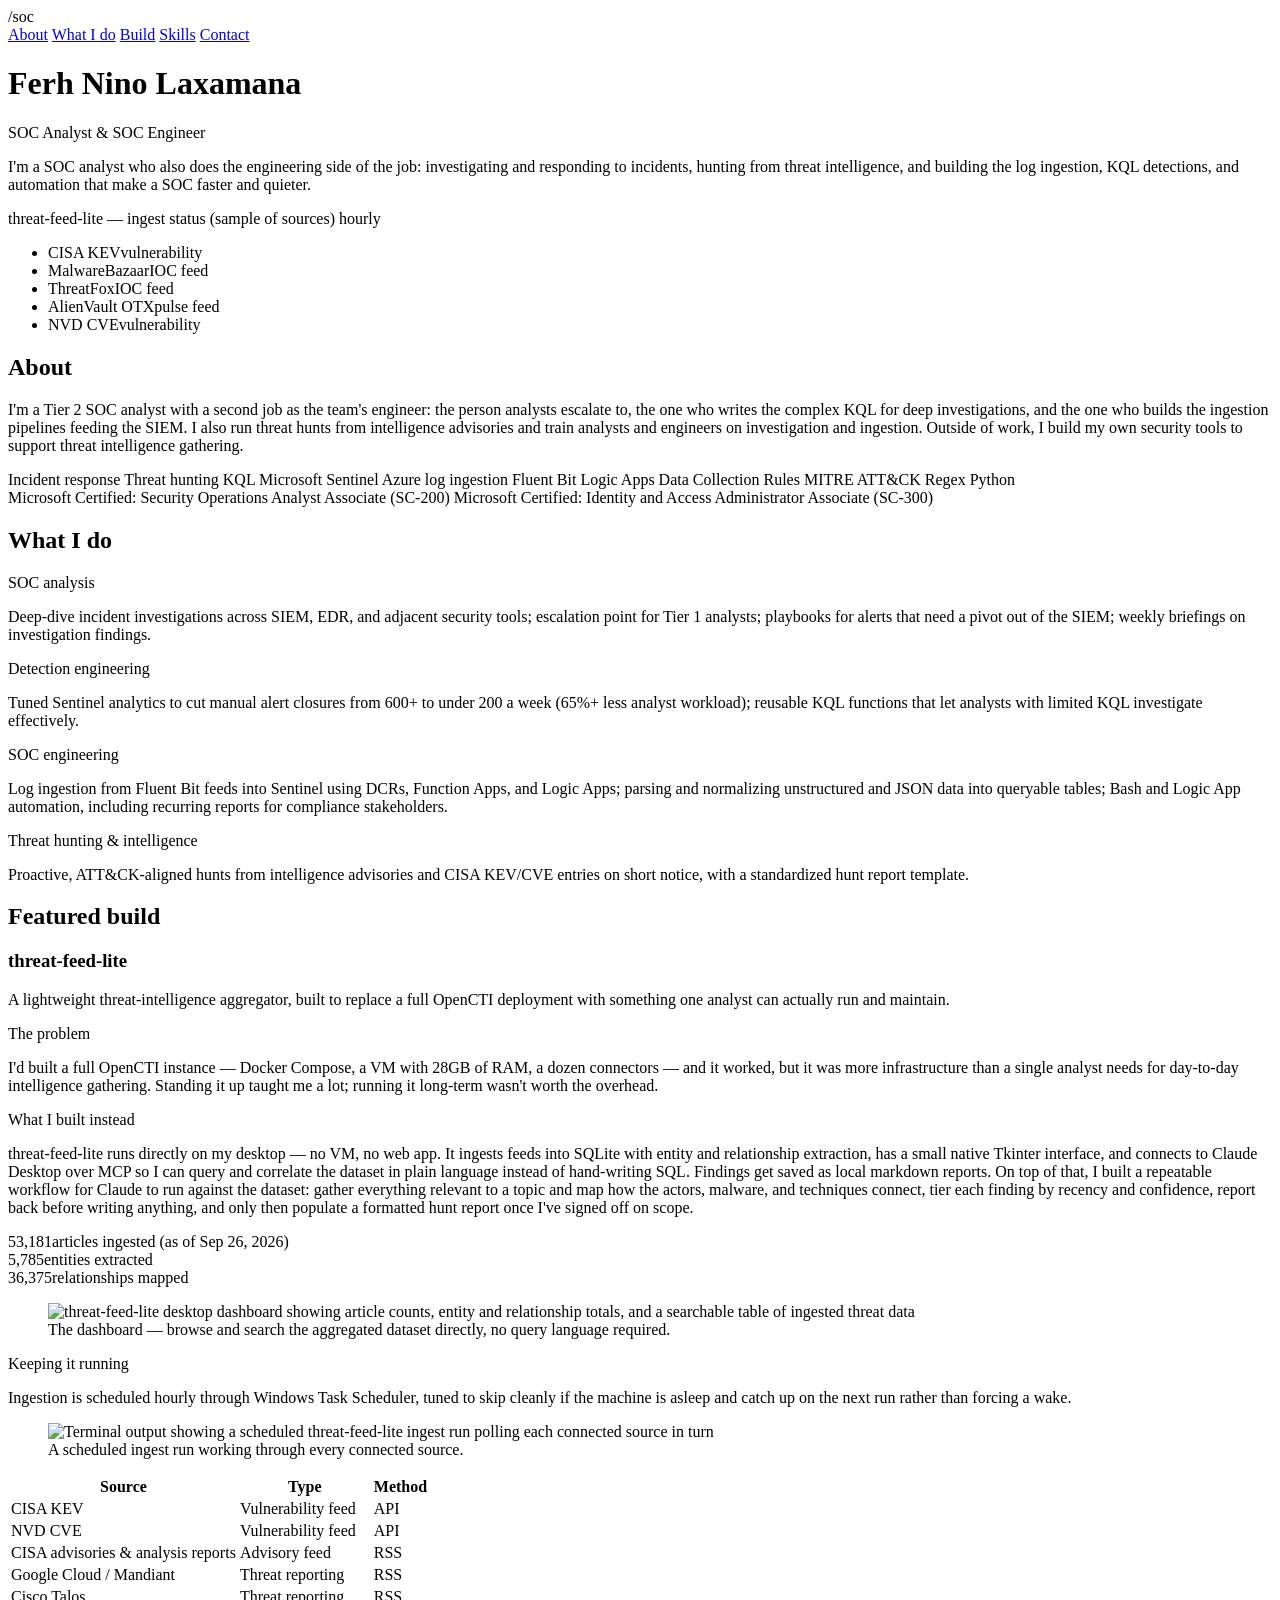
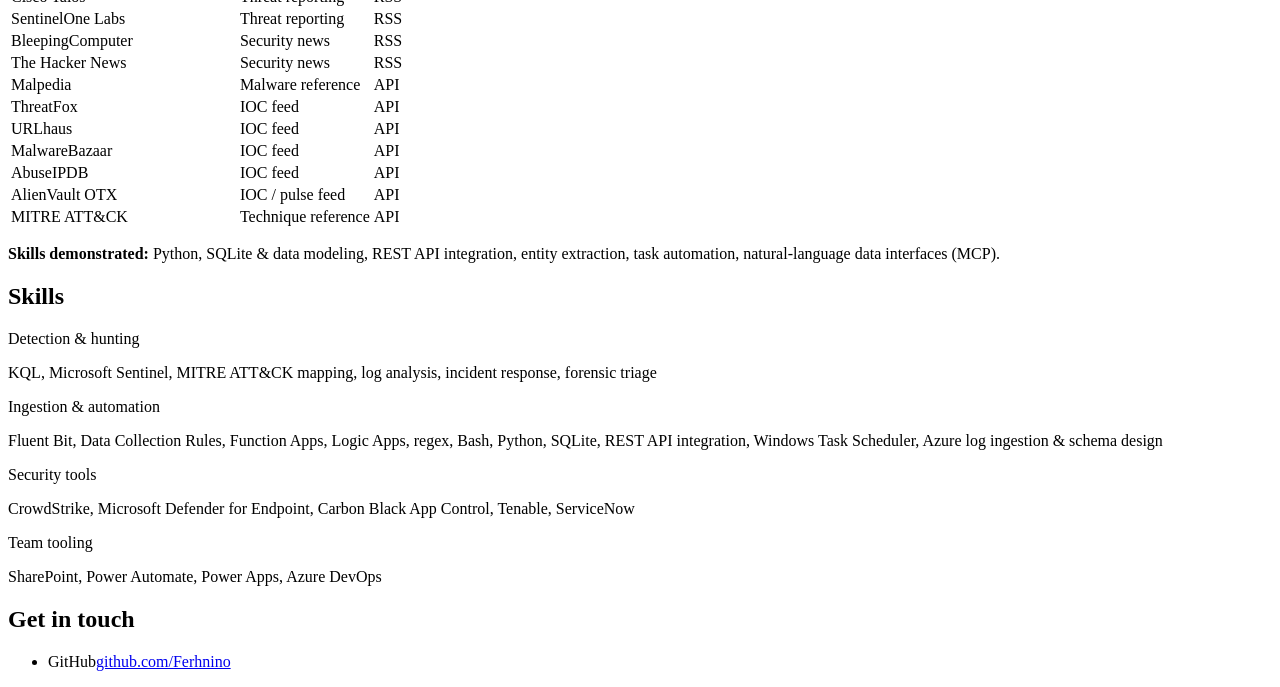
==== index.html @ 5310850c "Add files via upload" ====
<!DOCTYPE html>
<html lang="en">
<head>
<meta charset="UTF-8">
<meta name="viewport" content="width=device-width, initial-scale=1.0">
<title>Ferh Nino Laxamana — SOC Analyst &amp; SOC Engineer</title>
<meta name="description" content="Portfolio of a SOC analyst and SOC engineer: incident response, threat hunting, KQL detection engineering, and Azure log ingestion pipelines.">
<link rel="preconnect" href="https://fonts.googleapis.com">
<link rel="preconnect" href="https://fonts.gstatic.com" crossorigin>
<link href="https://fonts.googleapis.com/css2?family=Space+Grotesk:wght@500;600;700&family=IBM+Plex+Sans:wght@400;500;600&display=swap" rel="stylesheet">
<link rel="stylesheet" href="style.css">
</head>
<body>

<header class="hero">
  <div class="wrap hero-inner">
    <nav class="nav">
      <span class="nav-mark">/soc</span>
      <div class="nav-links">
        <a href="#about">About</a>
        <a href="#soc">What I do</a>
        <a href="#build">Build</a>
        <a href="#skills">Skills</a>
        <a href="#contact">Contact</a>
      </div>
    </nav>

    <div class="hero-grid">
      <div class="hero-copy">
        <h1>Ferh Nino Laxamana</h1>
        <p class="role">SOC Analyst &amp; SOC Engineer</p>
        <p class="pitch">I'm a SOC analyst who also does the engineering side of the job: investigating
          and responding to incidents, hunting from threat intelligence, and building the log ingestion,
          KQL detections, and automation that make a SOC faster and quieter.</p>
      </div>

      <div class="feed-panel" aria-label="threat-feed-lite ingest status">
        <div class="feed-head">
          <span class="feed-title">threat-feed-lite — ingest status (sample of sources)</span>
          <span class="feed-cadence">hourly</span>
        </div>
        <ul class="feed-rows">
          <li><span class="dot"></span><span class="feed-source">CISA KEV</span><span class="feed-meta">vulnerability</span></li>
          <li><span class="dot"></span><span class="feed-source">MalwareBazaar</span><span class="feed-meta">IOC feed</span></li>
          <li><span class="dot"></span><span class="feed-source">ThreatFox</span><span class="feed-meta">IOC feed</span></li>
          <li><span class="dot"></span><span class="feed-source">AlienVault OTX</span><span class="feed-meta">pulse feed</span></li>
          <li><span class="dot"></span><span class="feed-source">NVD CVE</span><span class="feed-meta">vulnerability</span></li>
        </ul>
      </div>
    </div>
  </div>
</header>

<main>

  <section id="about" class="section">
    <div class="wrap">
      <h2>About</h2>
      <p class="lead">
        I'm a Tier 2 SOC analyst with a second job as the team's engineer: the person analysts escalate
        to, the one who writes the complex KQL for deep investigations, and the one who builds the
        ingestion pipelines feeding the SIEM. I also run threat hunts from intelligence advisories and
        train analysts and engineers on investigation and ingestion. Outside of work, I build my own
        security tools to support threat intelligence gathering.
      </p>
      <div class="chip-row">
        <span class="chip">Incident response</span>
        <span class="chip">Threat hunting</span>
        <span class="chip">KQL</span>
        <span class="chip">Microsoft Sentinel</span>
        <span class="chip">Azure log ingestion</span>
        <span class="chip">Fluent Bit</span>
        <span class="chip">Logic Apps</span>
        <span class="chip">Data Collection Rules</span>
        <span class="chip">MITRE ATT&amp;CK</span>
        <span class="chip">Regex</span>
        <span class="chip">Python</span>
      </div>
      <div class="cred-row">
        <span class="cred">Microsoft Certified: Security Operations Analyst Associate (SC-200)</span>
        <span class="cred">Microsoft Certified: Identity and Access Administrator Associate (SC-300)</span>
      </div>
    </div>
  </section>

  <section id="soc" class="section section-alt">
    <div class="wrap">
      <h2>What I do</h2>
      <div class="skill-groups">
        <div class="skill-group">
          <p class="skill-group-label">SOC analysis</p>
          <p>Deep-dive incident investigations across SIEM, EDR, and adjacent security tools; escalation
            point for Tier 1 analysts; playbooks for alerts that need a pivot out of the SIEM; weekly
            briefings on investigation findings.</p>
        </div>
        <div class="skill-group">
          <p class="skill-group-label">Detection engineering</p>
          <p>Tuned Sentinel analytics to cut manual alert closures from 600+ to under 200 a week
            (65%+ less analyst workload); reusable KQL functions that let analysts with limited KQL
            investigate effectively.</p>
        </div>
        <div class="skill-group">
          <p class="skill-group-label">SOC engineering</p>
          <p>Log ingestion from Fluent Bit feeds into Sentinel using DCRs, Function Apps, and Logic Apps;
            parsing and normalizing unstructured and JSON data into queryable tables; Bash and Logic App
            automation, including recurring reports for compliance stakeholders.</p>
        </div>
        <div class="skill-group">
          <p class="skill-group-label">Threat hunting &amp; intelligence</p>
          <p>Proactive, ATT&amp;CK-aligned hunts from intelligence advisories and CISA KEV/CVE entries on
            short notice, with a standardized hunt report template.</p>
        </div>
      </div>
    </div>
  </section>

  <section id="build" class="section">
    <div class="wrap">
      <h2>Featured build</h2>
      <h3 class="project-title">threat-feed-lite</h3>
      <p class="project-tagline">A lightweight threat-intelligence aggregator, built to replace a full OpenCTI
        deployment with something one analyst can actually run and maintain.</p>

      <div class="story">
        <div class="story-block">
          <p class="story-label">The problem</p>
          <p>I'd built a full OpenCTI instance — Docker Compose, a VM with 28GB of RAM, a dozen connectors —
            and it worked, but it was more infrastructure than a single analyst needs for day-to-day
            intelligence gathering. Standing it up taught me a lot; running it long-term wasn't worth the
            overhead.</p>
        </div>
        <div class="story-block">
          <p class="story-label">What I built instead</p>
          <p>threat-feed-lite runs directly on my desktop — no VM, no web app. It ingests feeds into SQLite
            with entity and relationship extraction, has a small native Tkinter interface, and connects to
            Claude Desktop over MCP so I can query and correlate the dataset in plain language instead of
            hand-writing SQL. Findings get saved as local markdown reports. On top of that, I built a
            repeatable workflow for Claude to run against the dataset: gather everything relevant to a
            topic and map how the actors, malware, and techniques connect, tier each finding by recency
            and confidence, report back before writing anything, and only then populate a formatted hunt
            report once I've signed off on scope.</p>
          <div class="stat-row">
            <div class="stat"><span class="stat-num">53,181</span><span class="stat-label">articles ingested (as of Sep 26, 2026)</span></div>
            <div class="stat"><span class="stat-num">5,785</span><span class="stat-label">entities extracted</span></div>
            <div class="stat"><span class="stat-num">36,375</span><span class="stat-label">relationships mapped</span></div>
          </div>
          <figure class="shot">
            <img src="images/dashboard-ui.png" alt="threat-feed-lite desktop dashboard showing article counts, entity and relationship totals, and a searchable table of ingested threat data" loading="lazy">
            <figcaption>The dashboard — browse and search the aggregated dataset directly, no query language required.</figcaption>
          </figure>
        </div>
        <div class="story-block">
          <p class="story-label">Keeping it running</p>
          <p>Ingestion is scheduled hourly through Windows Task Scheduler, tuned to skip cleanly if the
            machine is asleep and catch up on the next run rather than forcing a wake.</p>
          <figure class="shot">
            <img src="images/ingest-terminal.png" alt="Terminal output showing a scheduled threat-feed-lite ingest run polling each connected source in turn" loading="lazy">
            <figcaption>A scheduled ingest run working through every connected source.</figcaption>
          </figure>
        </div>
      </div>

      <div class="table-wrap">
        <table class="feed-table">
          <thead>
            <tr><th>Source</th><th>Type</th><th>Method</th></tr>
          </thead>
          <tbody>
            <tr><td>CISA KEV</td><td>Vulnerability feed</td><td>API</td></tr>
            <tr><td>NVD CVE</td><td>Vulnerability feed</td><td>API</td></tr>
            <tr><td>CISA advisories &amp; analysis reports</td><td>Advisory feed</td><td>RSS</td></tr>
            <tr><td>Google Cloud / Mandiant</td><td>Threat reporting</td><td>RSS</td></tr>
            <tr><td>Cisco Talos</td><td>Threat reporting</td><td>RSS</td></tr>
            <tr><td>SentinelOne Labs</td><td>Threat reporting</td><td>RSS</td></tr>
            <tr><td>BleepingComputer</td><td>Security news</td><td>RSS</td></tr>
            <tr><td>The Hacker News</td><td>Security news</td><td>RSS</td></tr>
            <tr><td>Malpedia</td><td>Malware reference</td><td>API</td></tr>
            <tr><td>ThreatFox</td><td>IOC feed</td><td>API</td></tr>
            <tr><td>URLhaus</td><td>IOC feed</td><td>API</td></tr>
            <tr><td>MalwareBazaar</td><td>IOC feed</td><td>API</td></tr>
            <tr><td>AbuseIPDB</td><td>IOC feed</td><td>API</td></tr>
            <tr><td>AlienVault OTX</td><td>IOC / pulse feed</td><td>API</td></tr>
            <tr><td>MITRE ATT&amp;CK</td><td>Technique reference</td><td>API</td></tr>
          </tbody>
        </table>
      </div>

      <p class="skills-demonstrated">
        <strong>Skills demonstrated:</strong> Python, SQLite &amp; data modeling, REST API integration,
        entity extraction, task automation, natural-language data interfaces (MCP).
      </p>
    </div>
  </section>

  <section id="skills" class="section section-alt">
    <div class="wrap">
      <h2>Skills</h2>
      <div class="skill-groups">
        <div class="skill-group">
          <p class="skill-group-label">Detection &amp; hunting</p>
          <p>KQL, Microsoft Sentinel, MITRE ATT&amp;CK mapping, log analysis, incident response, forensic
            triage</p>
        </div>
        <div class="skill-group">
          <p class="skill-group-label">Ingestion &amp; automation</p>
          <p>Fluent Bit, Data Collection Rules, Function Apps, Logic Apps, regex, Bash, Python, SQLite,
            REST API integration, Windows Task Scheduler, Azure log ingestion &amp; schema design</p>
        </div>
        <div class="skill-group">
          <p class="skill-group-label">Security tools</p>
          <p>CrowdStrike, Microsoft Defender for Endpoint, Carbon Black App Control, Tenable, ServiceNow</p>
        </div>
        <div class="skill-group">
          <p class="skill-group-label">Team tooling</p>
          <p>SharePoint, Power Automate, Power Apps, Azure DevOps</p>
        </div>
      </div>
    </div>
  </section>

</main>

<footer id="contact" class="hero contact">
  <div class="wrap contact-inner">
    <h2>Get in touch</h2>
    <ul class="contact-list">
      <li><span>GitHub</span><a href="https://github.com/Ferhnino">github.com/Ferhnino</a></li>
    </ul>
  </div>
</footer>

</body>
</html>
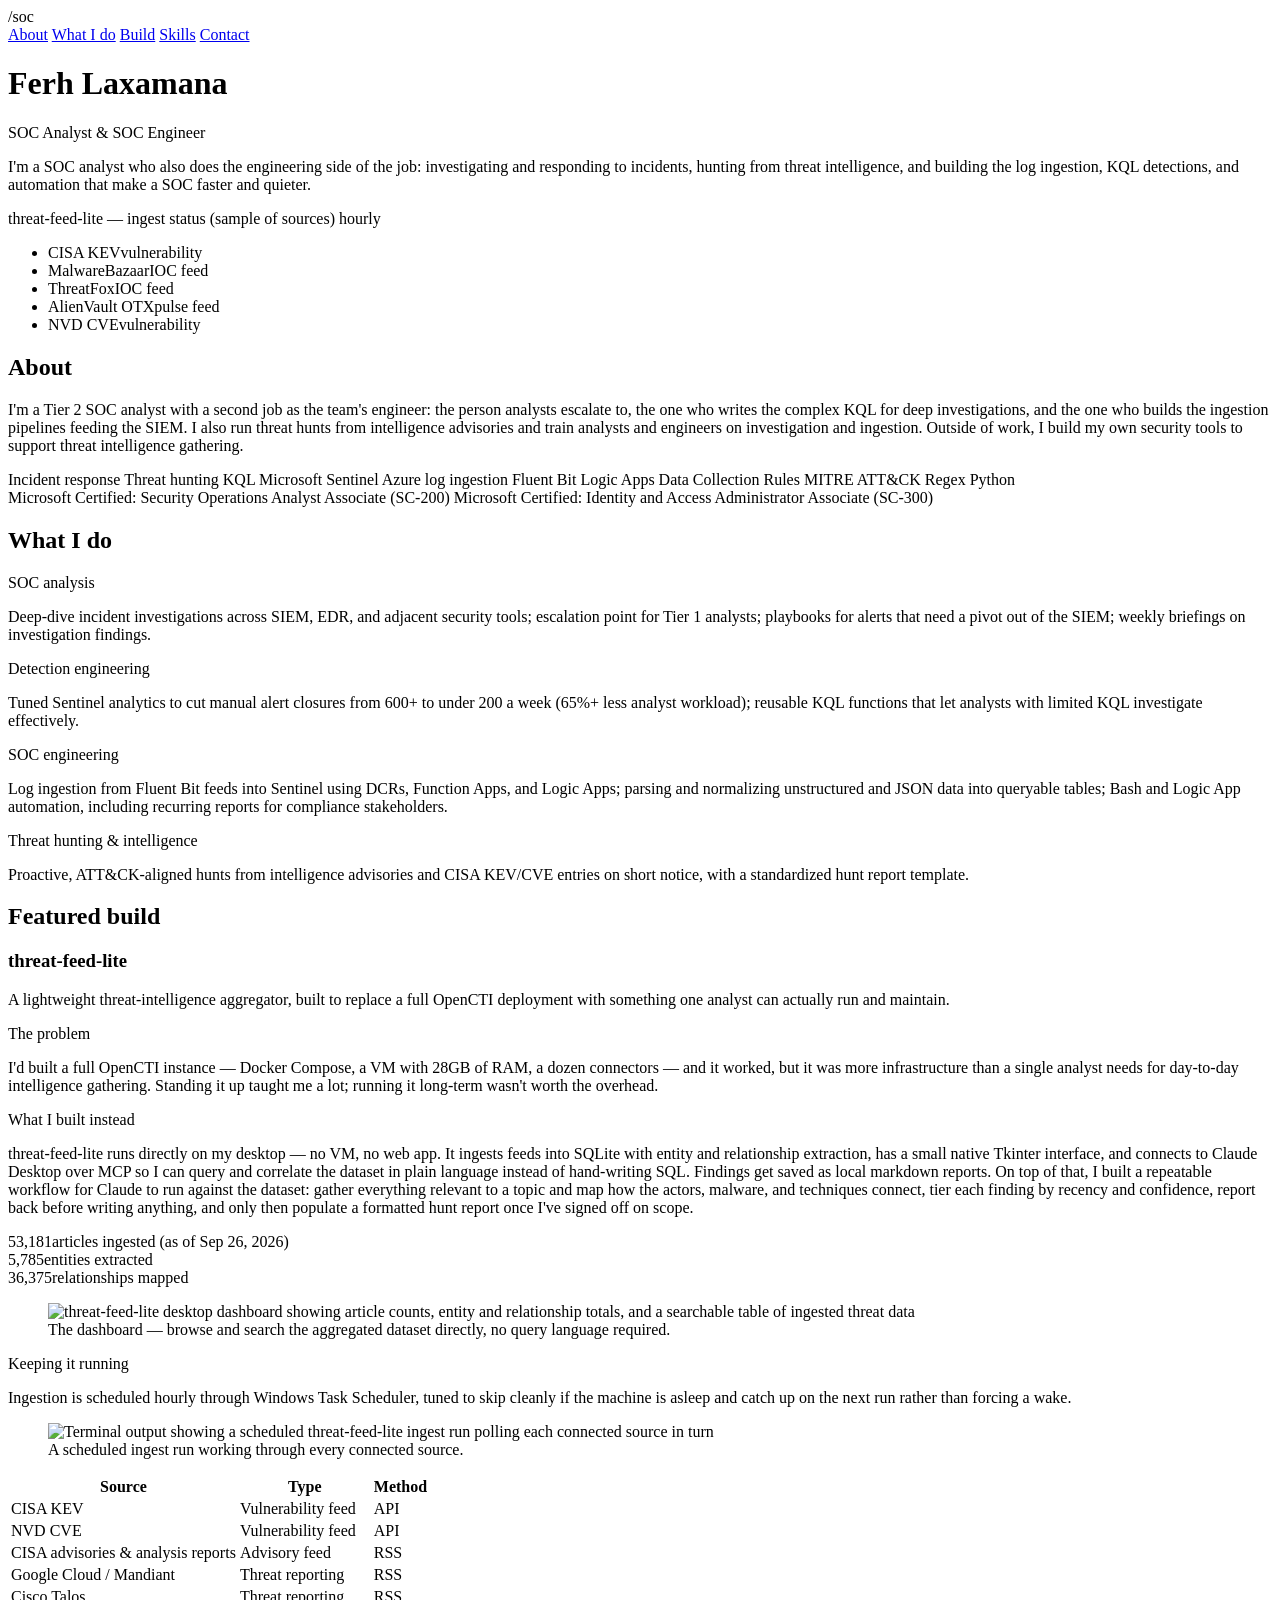
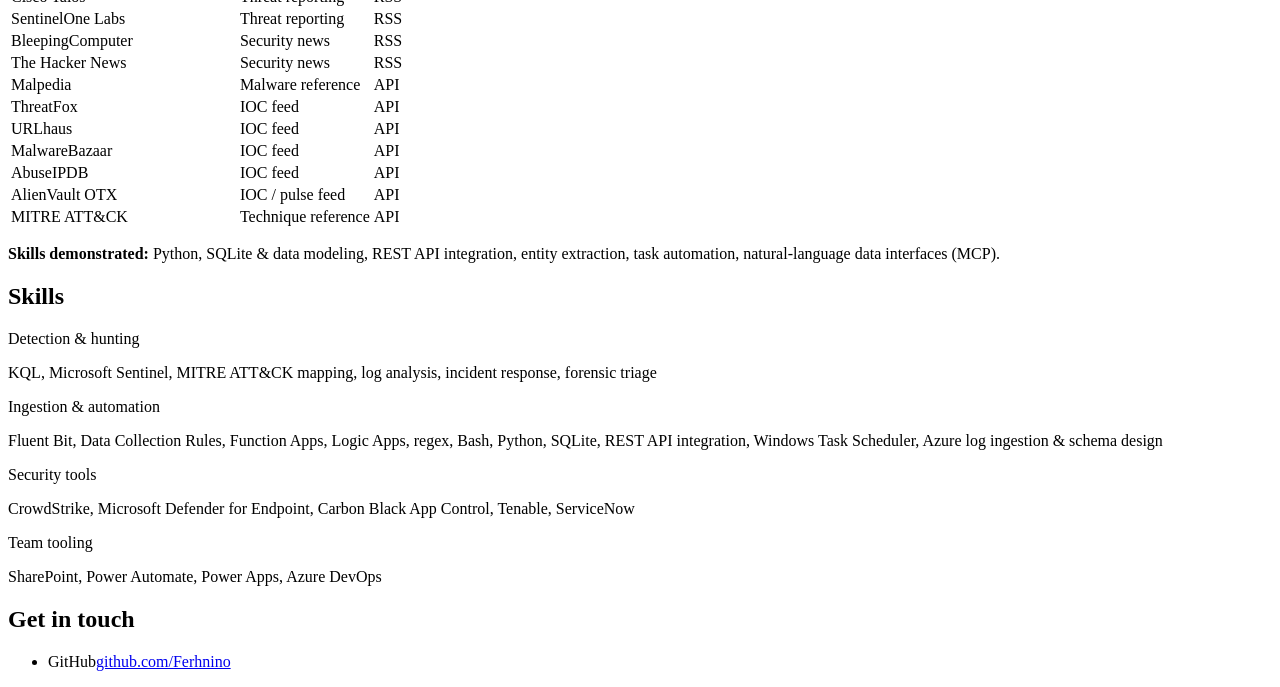
==== commit 4e9c926c: "Add files via upload" ====
--- a/index.html
+++ b/index.html
@@ -3,7 +3,7 @@
 <head>
 <meta charset="UTF-8">
 <meta name="viewport" content="width=device-width, initial-scale=1.0">
-<title>Ferh Nino Laxamana — SOC Analyst &amp; SOC Engineer</title>
+<title>Ferh Laxamana — SOC Analyst &amp; SOC Engineer</title>
 <meta name="description" content="Portfolio of a SOC analyst and SOC engineer: incident response, threat hunting, KQL detection engineering, and Azure log ingestion pipelines.">
 <link rel="preconnect" href="https://fonts.googleapis.com">
 <link rel="preconnect" href="https://fonts.gstatic.com" crossorigin>
@@ -27,7 +27,7 @@
 
     <div class="hero-grid">
       <div class="hero-copy">
-        <h1>Ferh Nino Laxamana</h1>
+        <h1>Ferh Laxamana</h1>
         <p class="role">SOC Analyst &amp; SOC Engineer</p>
         <p class="pitch">I'm a SOC analyst who also does the engineering side of the job: investigating
           and responding to incidents, hunting from threat intelligence, and building the log ingestion,
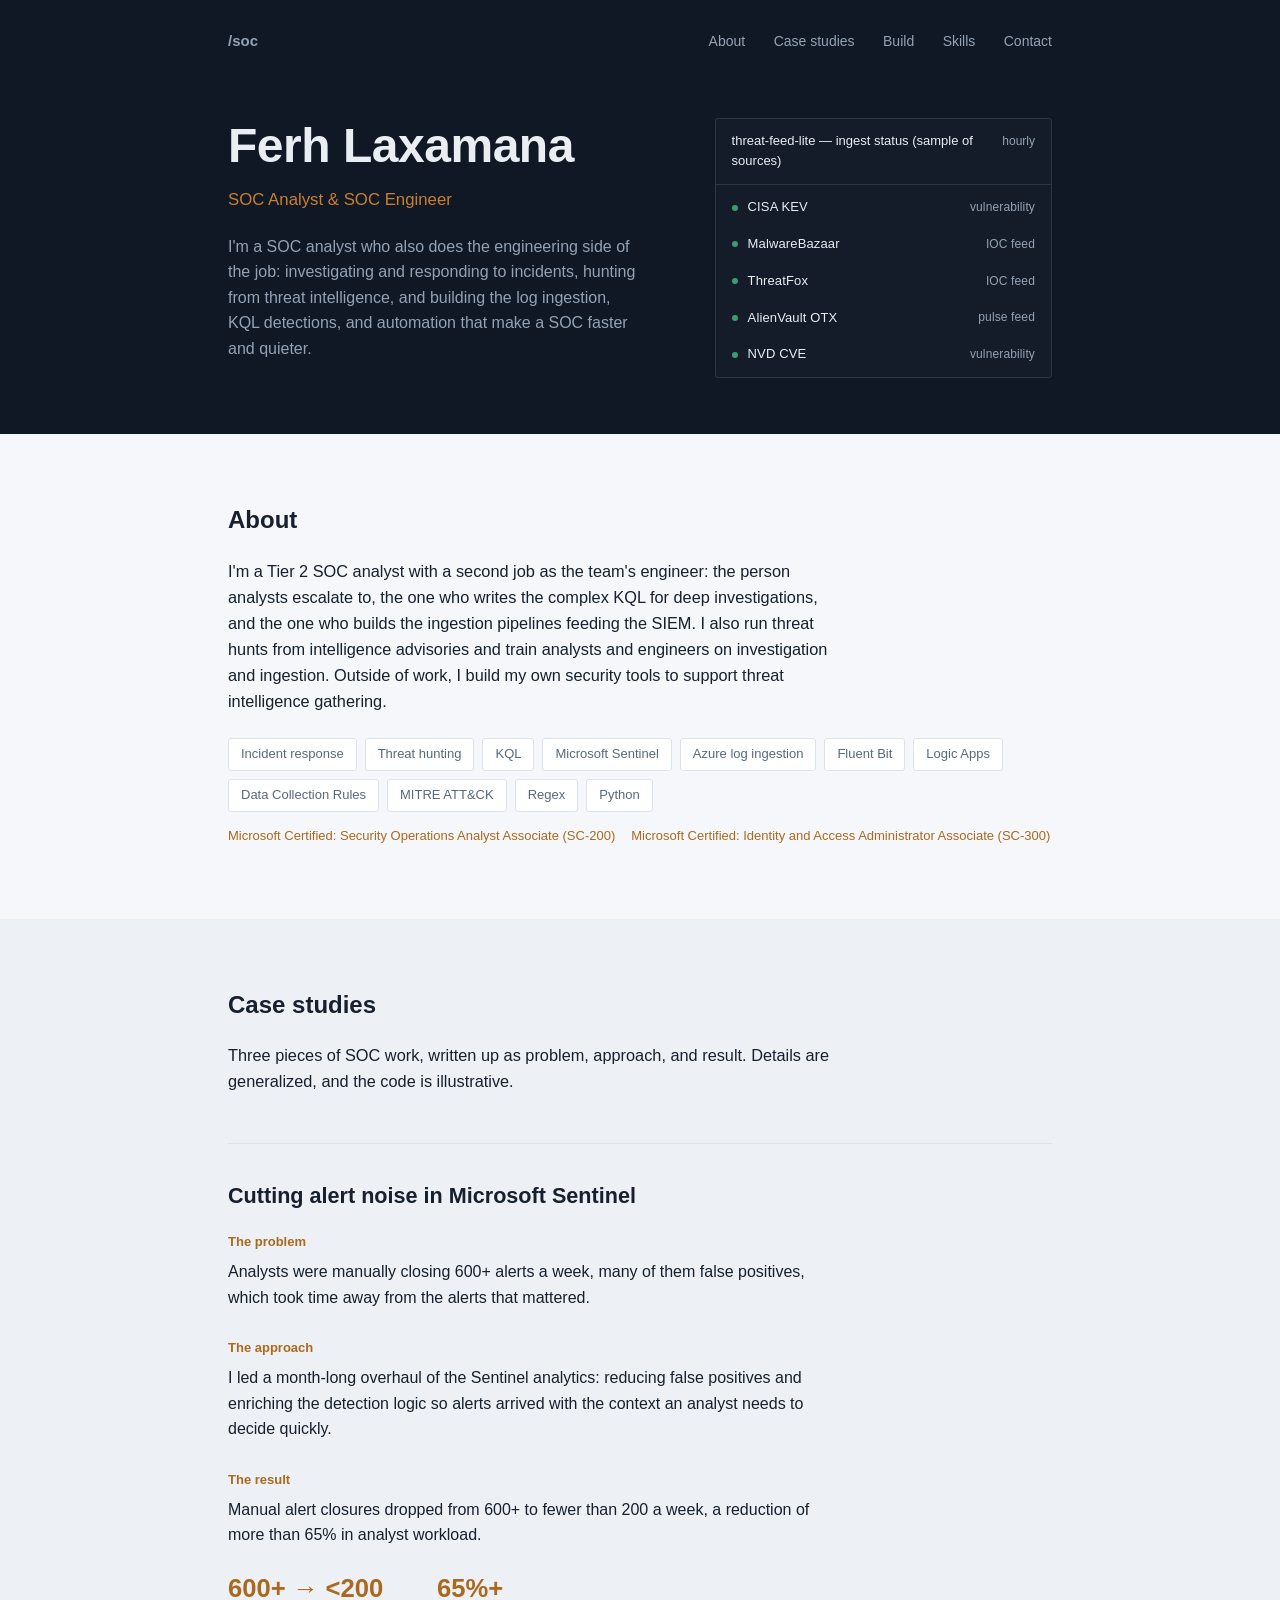
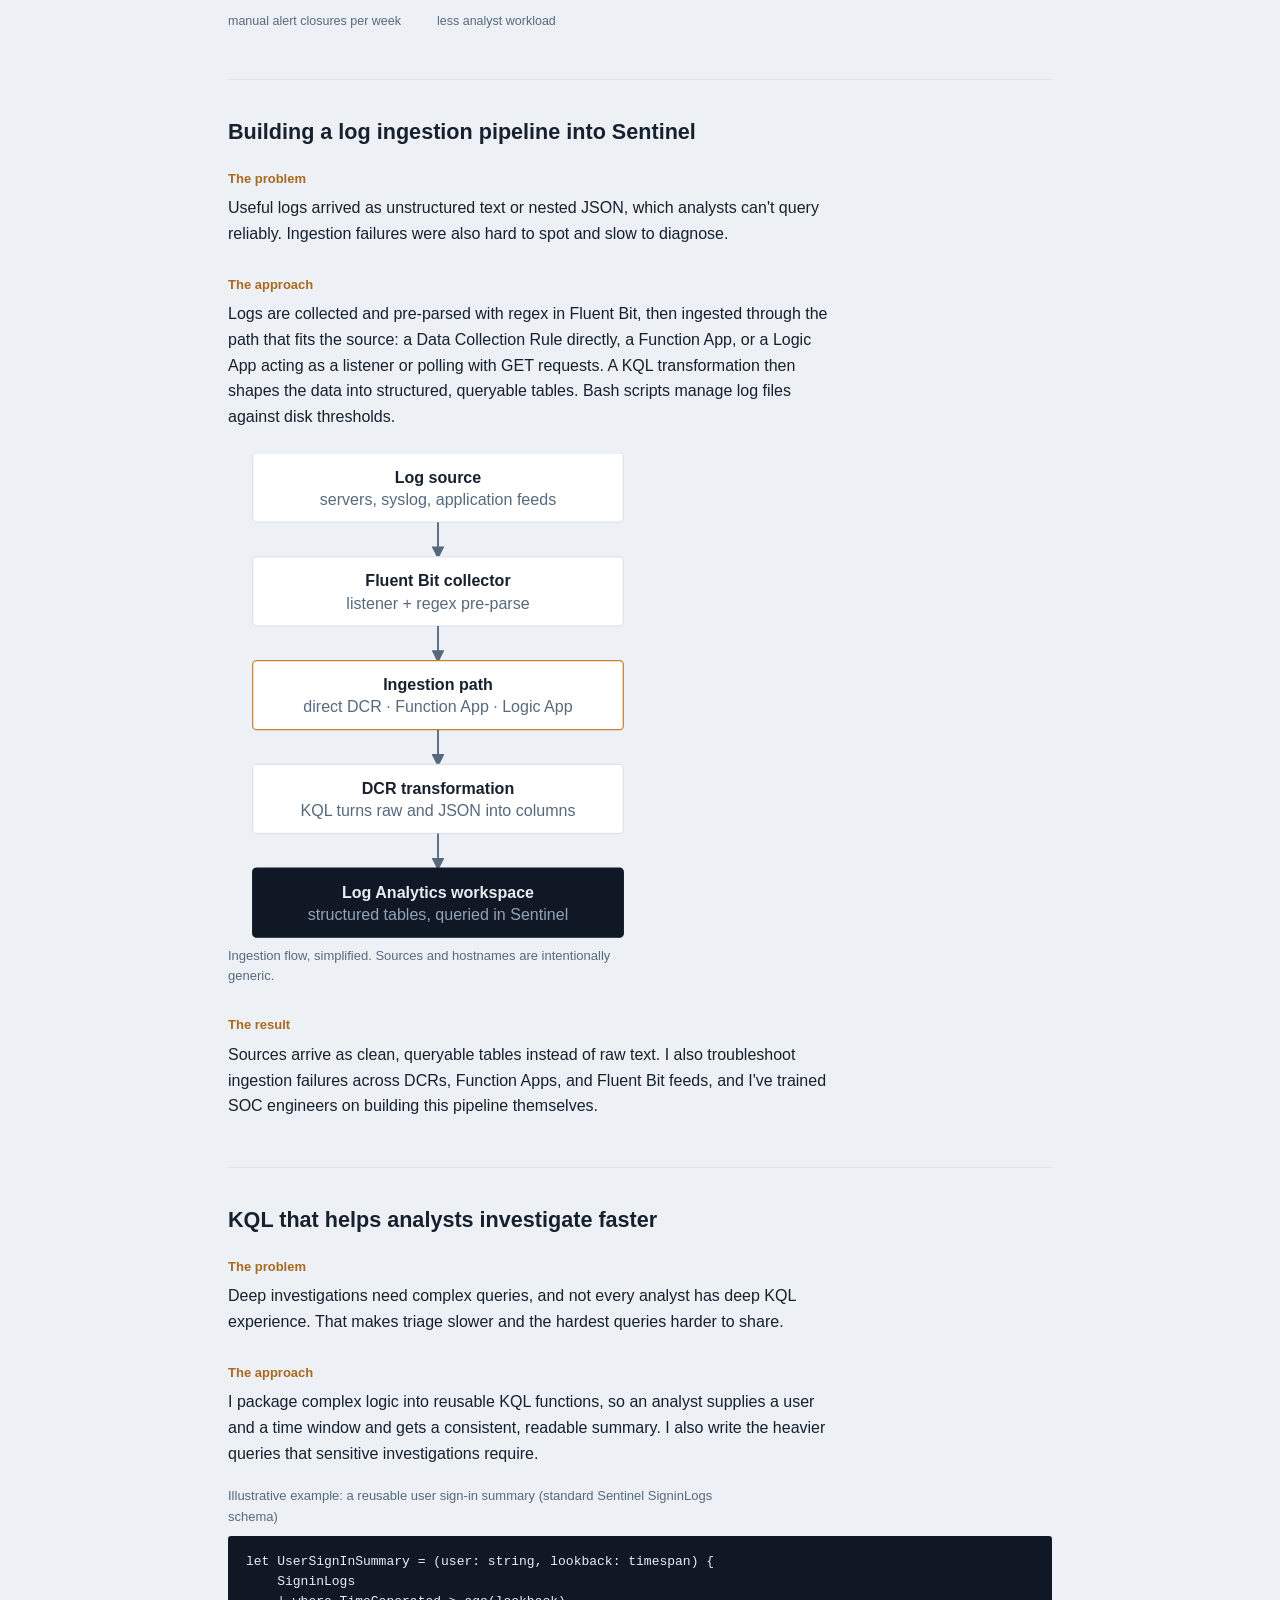
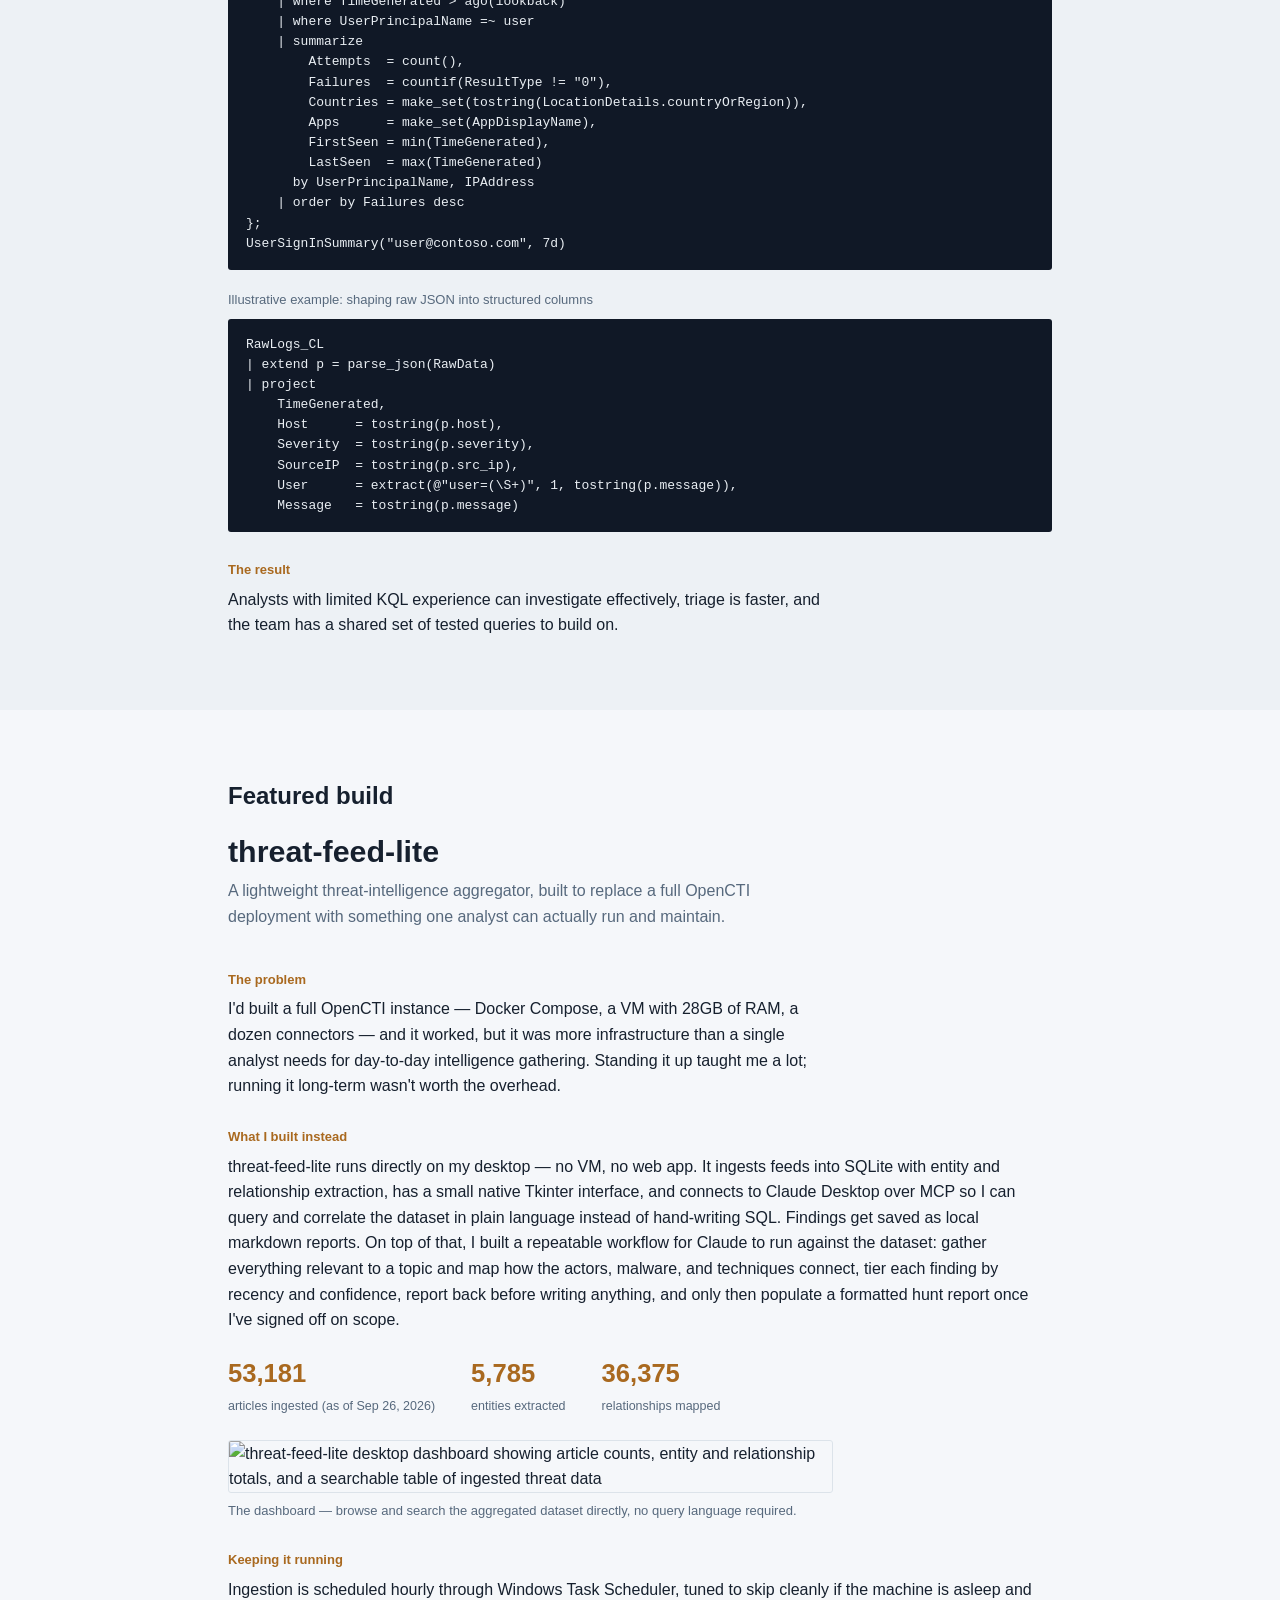
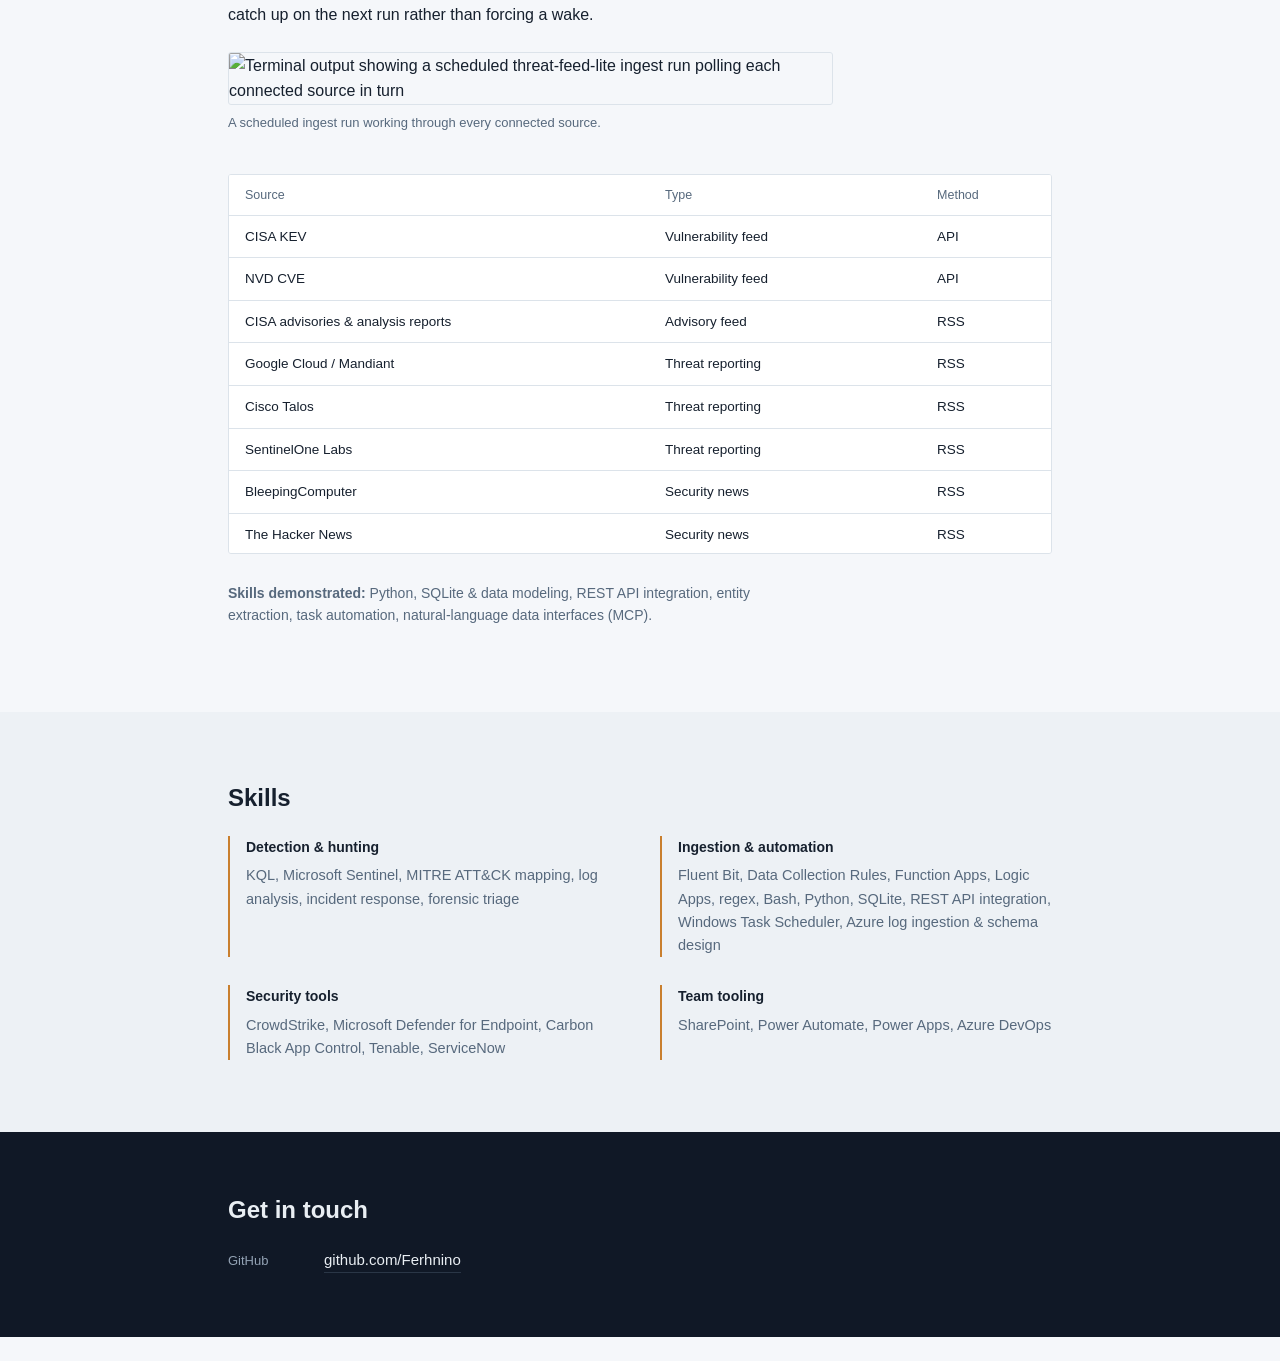
==== commit 3bd505eb: "Add files via upload" ====
--- a/index.html
+++ b/index.html
@@ -18,7 +18,7 @@
       <span class="nav-mark">/soc</span>
       <div class="nav-links">
         <a href="#about">About</a>
-        <a href="#soc">What I do</a>
+        <a href="#cases">Case studies</a>
         <a href="#build">Build</a>
         <a href="#skills">Skills</a>
         <a href="#contact">Contact</a>
@@ -83,34 +83,148 @@
     </div>
   </section>
 
-  <section id="soc" class="section section-alt">
+  <section id="cases" class="section section-alt">
     <div class="wrap">
-      <h2>What I do</h2>
-      <div class="skill-groups">
-        <div class="skill-group">
-          <p class="skill-group-label">SOC analysis</p>
-          <p>Deep-dive incident investigations across SIEM, EDR, and adjacent security tools; escalation
-            point for Tier 1 analysts; playbooks for alerts that need a pivot out of the SIEM; weekly
-            briefings on investigation findings.</p>
-        </div>
-        <div class="skill-group">
-          <p class="skill-group-label">Detection engineering</p>
-          <p>Tuned Sentinel analytics to cut manual alert closures from 600+ to under 200 a week
-            (65%+ less analyst workload); reusable KQL functions that let analysts with limited KQL
-            investigate effectively.</p>
-        </div>
-        <div class="skill-group">
-          <p class="skill-group-label">SOC engineering</p>
-          <p>Log ingestion from Fluent Bit feeds into Sentinel using DCRs, Function Apps, and Logic Apps;
-            parsing and normalizing unstructured and JSON data into queryable tables; Bash and Logic App
-            automation, including recurring reports for compliance stakeholders.</p>
-        </div>
-        <div class="skill-group">
-          <p class="skill-group-label">Threat hunting &amp; intelligence</p>
-          <p>Proactive, ATT&amp;CK-aligned hunts from intelligence advisories and CISA KEV/CVE entries on
-            short notice, with a standardized hunt report template.</p>
-        </div>
-      </div>
+      <h2>Case studies</h2>
+      <p class="lead">Three pieces of SOC work, written up as problem, approach, and result. Details are
+        generalized, and the code is illustrative.</p>
+
+      <article class="case">
+        <h3>Cutting alert noise in Microsoft Sentinel</h3>
+        <div class="story">
+          <div class="story-block">
+            <p class="story-label">The problem</p>
+            <p>Analysts were manually closing 600+ alerts a week, many of them false positives, which
+              took time away from the alerts that mattered.</p>
+          </div>
+          <div class="story-block">
+            <p class="story-label">The approach</p>
+            <p>I led a month-long overhaul of the Sentinel analytics: reducing false positives and
+              enriching the detection logic so alerts arrived with the context an analyst needs to decide
+              quickly.</p>
+          </div>
+          <div class="story-block">
+            <p class="story-label">The result</p>
+            <p>Manual alert closures dropped from 600+ to fewer than 200 a week, a reduction of more than
+              65% in analyst workload.</p>
+            <div class="stat-row">
+              <div class="stat"><span class="stat-num">600+ → &lt;200</span><span class="stat-label">manual alert closures per week</span></div>
+              <div class="stat"><span class="stat-num">65%+</span><span class="stat-label">less analyst workload</span></div>
+            </div>
+          </div>
+        </div>
+      </article>
+
+      <article class="case">
+        <h3>Building a log ingestion pipeline into Sentinel</h3>
+        <div class="story">
+          <div class="story-block">
+            <p class="story-label">The problem</p>
+            <p>Useful logs arrived as unstructured text or nested JSON, which analysts can't query
+              reliably. Ingestion failures were also hard to spot and slow to diagnose.</p>
+          </div>
+          <div class="story-block">
+            <p class="story-label">The approach</p>
+            <p>Logs are collected and pre-parsed with regex in Fluent Bit, then ingested through the path
+              that fits the source: a Data Collection Rule directly, a Function App, or a Logic App acting
+              as a listener or polling with GET requests. A KQL transformation then shapes the data into
+              structured, queryable tables. Bash scripts manage log files against disk thresholds.</p>
+            <figure class="shot diagram">
+              <svg viewBox="0 0 340 392" role="img" aria-label="Log ingestion flow: log source to Fluent Bit collector to ingestion path to DCR transformation to Log Analytics and Sentinel">
+                <defs>
+                  <marker id="arr" viewBox="0 0 10 10" refX="8" refY="5" markerWidth="7" markerHeight="7" orient="auto-start-reverse">
+                    <path d="M0,0 L10,5 L0,10 z" fill="#57697D"/>
+                  </marker>
+                </defs>
+                <g font-family="IBM Plex Sans, sans-serif" font-size="13" text-anchor="middle">
+                  <rect x="20" y="0" width="300" height="56" rx="3" fill="#fff" stroke="#DCE3EA"/>
+                  <text x="170" y="24" fill="#16202E" font-weight="600">Log source</text>
+                  <text x="170" y="42" fill="#57697D">servers, syslog, application feeds</text>
+
+                  <line x1="170" y1="56" x2="170" y2="84" stroke="#57697D" stroke-width="1.5" marker-end="url(#arr)"/>
+
+                  <rect x="20" y="84" width="300" height="56" rx="3" fill="#fff" stroke="#DCE3EA"/>
+                  <text x="170" y="108" fill="#16202E" font-weight="600">Fluent Bit collector</text>
+                  <text x="170" y="126" fill="#57697D">listener + regex pre-parse</text>
+
+                  <line x1="170" y1="140" x2="170" y2="168" stroke="#57697D" stroke-width="1.5" marker-end="url(#arr)"/>
+
+                  <rect x="20" y="168" width="300" height="56" rx="3" fill="#fff" stroke="#C97F2E"/>
+                  <text x="170" y="192" fill="#16202E" font-weight="600">Ingestion path</text>
+                  <text x="170" y="210" fill="#57697D">direct DCR · Function App · Logic App</text>
+
+                  <line x1="170" y1="224" x2="170" y2="252" stroke="#57697D" stroke-width="1.5" marker-end="url(#arr)"/>
+
+                  <rect x="20" y="252" width="300" height="56" rx="3" fill="#fff" stroke="#DCE3EA"/>
+                  <text x="170" y="276" fill="#16202E" font-weight="600">DCR transformation</text>
+                  <text x="170" y="294" fill="#57697D">KQL turns raw and JSON into columns</text>
+
+                  <line x1="170" y1="308" x2="170" y2="336" stroke="#57697D" stroke-width="1.5" marker-end="url(#arr)"/>
+
+                  <rect x="20" y="336" width="300" height="56" rx="3" fill="#101826" stroke="#101826"/>
+                  <text x="170" y="360" fill="#E9EEF3" font-weight="600">Log Analytics workspace</text>
+                  <text x="170" y="378" fill="#93A2B4">structured tables, queried in Sentinel</text>
+                </g>
+              </svg>
+              <figcaption>Ingestion flow, simplified. Sources and hostnames are intentionally generic.</figcaption>
+            </figure>
+          </div>
+          <div class="story-block">
+            <p class="story-label">The result</p>
+            <p>Sources arrive as clean, queryable tables instead of raw text. I also troubleshoot ingestion
+              failures across DCRs, Function Apps, and Fluent Bit feeds, and I've trained SOC engineers on
+              building this pipeline themselves.</p>
+          </div>
+        </div>
+      </article>
+
+      <article class="case">
+        <h3>KQL that helps analysts investigate faster</h3>
+        <div class="story">
+          <div class="story-block">
+            <p class="story-label">The problem</p>
+            <p>Deep investigations need complex queries, and not every analyst has deep KQL experience.
+              That makes triage slower and the hardest queries harder to share.</p>
+          </div>
+          <div class="story-block">
+            <p class="story-label">The approach</p>
+            <p>I package complex logic into reusable KQL functions, so an analyst supplies a user and a
+              time window and gets a consistent, readable summary. I also write the heavier queries
+              that sensitive investigations require.</p>
+            <p class="code-label">Illustrative example: a reusable user sign-in summary (standard Sentinel SigninLogs schema)</p>
+<pre><code>let UserSignInSummary = (user: string, lookback: timespan) {
+    SigninLogs
+    | where TimeGenerated &gt; ago(lookback)
+    | where UserPrincipalName =~ user
+    | summarize
+        Attempts  = count(),
+        Failures  = countif(ResultType != "0"),
+        Countries = make_set(tostring(LocationDetails.countryOrRegion)),
+        Apps      = make_set(AppDisplayName),
+        FirstSeen = min(TimeGenerated),
+        LastSeen  = max(TimeGenerated)
+      by UserPrincipalName, IPAddress
+    | order by Failures desc
+};
+UserSignInSummary("user@contoso.com", 7d)</code></pre>
+            <p class="code-label">Illustrative example: shaping raw JSON into structured columns</p>
+<pre><code>RawLogs_CL
+| extend p = parse_json(RawData)
+| project
+    TimeGenerated,
+    Host      = tostring(p.host),
+    Severity  = tostring(p.severity),
+    SourceIP  = tostring(p.src_ip),
+    User      = extract(@"user=(\S+)", 1, tostring(p.message)),
+    Message   = tostring(p.message)</code></pre>
+          </div>
+          <div class="story-block">
+            <p class="story-label">The result</p>
+            <p>Analysts with limited KQL experience can investigate effectively, triage is faster, and the
+              team has a shared set of tested queries to build on.</p>
+          </div>
+        </div>
+      </article>
     </div>
   </section>
 
--- a/style.css
+++ b/style.css
@@ -0,0 +1,462 @@
+:root {
+  --bg: #F5F7FA;
+  --bg-alt: #EDF1F5;
+  --ink: #101826;
+  --border: #DCE3EA;
+  --border-on-ink: #2A3646;
+  --text: #16202E;
+  --text-muted: #57697D;
+  --text-on-ink: #E9EEF3;
+  --text-on-ink-muted: #93A2B4;
+  --accent: #C97F2E;
+  --accent-strong: #A9691F;
+  --status-ok: #3E9C72;
+  --radius: 3px;
+}
+
+* { box-sizing: border-box; }
+
+html {
+  scroll-behavior: smooth;
+}
+
+body {
+  margin: 0;
+  background: var(--bg);
+  color: var(--text);
+  font-family: "IBM Plex Sans", -apple-system, "Segoe UI", sans-serif;
+  font-size: 16px;
+  line-height: 1.6;
+  -webkit-font-smoothing: antialiased;
+}
+
+h1, h2, h3 {
+  font-family: "Space Grotesk", "IBM Plex Sans", sans-serif;
+  font-weight: 600;
+  line-height: 1.15;
+  margin: 0;
+}
+
+a { color: inherit; }
+
+.wrap {
+  max-width: 880px;
+  margin: 0 auto;
+  padding: 0 28px;
+}
+
+/* ---------- Hero ---------- */
+
+.hero {
+  background: var(--ink);
+  color: var(--text-on-ink);
+}
+
+.hero-inner { padding: 28px 28px 56px; }
+
+.nav {
+  display: flex;
+  align-items: center;
+  justify-content: space-between;
+  padding-bottom: 64px;
+}
+
+.nav-mark {
+  font-family: "Space Grotesk", sans-serif;
+  font-weight: 600;
+  font-size: 15px;
+  color: var(--text-on-ink-muted);
+}
+
+.nav-links a {
+  text-decoration: none;
+  color: var(--text-on-ink-muted);
+  font-size: 14px;
+  margin-left: 24px;
+  padding-bottom: 2px;
+  border-bottom: 1px solid transparent;
+  transition: border-color 0.15s ease, color 0.15s ease;
+}
+
+.nav-links a:hover,
+.nav-links a:focus-visible {
+  color: var(--text-on-ink);
+  border-bottom-color: var(--accent);
+}
+
+.hero-grid {
+  display: grid;
+  grid-template-columns: 1.3fr 1fr;
+  gap: 48px;
+  align-items: start;
+  animation: rise 0.6s ease-out both;
+}
+
+.hero-copy h1 {
+  font-size: clamp(2.1rem, 4vw, 3rem);
+  letter-spacing: -0.01em;
+}
+
+.role {
+  margin: 14px 0 20px;
+  font-size: 1.05rem;
+  color: var(--accent);
+  font-weight: 500;
+}
+
+.pitch {
+  max-width: 46ch;
+  color: var(--text-on-ink-muted);
+  font-size: 1rem;
+}
+
+.feed-panel {
+  border: 1px solid var(--border-on-ink);
+  border-radius: var(--radius);
+  background: rgba(255,255,255,0.02);
+  overflow: hidden;
+}
+
+.feed-head {
+  display: flex;
+  justify-content: space-between;
+  align-items: baseline;
+  padding: 12px 16px;
+  border-bottom: 1px solid var(--border-on-ink);
+}
+
+.feed-title {
+  font-size: 13px;
+  color: var(--text-on-ink);
+}
+
+.feed-cadence {
+  font-size: 12px;
+  color: var(--text-on-ink-muted);
+  font-variant-numeric: tabular-nums;
+}
+
+.feed-rows {
+  list-style: none;
+  margin: 0;
+  padding: 4px 0;
+}
+
+.feed-rows li {
+  display: flex;
+  align-items: center;
+  gap: 10px;
+  padding: 8px 16px;
+  font-size: 13px;
+  letter-spacing: 0.01em;
+}
+
+.dot {
+  width: 6px;
+  height: 6px;
+  border-radius: 50%;
+  background: var(--status-ok);
+  flex-shrink: 0;
+}
+
+.feed-source { color: var(--text-on-ink); }
+.feed-meta { color: var(--text-on-ink-muted); margin-left: auto; font-size: 12px; }
+
+@keyframes rise {
+  from { opacity: 0; transform: translateY(10px); }
+  to { opacity: 1; transform: translateY(0); }
+}
+
+/* ---------- Sections ---------- */
+
+.section { padding: 72px 0; }
+.section-alt { background: var(--bg-alt); }
+
+h2 {
+  font-size: 1.5rem;
+  margin-bottom: 24px;
+}
+
+.lead {
+  max-width: 68ch;
+  color: var(--text);
+  font-size: 1.02rem;
+}
+
+.chip-row {
+  display: flex;
+  flex-wrap: wrap;
+  gap: 8px;
+  margin-top: 24px;
+}
+
+.chip {
+  border: 1px solid var(--border);
+  border-radius: var(--radius);
+  padding: 5px 12px;
+  font-size: 13px;
+  color: var(--text-muted);
+  background: #fff;
+}
+
+.cred-row {
+  margin-top: 14px;
+  display: flex;
+  flex-wrap: wrap;
+  gap: 16px;
+}
+
+.cred {
+  font-size: 13px;
+  color: var(--accent-strong);
+  font-weight: 500;
+}
+
+/* ---------- Featured build ---------- */
+
+.project-title {
+  font-size: 1.9rem;
+  margin-top: 4px;
+}
+
+.project-tagline {
+  max-width: 60ch;
+  color: var(--text-muted);
+  margin-top: 10px;
+}
+
+.story {
+  margin-top: 40px;
+  display: grid;
+  gap: 28px;
+}
+
+.story-block p { margin: 0; }
+
+.story-label {
+  font-size: 13px;
+  color: var(--accent-strong);
+  font-weight: 600;
+  margin-bottom: 6px !important;
+}
+
+.story-block p:last-child {
+  max-width: 68ch;
+  color: var(--text);
+}
+
+.stat-row {
+  display: flex;
+  gap: 36px;
+  margin-top: 20px;
+  flex-wrap: wrap;
+}
+
+.stat {
+  display: flex;
+  flex-direction: column;
+}
+
+.stat-num {
+  font-family: "Space Grotesk", sans-serif;
+  font-size: 1.6rem;
+  font-weight: 600;
+  color: var(--accent-strong);
+  font-variant-numeric: tabular-nums;
+}
+
+.stat-label {
+  font-size: 12.5px;
+  color: var(--text-muted);
+  margin-top: 2px;
+}
+
+.shot {
+  margin: 24px 0 0;
+  max-width: 68ch;
+}
+
+.shot img {
+  display: block;
+  width: 100%;
+  height: auto;
+  border: 1px solid var(--border);
+  border-radius: var(--radius);
+}
+
+.shot figcaption {
+  margin-top: 8px;
+  font-size: 13px;
+  color: var(--text-muted);
+}
+
+.table-wrap {
+  margin-top: 40px;
+  border: 1px solid var(--border);
+  border-radius: var(--radius);
+  max-height: 380px;
+  overflow-y: auto;
+  background: #fff;
+}
+
+.feed-table {
+  width: 100%;
+  border-collapse: collapse;
+  font-size: 13.5px;
+}
+
+.feed-table th, .feed-table td {
+  text-align: left;
+  padding: 10px 16px;
+  border-bottom: 1px solid var(--border);
+  font-variant-numeric: tabular-nums;
+}
+
+.feed-table th {
+  position: sticky;
+  top: 0;
+  background: #fff;
+  color: var(--text-muted);
+  font-weight: 500;
+  font-size: 12.5px;
+}
+
+.feed-table tbody tr:last-child td { border-bottom: none; }
+
+.skills-demonstrated {
+  margin-top: 28px;
+  font-size: 14px;
+  color: var(--text-muted);
+  max-width: 68ch;
+}
+
+/* ---------- Skills grid ---------- */
+
+.skill-groups {
+  display: grid;
+  grid-template-columns: 1fr 1fr;
+  gap: 28px 40px;
+}
+
+.skill-group {
+  border-left: 2px solid var(--accent);
+  padding-left: 16px;
+}
+
+.skill-group-label {
+  font-weight: 600;
+  margin: 0 0 6px !important;
+  font-size: 14px;
+}
+
+.skill-group p:last-child {
+  margin: 0;
+  color: var(--text-muted);
+  font-size: 14.5px;
+}
+
+/* ---------- Contact ---------- */
+
+.contact { margin-top: 0; }
+.contact-inner { padding: 64px 28px; }
+
+.contact h2 { color: var(--text-on-ink); }
+
+.contact-list {
+  list-style: none;
+  margin: 0;
+  padding: 0;
+  display: grid;
+  gap: 14px;
+}
+
+.contact-list li {
+  display: flex;
+  gap: 16px;
+  font-size: 15px;
+  align-items: baseline;
+}
+
+.contact-list span {
+  color: var(--text-on-ink-muted);
+  width: 80px;
+  flex-shrink: 0;
+  font-size: 13px;
+}
+
+.contact-list a {
+  text-decoration: none;
+  color: var(--text-on-ink);
+  border-bottom: 1px solid var(--border-on-ink);
+}
+
+.contact-list a:hover,
+.contact-list a:focus-visible {
+  border-bottom-color: var(--accent);
+}
+
+/* ---------- Responsive ---------- */
+
+@media (max-width: 760px) {
+  .hero-grid { grid-template-columns: 1fr; gap: 32px; }
+  .nav { padding-bottom: 40px; }
+  .nav-links a { margin-left: 16px; }
+  .skill-groups { grid-template-columns: 1fr; }
+  .section { padding: 52px 0; }
+}
+
+/* ---------- Accessibility ---------- */
+
+a:focus-visible, button:focus-visible {
+  outline: 2px solid var(--accent);
+  outline-offset: 2px;
+}
+
+@media (prefers-reduced-motion: reduce) {
+  html { scroll-behavior: auto; }
+  .hero-grid { animation: none; }
+}
+
+
+/* ---------- Case studies ---------- */
+
+.case {
+  margin-top: 48px;
+  padding-top: 40px;
+  border-top: 1px solid var(--border);
+}
+
+.case h3 { font-size: 1.35rem; }
+
+.case .story { margin-top: 24px; }
+
+.case .story-block p { max-width: 68ch; }
+
+.diagram { max-width: 420px; }
+
+.diagram svg { display: block; width: 100%; height: auto; }
+
+.code-label {
+  margin: 20px 0 8px !important;
+  font-size: 13px;
+  color: var(--text-muted);
+}
+
+pre {
+  margin: 0;
+  max-width: 100%;
+  overflow-x: auto;
+  background: var(--ink);
+  color: var(--text-on-ink);
+  border-radius: var(--radius);
+  padding: 16px 18px;
+  font-size: 13px;
+  line-height: 1.55;
+}
+
+pre code {
+  font-family: ui-monospace, "SFMono-Regular", Consolas, "Liberation Mono", monospace;
+}
+
+.story { grid-template-columns: minmax(0, 1fr); }
+.story-block { min-width: 0; }
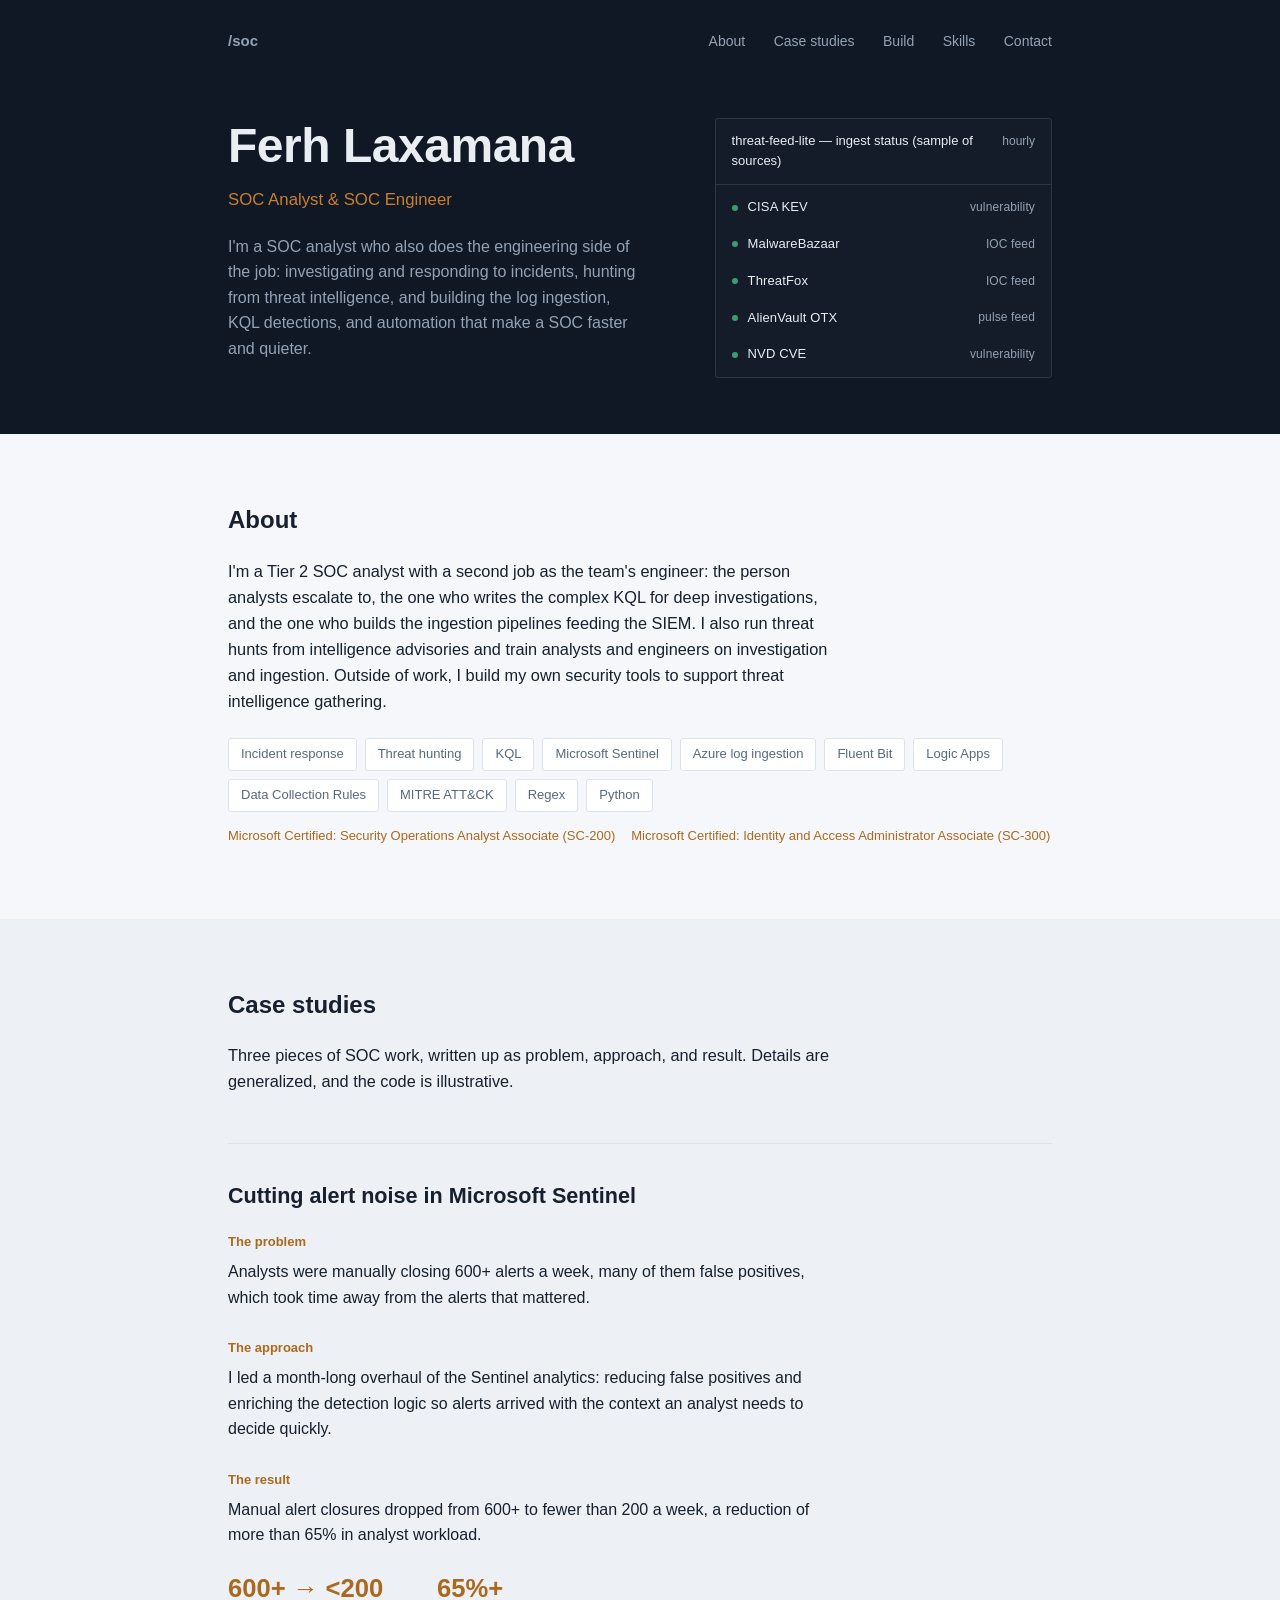
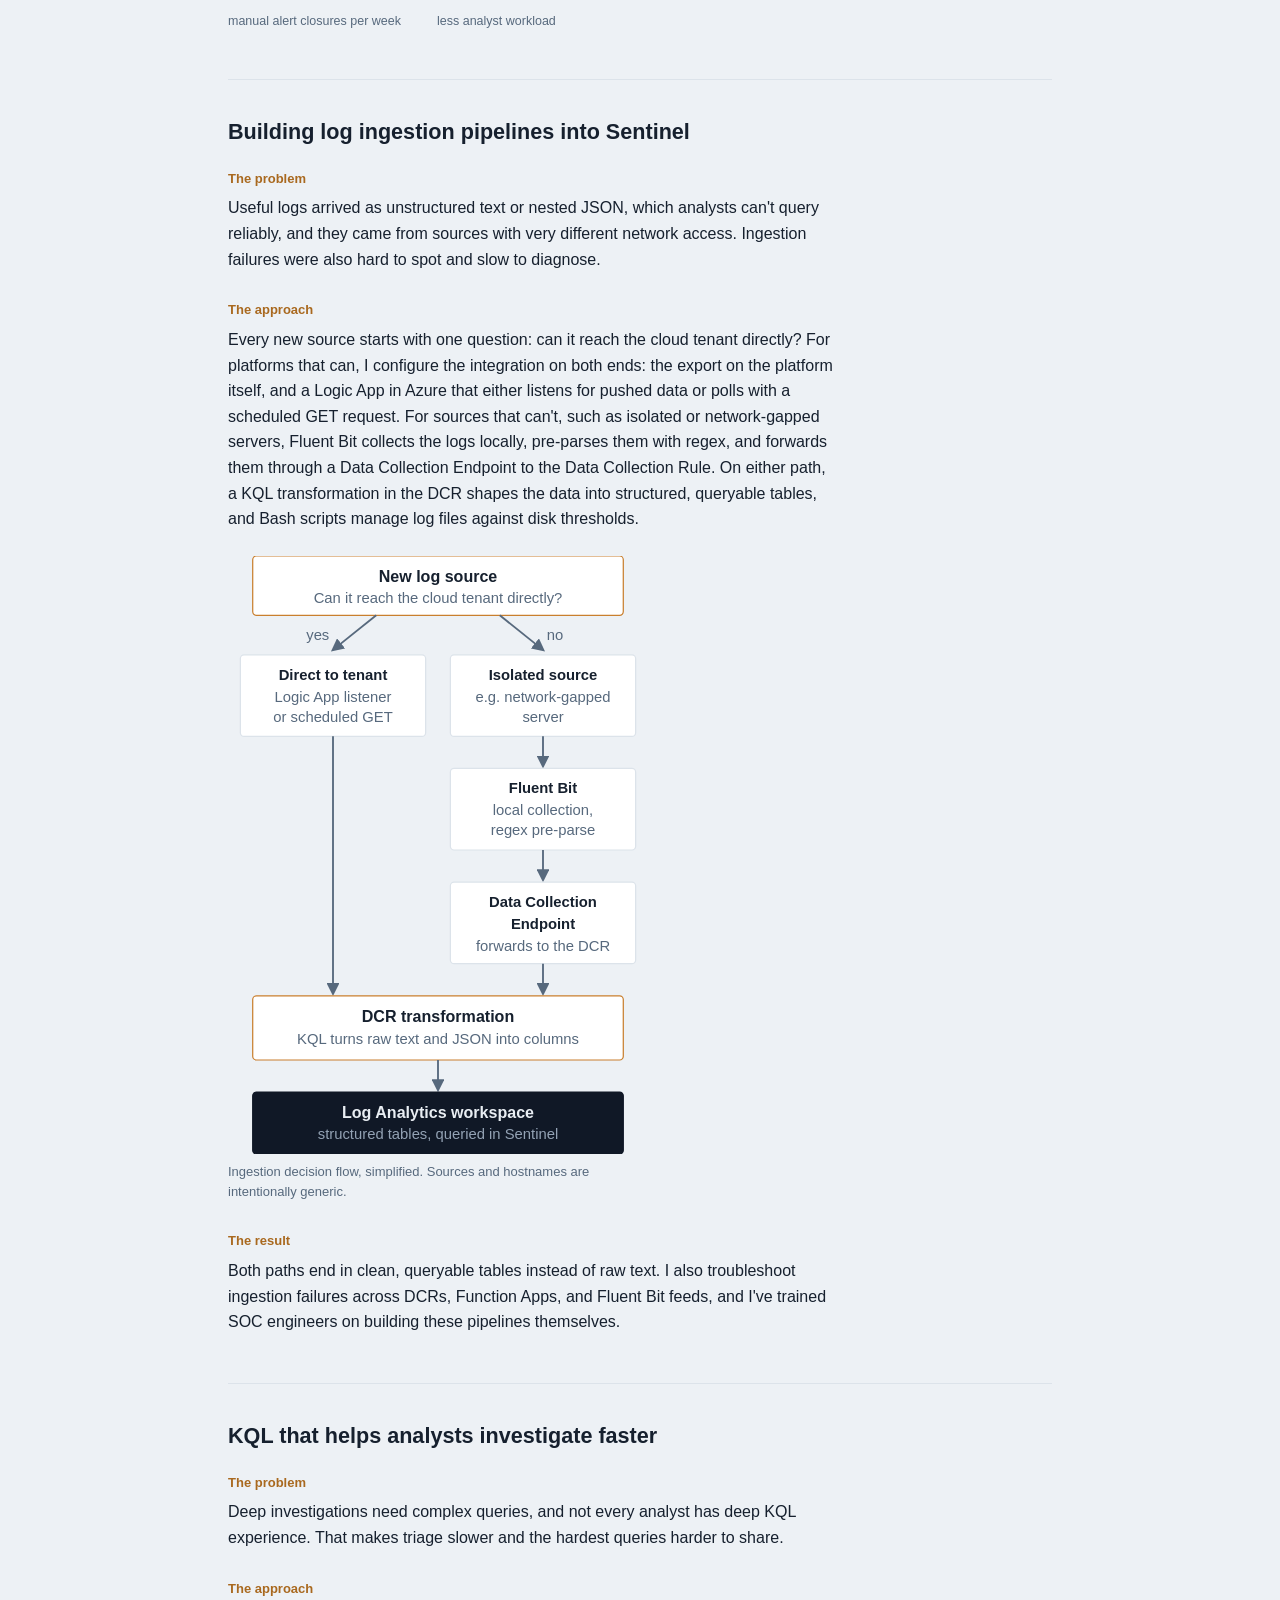
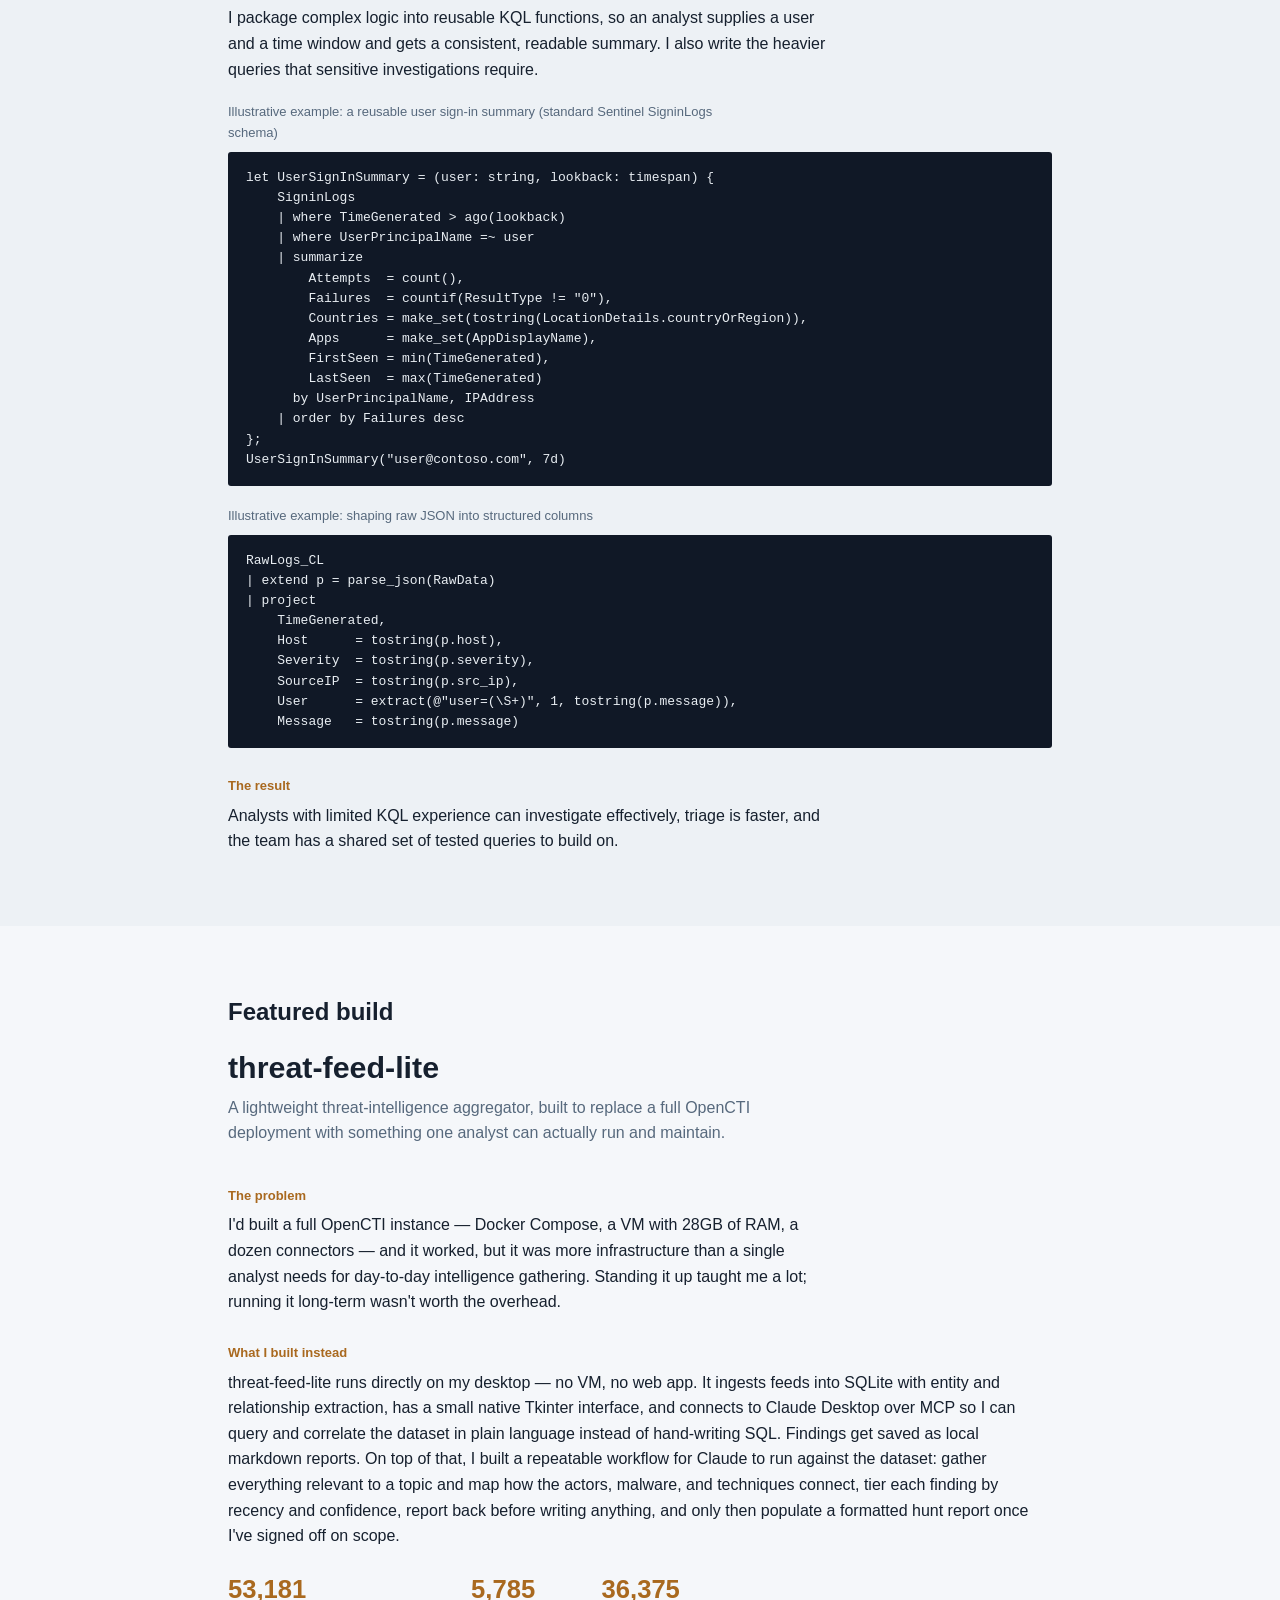
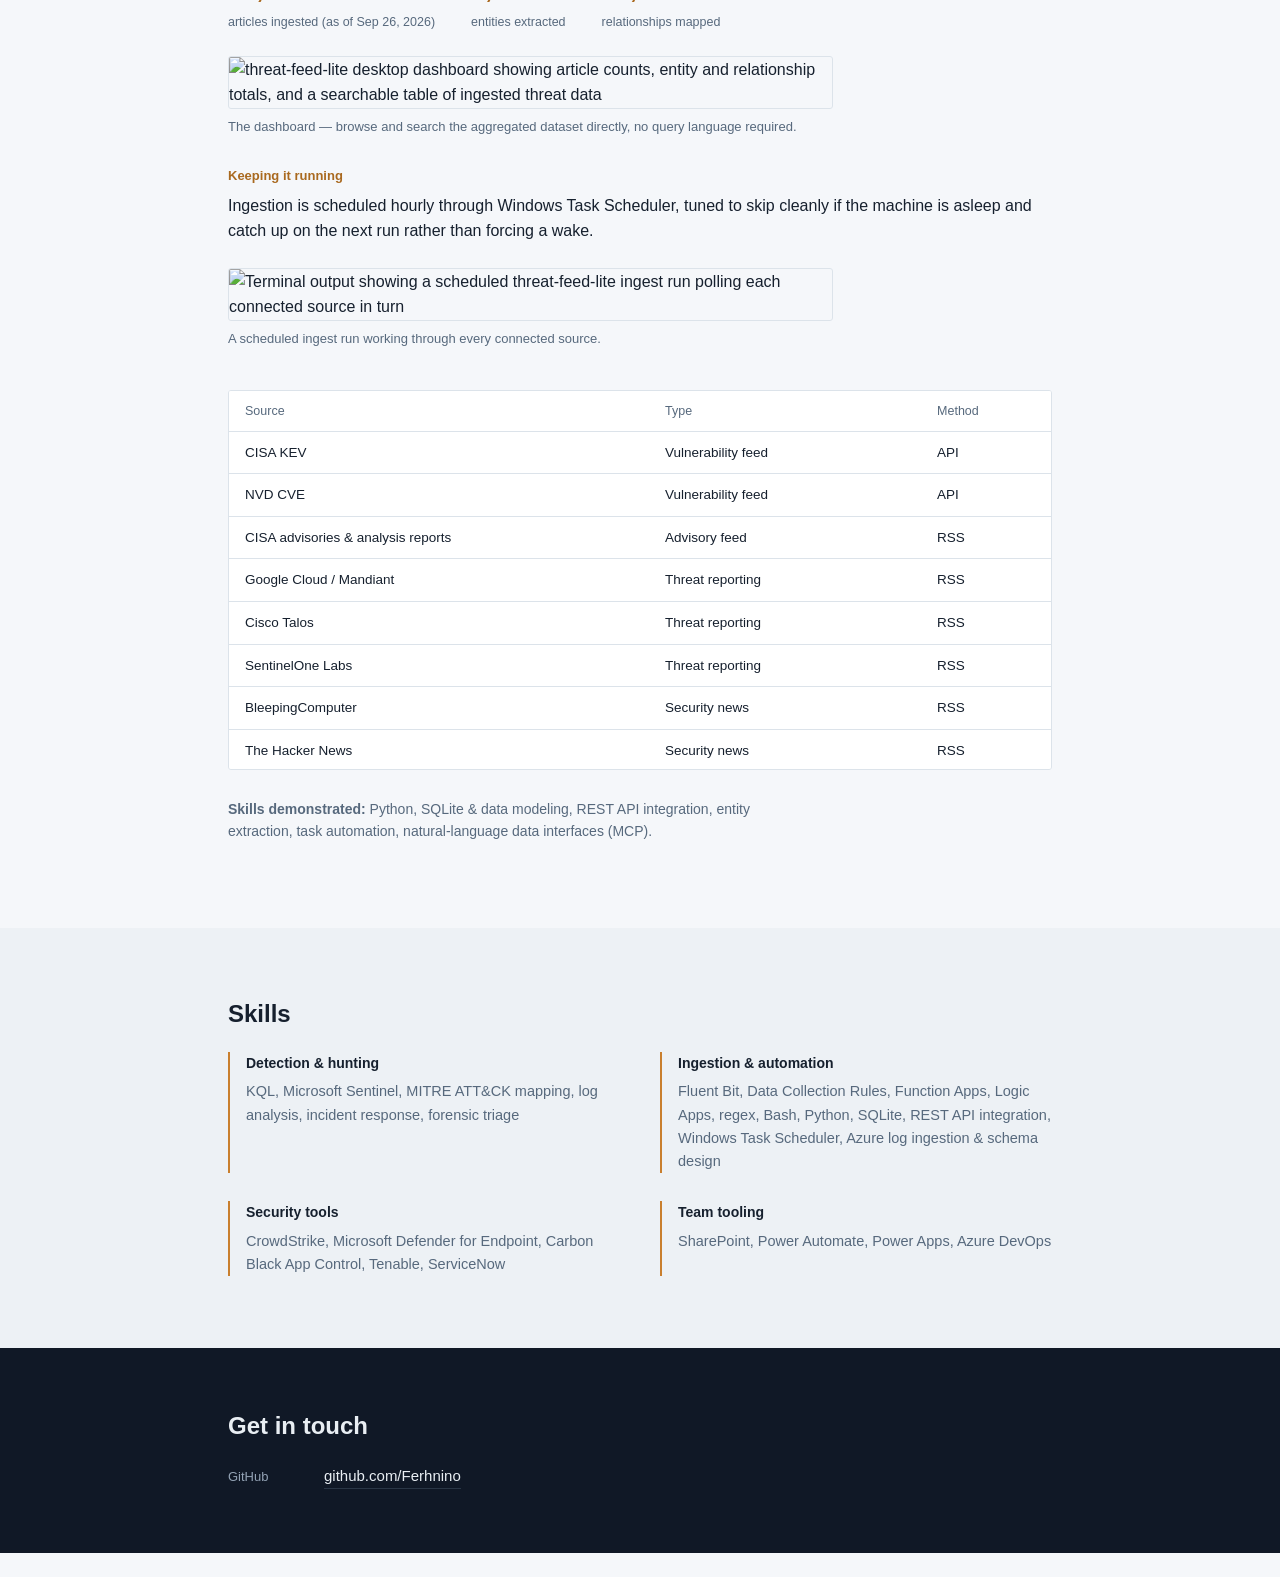
==== commit e121e048: "Add files via upload" ====
--- a/index.html
+++ b/index.html
@@ -116,64 +116,87 @@
       </article>
 
       <article class="case">
-        <h3>Building a log ingestion pipeline into Sentinel</h3>
+        <h3>Building log ingestion pipelines into Sentinel</h3>
         <div class="story">
           <div class="story-block">
             <p class="story-label">The problem</p>
             <p>Useful logs arrived as unstructured text or nested JSON, which analysts can't query
-              reliably. Ingestion failures were also hard to spot and slow to diagnose.</p>
+              reliably, and they came from sources with very different network access. Ingestion failures
+              were also hard to spot and slow to diagnose.</p>
           </div>
           <div class="story-block">
             <p class="story-label">The approach</p>
-            <p>Logs are collected and pre-parsed with regex in Fluent Bit, then ingested through the path
-              that fits the source: a Data Collection Rule directly, a Function App, or a Logic App acting
-              as a listener or polling with GET requests. A KQL transformation then shapes the data into
-              structured, queryable tables. Bash scripts manage log files against disk thresholds.</p>
+            <p>Every new source starts with one question: can it reach the cloud tenant directly? For
+              platforms that can, I configure the integration on both ends: the export on the platform
+              itself, and a Logic App in Azure that either listens for pushed data or polls with a
+              scheduled GET request. For sources that can't, such as isolated or network-gapped servers,
+              Fluent Bit collects the logs locally, pre-parses them with regex, and forwards them through
+              a Data Collection Endpoint to the Data Collection Rule. On either path, a KQL transformation
+              in the DCR shapes the data into structured, queryable tables, and Bash scripts manage log
+              files against disk thresholds.</p>
             <figure class="shot diagram">
-              <svg viewBox="0 0 340 392" role="img" aria-label="Log ingestion flow: log source to Fluent Bit collector to ingestion path to DCR transformation to Log Analytics and Sentinel">
+              <svg viewBox="0 0 340 484" role="img" aria-label="Ingestion decision flow: sources that can reach the cloud tenant use a Logic App listener or GET poll; isolated sources use Fluent Bit and a Data Collection Endpoint; both feed a DCR KQL transformation and then a Log Analytics workspace">
                 <defs>
                   <marker id="arr" viewBox="0 0 10 10" refX="8" refY="5" markerWidth="7" markerHeight="7" orient="auto-start-reverse">
                     <path d="M0,0 L10,5 L0,10 z" fill="#57697D"/>
                   </marker>
                 </defs>
-                <g font-family="IBM Plex Sans, sans-serif" font-size="13" text-anchor="middle">
-                  <rect x="20" y="0" width="300" height="56" rx="3" fill="#fff" stroke="#DCE3EA"/>
-                  <text x="170" y="24" fill="#16202E" font-weight="600">Log source</text>
-                  <text x="170" y="42" fill="#57697D">servers, syslog, application feeds</text>
-
-                  <line x1="170" y1="56" x2="170" y2="84" stroke="#57697D" stroke-width="1.5" marker-end="url(#arr)"/>
-
-                  <rect x="20" y="84" width="300" height="56" rx="3" fill="#fff" stroke="#DCE3EA"/>
-                  <text x="170" y="108" fill="#16202E" font-weight="600">Fluent Bit collector</text>
-                  <text x="170" y="126" fill="#57697D">listener + regex pre-parse</text>
-
-                  <line x1="170" y1="140" x2="170" y2="168" stroke="#57697D" stroke-width="1.5" marker-end="url(#arr)"/>
-
-                  <rect x="20" y="168" width="300" height="56" rx="3" fill="#fff" stroke="#C97F2E"/>
-                  <text x="170" y="192" fill="#16202E" font-weight="600">Ingestion path</text>
-                  <text x="170" y="210" fill="#57697D">direct DCR · Function App · Logic App</text>
-
-                  <line x1="170" y1="224" x2="170" y2="252" stroke="#57697D" stroke-width="1.5" marker-end="url(#arr)"/>
-
-                  <rect x="20" y="252" width="300" height="56" rx="3" fill="#fff" stroke="#DCE3EA"/>
-                  <text x="170" y="276" fill="#16202E" font-weight="600">DCR transformation</text>
-                  <text x="170" y="294" fill="#57697D">KQL turns raw and JSON into columns</text>
-
-                  <line x1="170" y1="308" x2="170" y2="336" stroke="#57697D" stroke-width="1.5" marker-end="url(#arr)"/>
-
-                  <rect x="20" y="336" width="300" height="56" rx="3" fill="#101826" stroke="#101826"/>
-                  <text x="170" y="360" fill="#E9EEF3" font-weight="600">Log Analytics workspace</text>
-                  <text x="170" y="378" fill="#93A2B4">structured tables, queried in Sentinel</text>
+                <g font-family="IBM Plex Sans, sans-serif" font-size="12" text-anchor="middle">
+                  <rect x="20" y="0" width="300" height="48" rx="3" fill="#fff" stroke="#C97F2E"/>
+                  <text x="170" y="21" fill="#16202E" font-weight="600" font-size="13">New log source</text>
+                  <text x="170" y="38" fill="#57697D">Can it reach the cloud tenant directly?</text>
+
+                  <line x1="120" y1="48" x2="85" y2="76" stroke="#57697D" stroke-width="1.5" marker-end="url(#arr)"/>
+                  <line x1="220" y1="48" x2="255" y2="76" stroke="#57697D" stroke-width="1.5" marker-end="url(#arr)"/>
+                  <text x="82" y="68" fill="#57697D" text-anchor="end">yes</text>
+                  <text x="258" y="68" fill="#57697D" text-anchor="start">no</text>
+
+                  <rect x="10" y="80" width="150" height="66" rx="3" fill="#fff" stroke="#DCE3EA"/>
+                  <text x="85" y="100" fill="#16202E" font-weight="600">Direct to tenant</text>
+                  <text x="85" y="118" fill="#57697D">Logic App listener</text>
+                  <text x="85" y="134" fill="#57697D">or scheduled GET</text>
+
+                  <rect x="180" y="80" width="150" height="66" rx="3" fill="#fff" stroke="#DCE3EA"/>
+                  <text x="255" y="100" fill="#16202E" font-weight="600">Isolated source</text>
+                  <text x="255" y="118" fill="#57697D">e.g. network-gapped</text>
+                  <text x="255" y="134" fill="#57697D">server</text>
+
+                  <line x1="255" y1="146" x2="255" y2="170" stroke="#57697D" stroke-width="1.5" marker-end="url(#arr)"/>
+
+                  <rect x="180" y="172" width="150" height="66" rx="3" fill="#fff" stroke="#DCE3EA"/>
+                  <text x="255" y="192" fill="#16202E" font-weight="600">Fluent Bit</text>
+                  <text x="255" y="210" fill="#57697D">local collection,</text>
+                  <text x="255" y="226" fill="#57697D">regex pre-parse</text>
+
+                  <line x1="255" y1="238" x2="255" y2="262" stroke="#57697D" stroke-width="1.5" marker-end="url(#arr)"/>
+
+                  <rect x="180" y="264" width="150" height="66" rx="3" fill="#fff" stroke="#DCE3EA"/>
+                  <text x="255" y="284" fill="#16202E" font-weight="600">Data Collection</text>
+                  <text x="255" y="302" fill="#16202E" font-weight="600">Endpoint</text>
+                  <text x="255" y="320" fill="#57697D">forwards to the DCR</text>
+
+                  <line x1="85" y1="146" x2="85" y2="354" stroke="#57697D" stroke-width="1.5" marker-end="url(#arr)"/>
+                  <line x1="255" y1="330" x2="255" y2="354" stroke="#57697D" stroke-width="1.5" marker-end="url(#arr)"/>
+
+                  <rect x="20" y="356" width="300" height="52" rx="3" fill="#fff" stroke="#C97F2E"/>
+                  <text x="170" y="377" fill="#16202E" font-weight="600" font-size="13">DCR transformation</text>
+                  <text x="170" y="395" fill="#57697D">KQL turns raw text and JSON into columns</text>
+
+                  <line x1="170" y1="408" x2="170" y2="432" stroke="#57697D" stroke-width="1.5" marker-end="url(#arr)"/>
+
+                  <rect x="20" y="434" width="300" height="50" rx="3" fill="#101826" stroke="#101826"/>
+                  <text x="170" y="455" fill="#E9EEF3" font-weight="600" font-size="13">Log Analytics workspace</text>
+                  <text x="170" y="472" fill="#93A2B4">structured tables, queried in Sentinel</text>
                 </g>
               </svg>
-              <figcaption>Ingestion flow, simplified. Sources and hostnames are intentionally generic.</figcaption>
+              <figcaption>Ingestion decision flow, simplified. Sources and hostnames are intentionally generic.</figcaption>
             </figure>
           </div>
           <div class="story-block">
             <p class="story-label">The result</p>
-            <p>Sources arrive as clean, queryable tables instead of raw text. I also troubleshoot ingestion
+            <p>Both paths end in clean, queryable tables instead of raw text. I also troubleshoot ingestion
               failures across DCRs, Function Apps, and Fluent Bit feeds, and I've trained SOC engineers on
-              building this pipeline themselves.</p>
+              building these pipelines themselves.</p>
           </div>
         </div>
       </article>
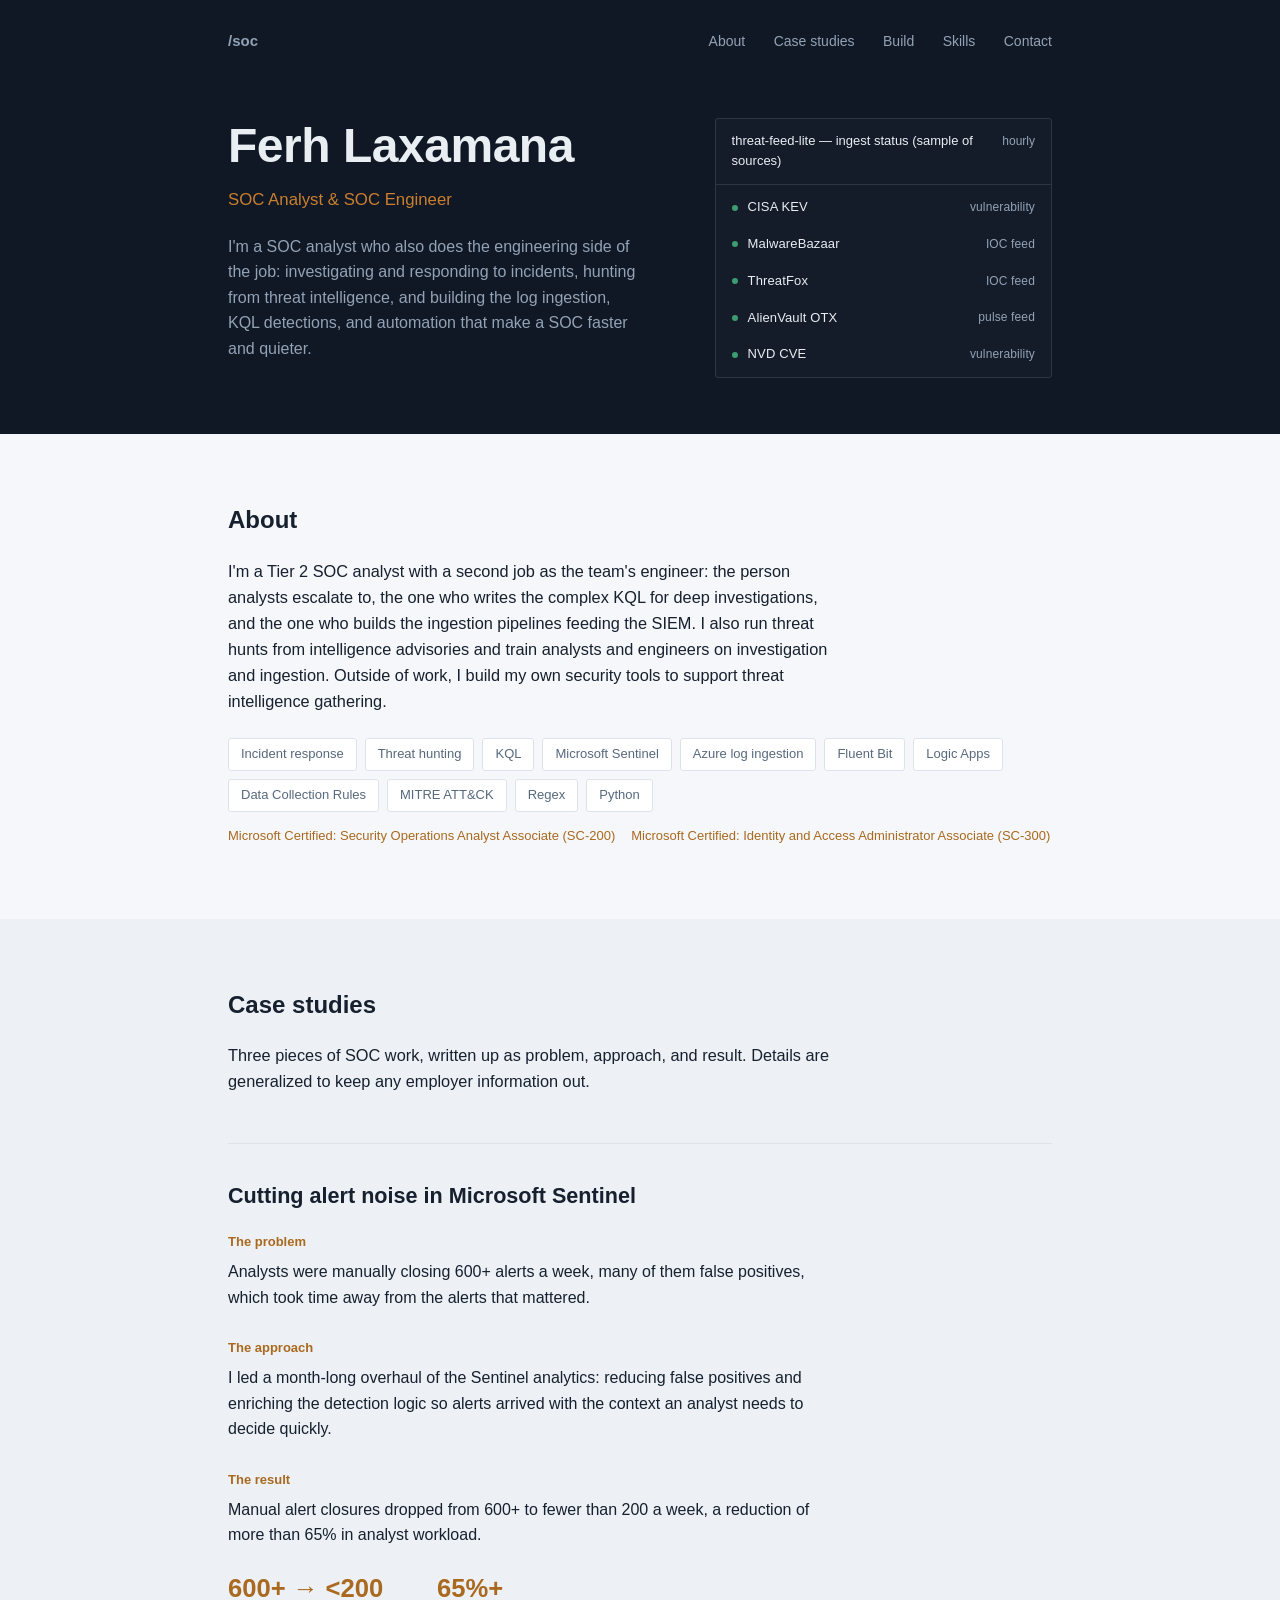
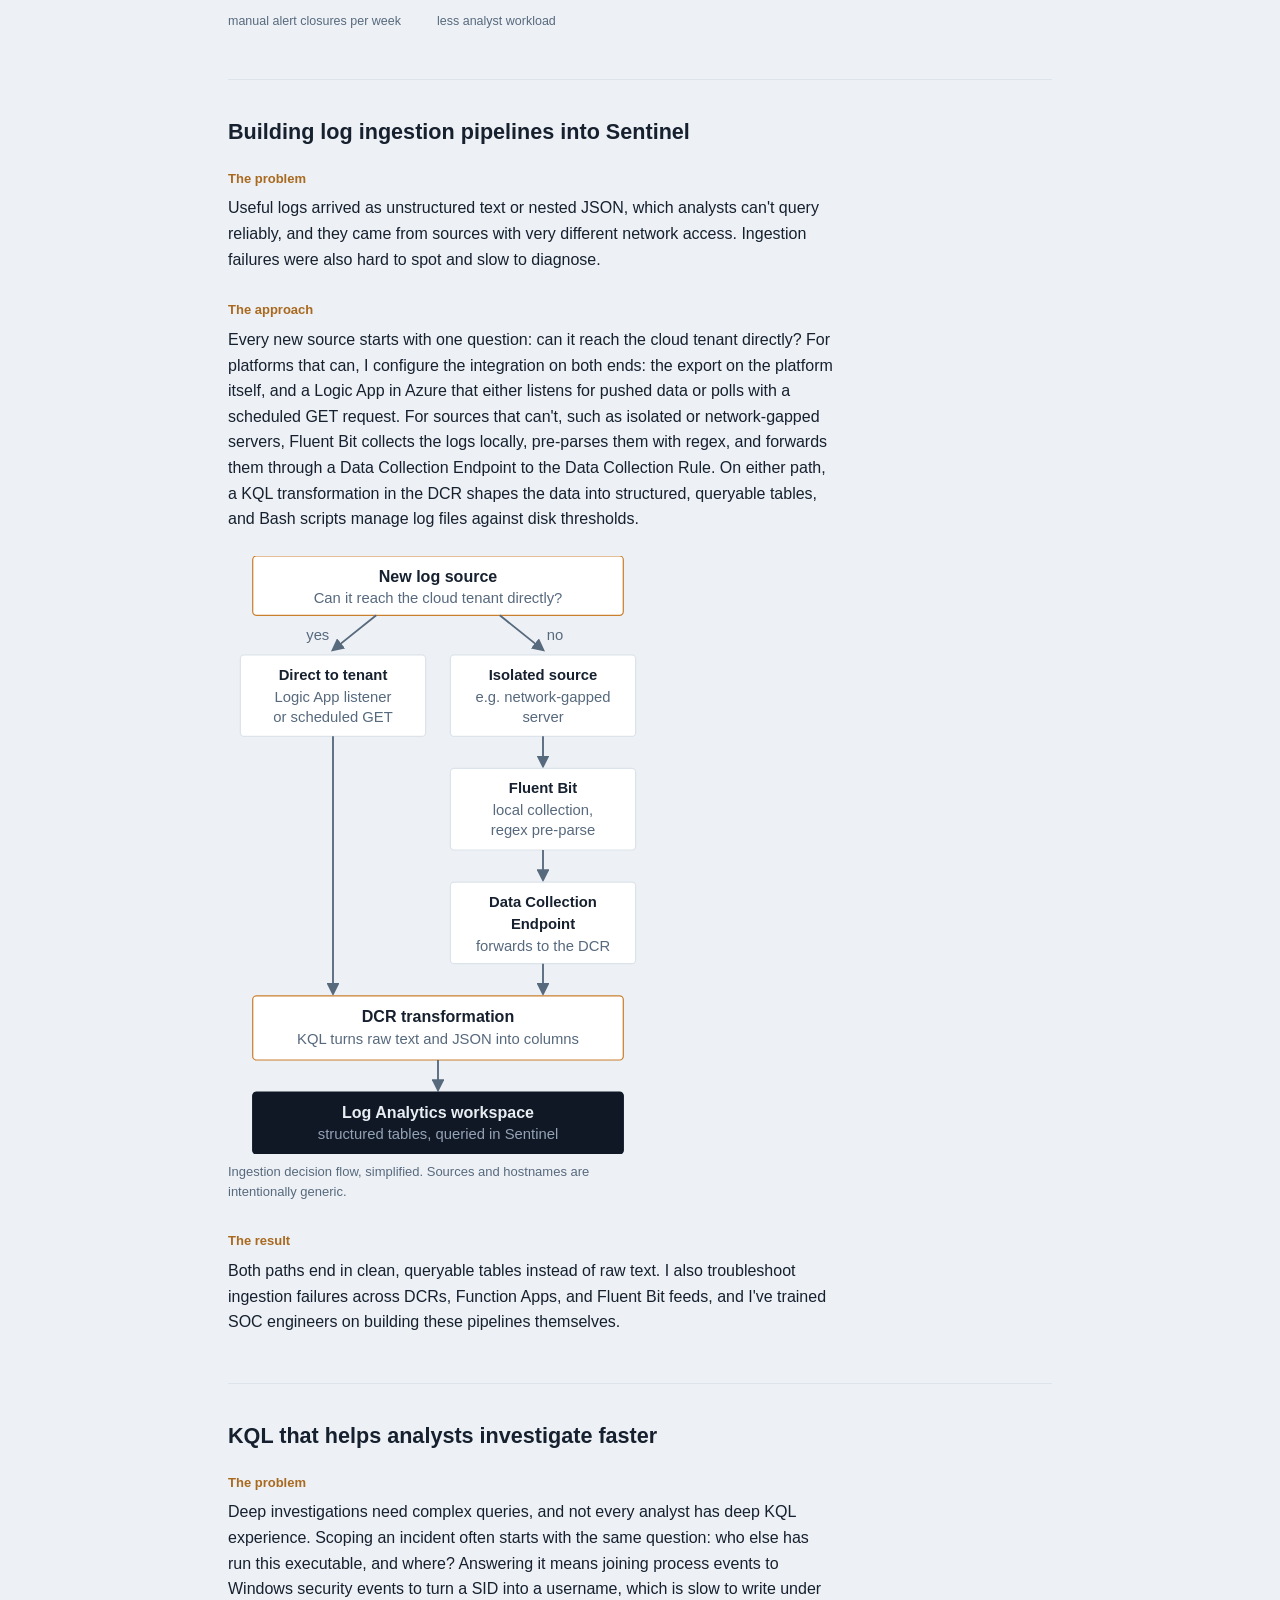
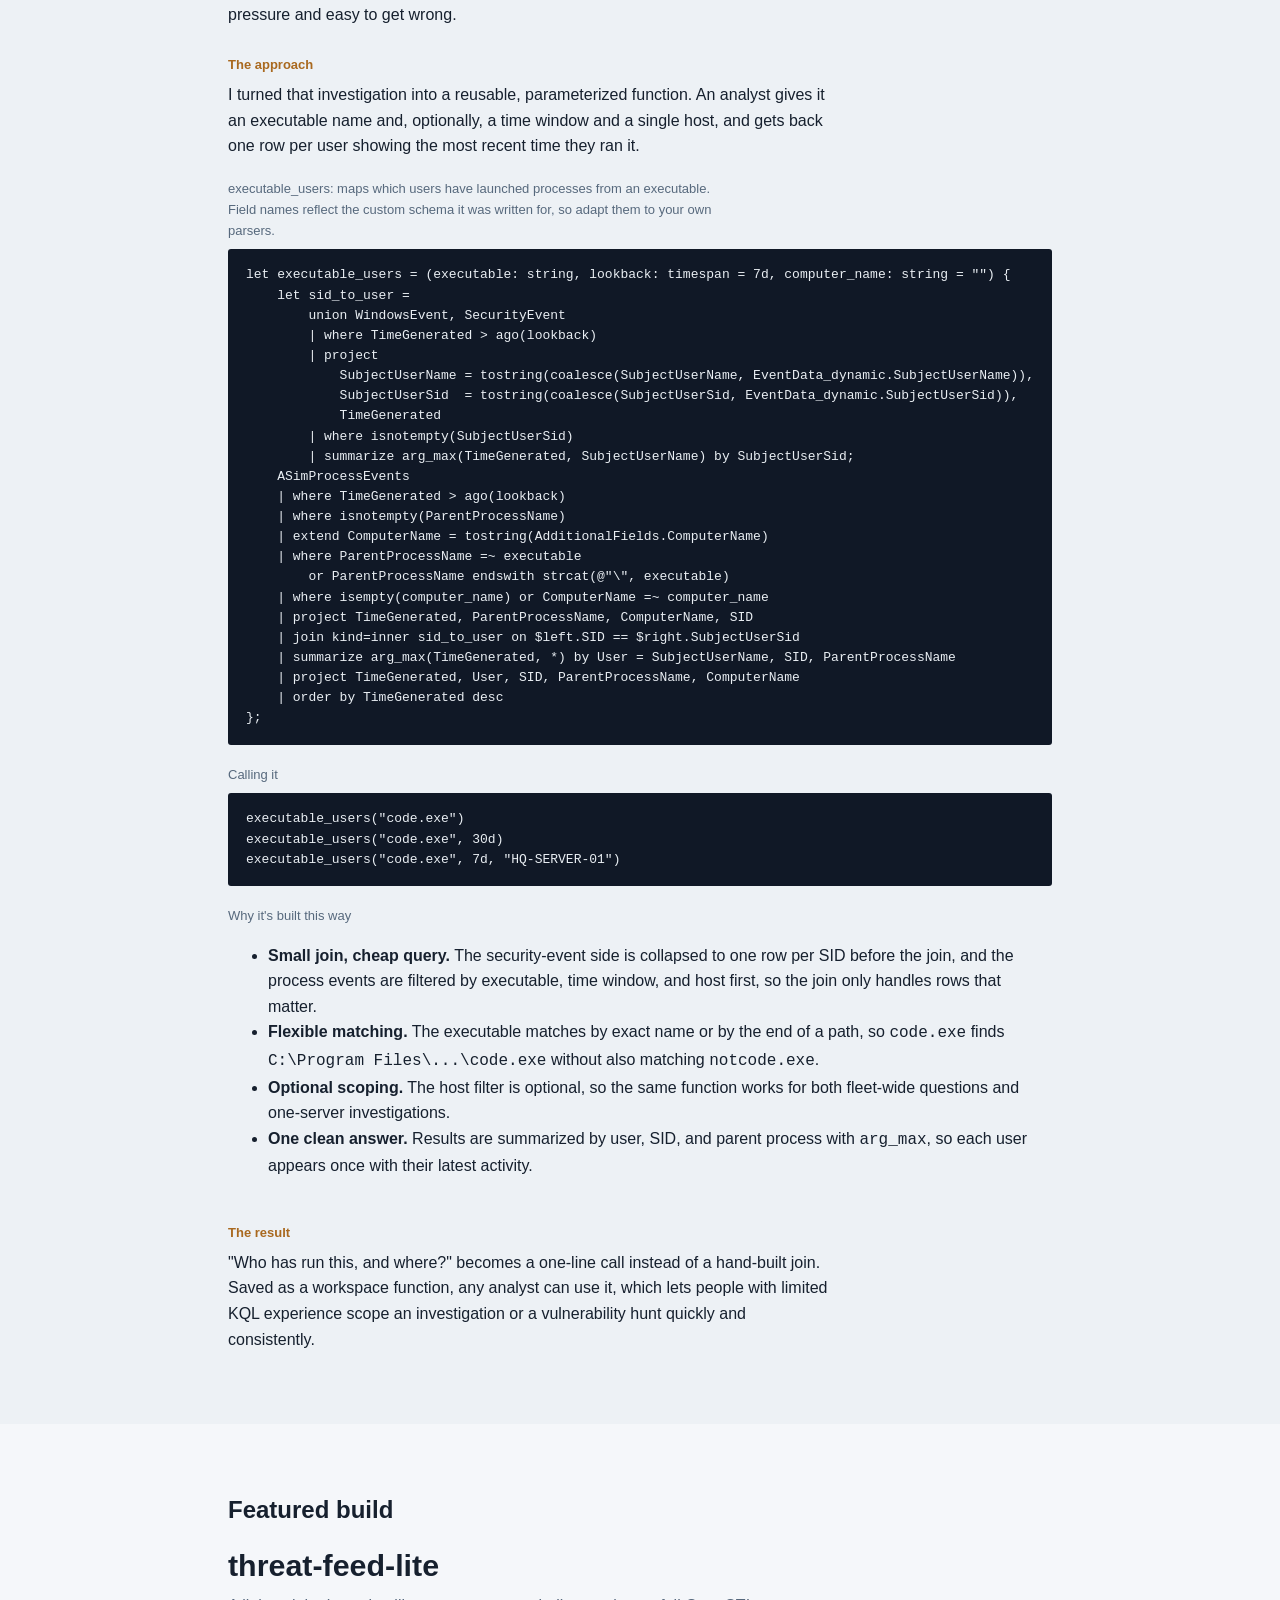
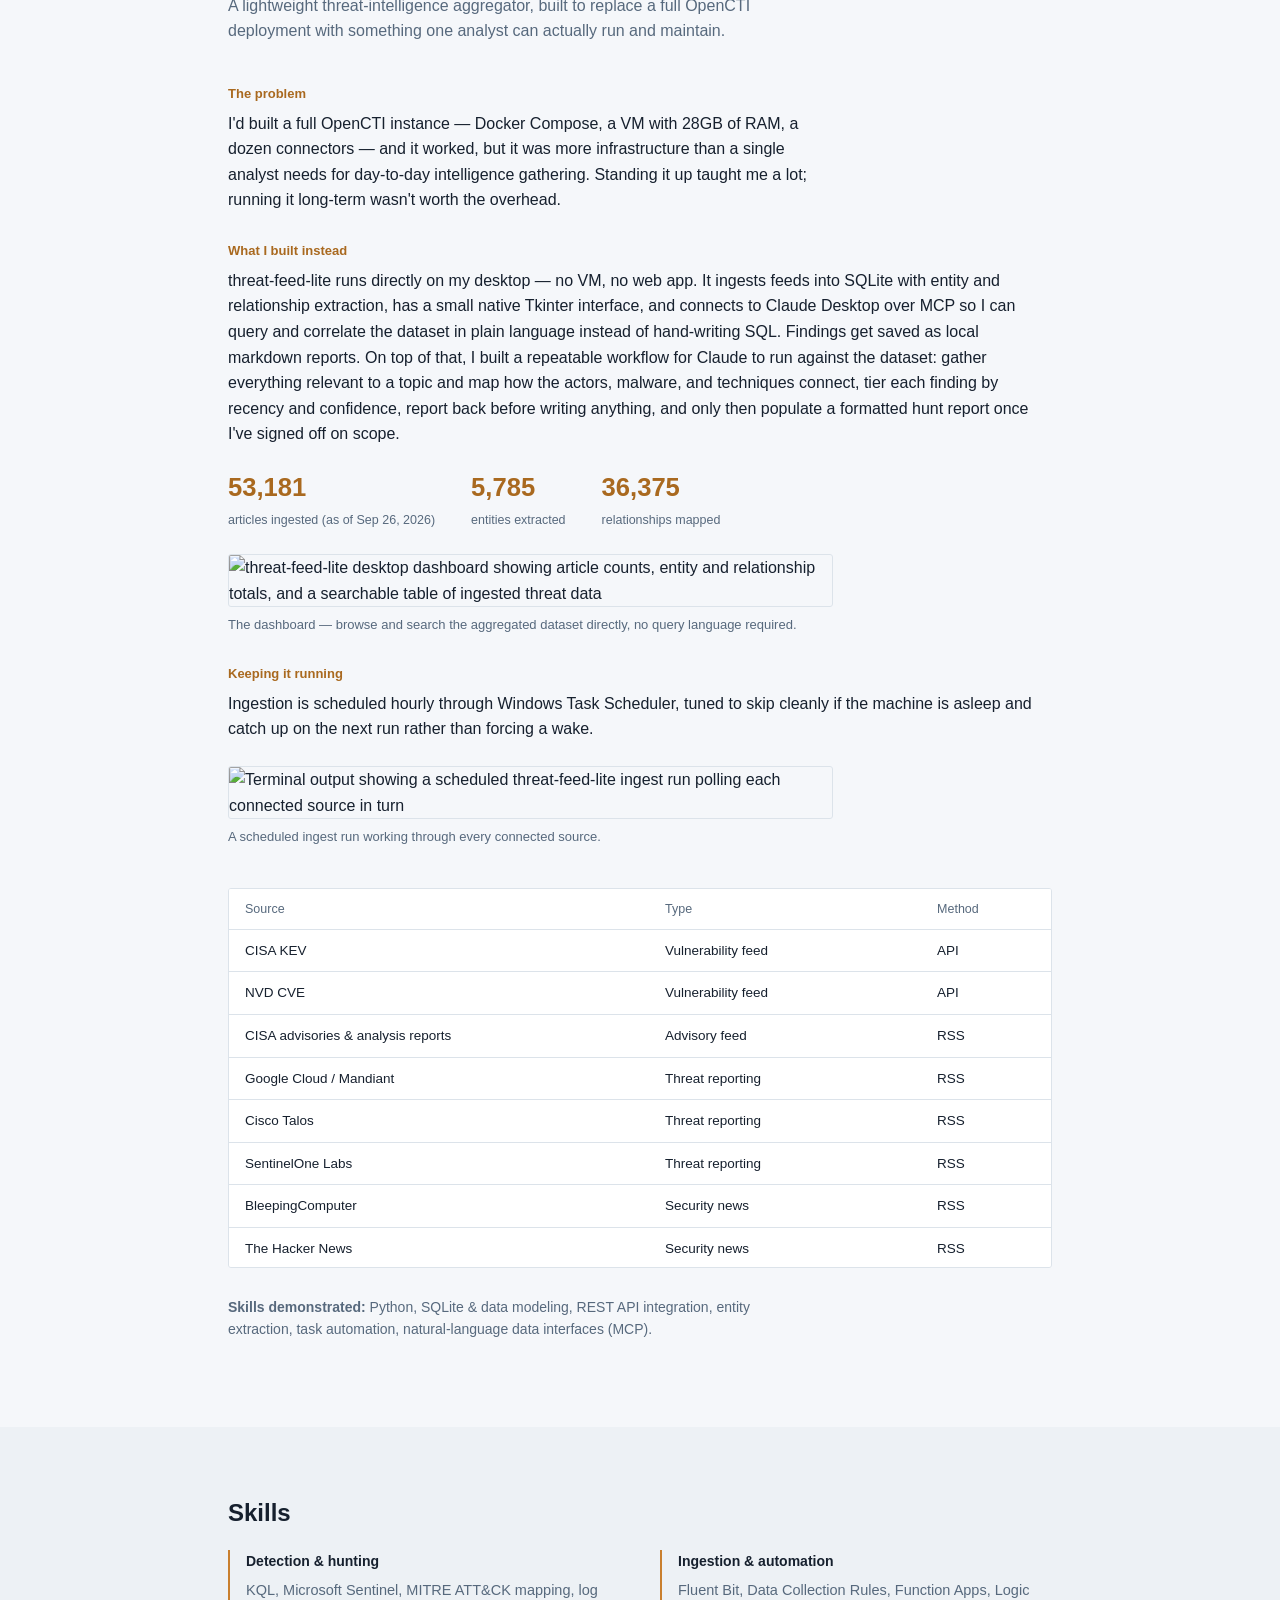
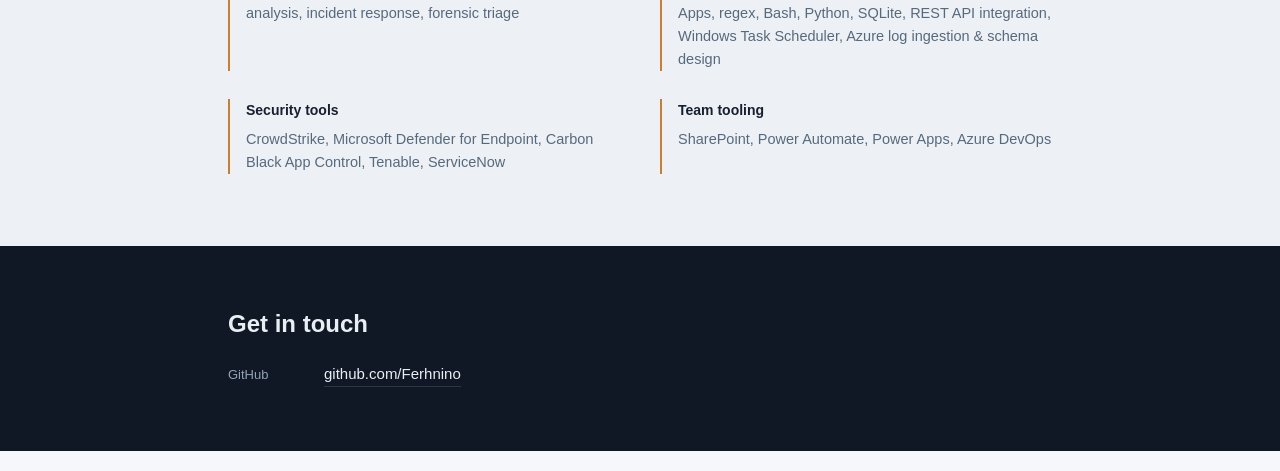
==== commit 26af90ca: "Add files via upload" ====
--- a/index.html
+++ b/index.html
@@ -87,7 +87,7 @@
     <div class="wrap">
       <h2>Case studies</h2>
       <p class="lead">Three pieces of SOC work, written up as problem, approach, and result. Details are
-        generalized, and the code is illustrative.</p>
+        generalized to keep any employer information out.</p>
 
       <article class="case">
         <h3>Cutting alert noise in Microsoft Sentinel</h3>
@@ -207,44 +207,62 @@
           <div class="story-block">
             <p class="story-label">The problem</p>
             <p>Deep investigations need complex queries, and not every analyst has deep KQL experience.
-              That makes triage slower and the hardest queries harder to share.</p>
+              Scoping an incident often starts with the same question: who else has run this executable,
+              and where? Answering it means joining process events to Windows security events to turn a
+              SID into a username, which is slow to write under pressure and easy to get wrong.</p>
           </div>
           <div class="story-block">
             <p class="story-label">The approach</p>
-            <p>I package complex logic into reusable KQL functions, so an analyst supplies a user and a
-              time window and gets a consistent, readable summary. I also write the heavier queries
-              that sensitive investigations require.</p>
-            <p class="code-label">Illustrative example: a reusable user sign-in summary (standard Sentinel SigninLogs schema)</p>
-<pre><code>let UserSignInSummary = (user: string, lookback: timespan) {
-    SigninLogs
+            <p>I turned that investigation into a reusable, parameterized function. An analyst gives it an
+              executable name and, optionally, a time window and a single host, and gets back one row per
+              user showing the most recent time they ran it.</p>
+            <p class="code-label">executable_users: maps which users have launched processes from an executable. Field names reflect the custom schema it was written for, so adapt them to your own parsers.</p>
+<pre><code>let executable_users = (executable: string, lookback: timespan = 7d, computer_name: string = "") {
+    let sid_to_user =
+        union WindowsEvent, SecurityEvent
+        | where TimeGenerated &gt; ago(lookback)
+        | project
+            SubjectUserName = tostring(coalesce(SubjectUserName, EventData_dynamic.SubjectUserName)),
+            SubjectUserSid  = tostring(coalesce(SubjectUserSid, EventData_dynamic.SubjectUserSid)),
+            TimeGenerated
+        | where isnotempty(SubjectUserSid)
+        | summarize arg_max(TimeGenerated, SubjectUserName) by SubjectUserSid;
+    ASimProcessEvents
     | where TimeGenerated &gt; ago(lookback)
-    | where UserPrincipalName =~ user
-    | summarize
-        Attempts  = count(),
-        Failures  = countif(ResultType != "0"),
-        Countries = make_set(tostring(LocationDetails.countryOrRegion)),
-        Apps      = make_set(AppDisplayName),
-        FirstSeen = min(TimeGenerated),
-        LastSeen  = max(TimeGenerated)
-      by UserPrincipalName, IPAddress
-    | order by Failures desc
-};
-UserSignInSummary("user@contoso.com", 7d)</code></pre>
-            <p class="code-label">Illustrative example: shaping raw JSON into structured columns</p>
-<pre><code>RawLogs_CL
-| extend p = parse_json(RawData)
-| project
-    TimeGenerated,
-    Host      = tostring(p.host),
-    Severity  = tostring(p.severity),
-    SourceIP  = tostring(p.src_ip),
-    User      = extract(@"user=(\S+)", 1, tostring(p.message)),
-    Message   = tostring(p.message)</code></pre>
+    | where isnotempty(ParentProcessName)
+    | extend ComputerName = tostring(AdditionalFields.ComputerName)
+    | where ParentProcessName =~ executable
+        or ParentProcessName endswith strcat(@"\", executable)
+    | where isempty(computer_name) or ComputerName =~ computer_name
+    | project TimeGenerated, ParentProcessName, ComputerName, SID
+    | join kind=inner sid_to_user on $left.SID == $right.SubjectUserSid
+    | summarize arg_max(TimeGenerated, *) by User = SubjectUserName, SID, ParentProcessName
+    | project TimeGenerated, User, SID, ParentProcessName, ComputerName
+    | order by TimeGenerated desc
+};</code></pre>
+            <p class="code-label">Calling it</p>
+<pre><code>executable_users("code.exe")
+executable_users("code.exe", 30d)
+executable_users("code.exe", 7d, "HQ-SERVER-01")</code></pre>
+            <p class="code-label">Why it's built this way</p>
+            <ul class="how">
+              <li><strong>Small join, cheap query.</strong> The security-event side is collapsed to one row
+                per SID before the join, and the process events are filtered by executable, time window,
+                and host first, so the join only handles rows that matter.</li>
+              <li><strong>Flexible matching.</strong> The executable matches by exact name or by the end of
+                a path, so <code>code.exe</code> finds <code>C:\Program Files\...\code.exe</code> without
+                also matching <code>notcode.exe</code>.</li>
+              <li><strong>Optional scoping.</strong> The host filter is optional, so the same function works
+                for both fleet-wide questions and one-server investigations.</li>
+              <li><strong>One clean answer.</strong> Results are summarized by user, SID, and parent process
+                with <code>arg_max</code>, so each user appears once with their latest activity.</li>
+            </ul>
           </div>
           <div class="story-block">
             <p class="story-label">The result</p>
-            <p>Analysts with limited KQL experience can investigate effectively, triage is faster, and the
-              team has a shared set of tested queries to build on.</p>
+            <p>"Who has run this, and where?" becomes a one-line call instead of a hand-built join. Saved as
+              a workspace function, any analyst can use it, which lets people with limited KQL experience
+              scope an investigation or a vulnerability hunt quickly and consistently.</p>
           </div>
         </div>
       </article>
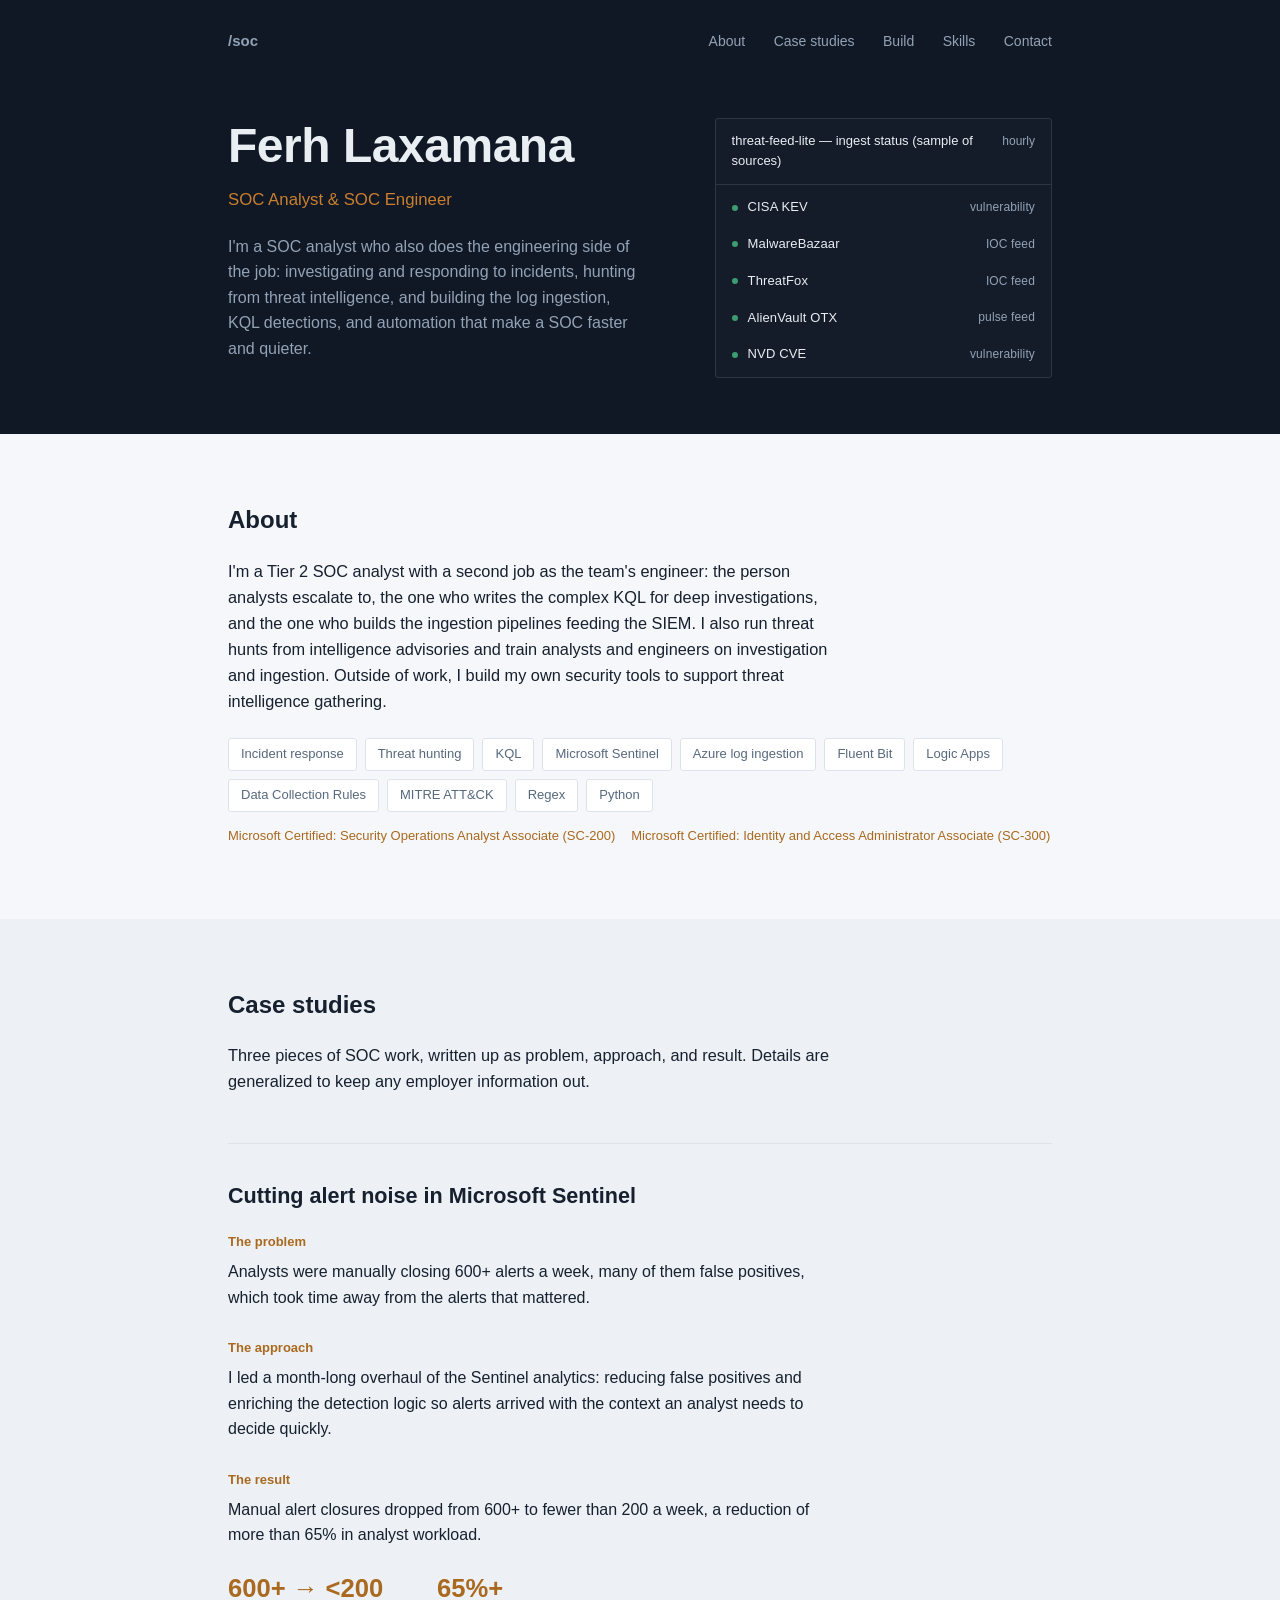
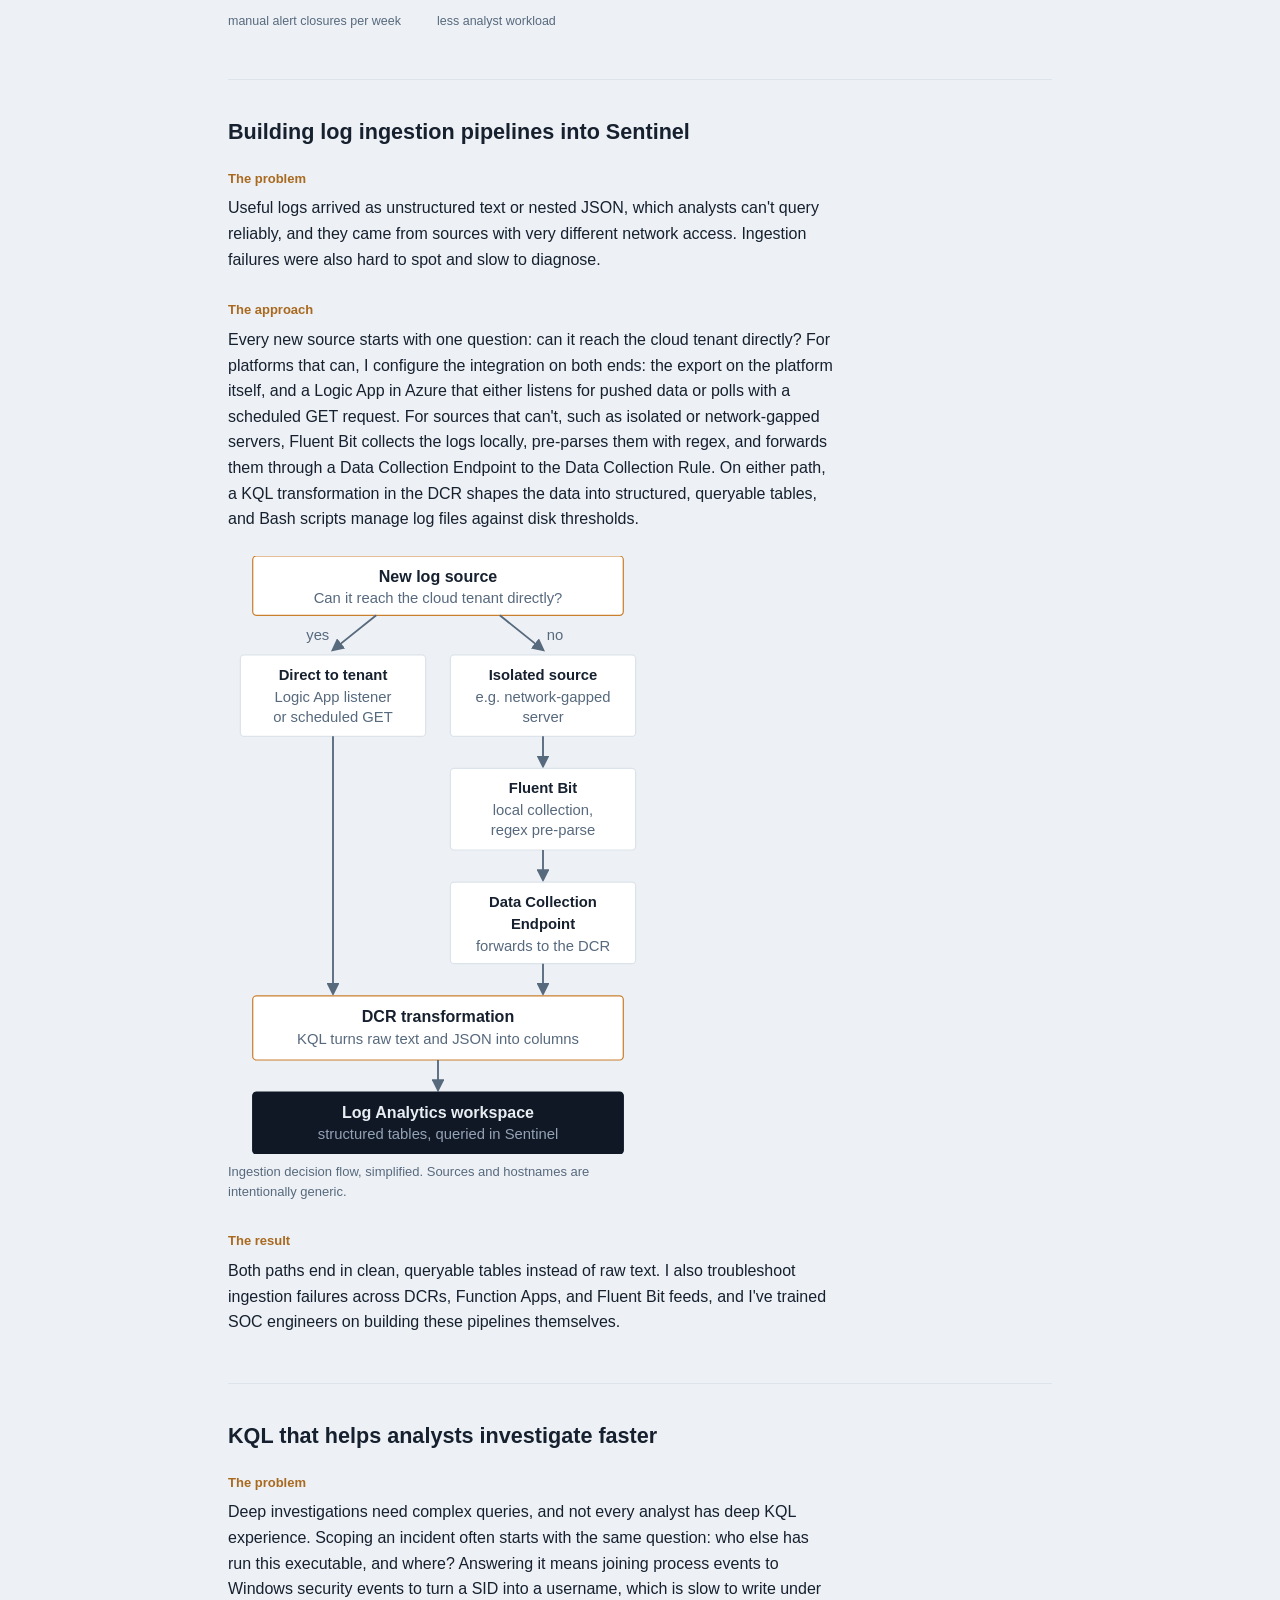
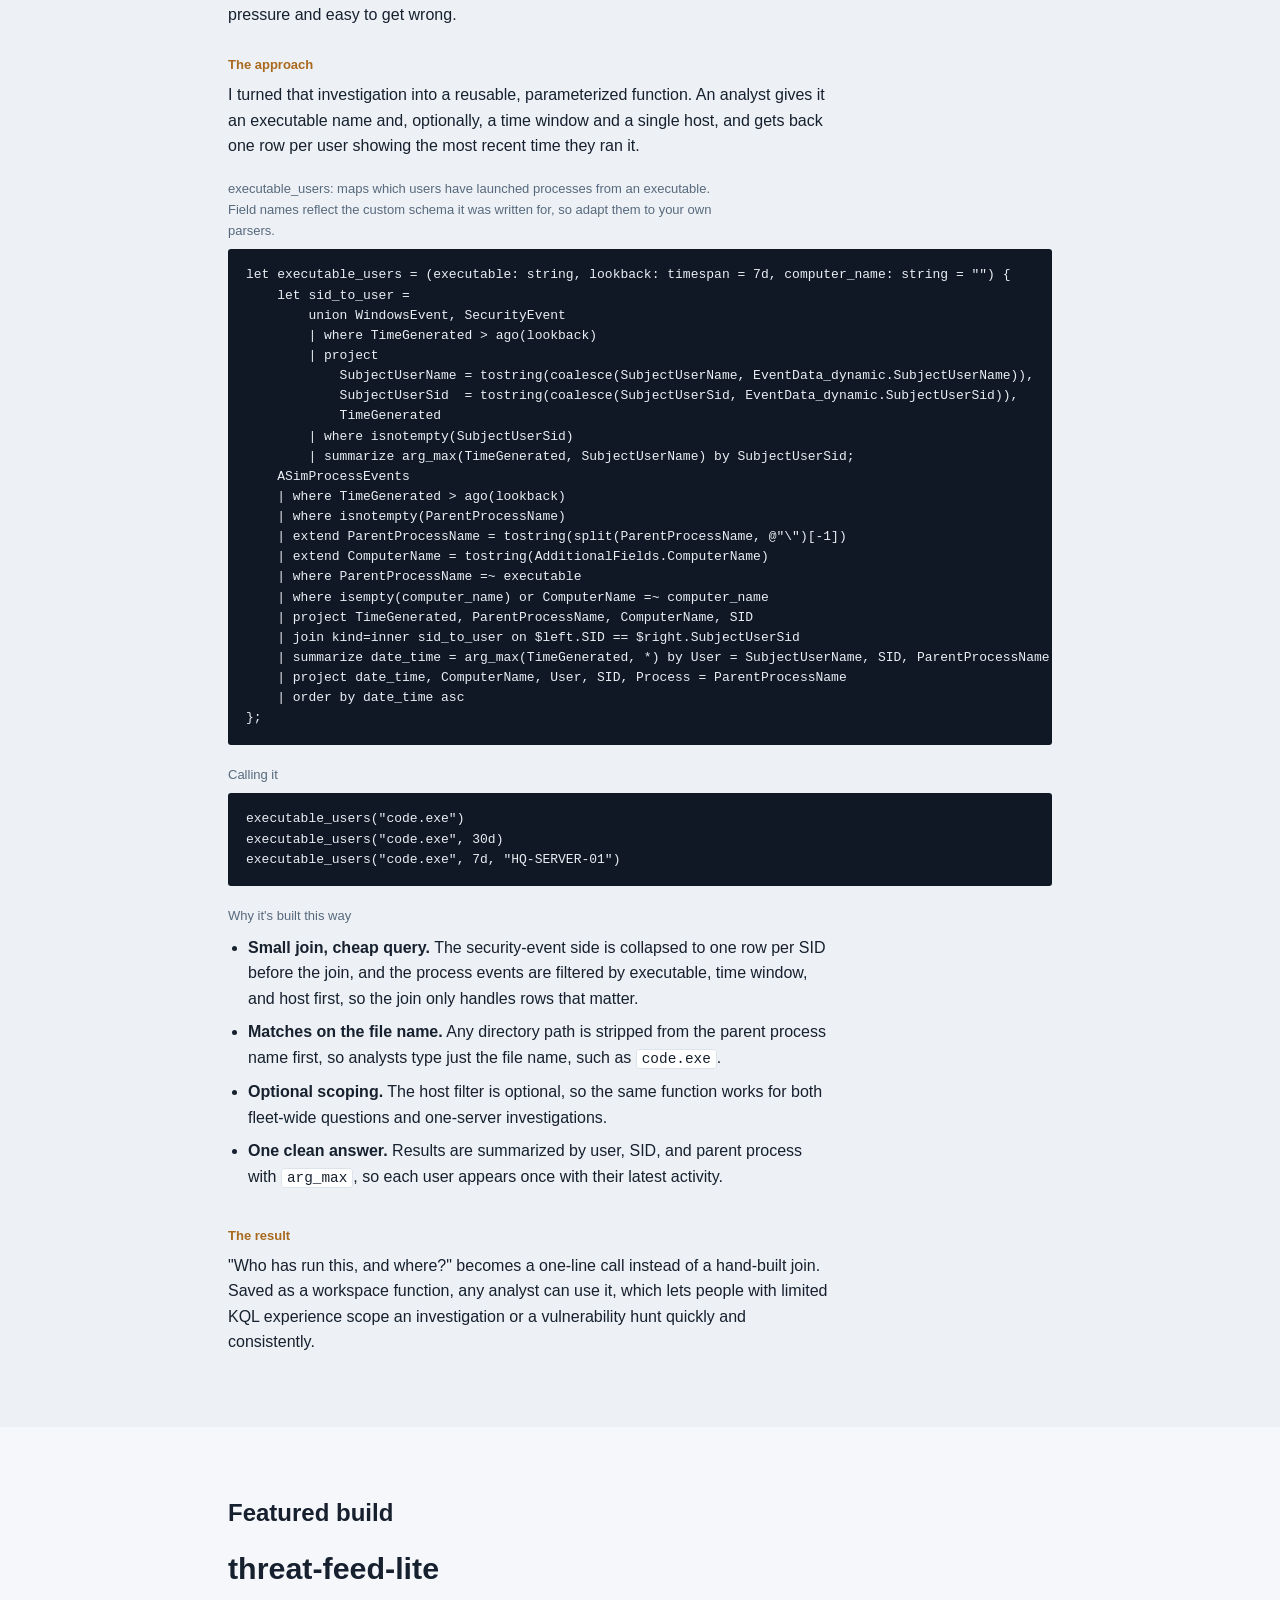
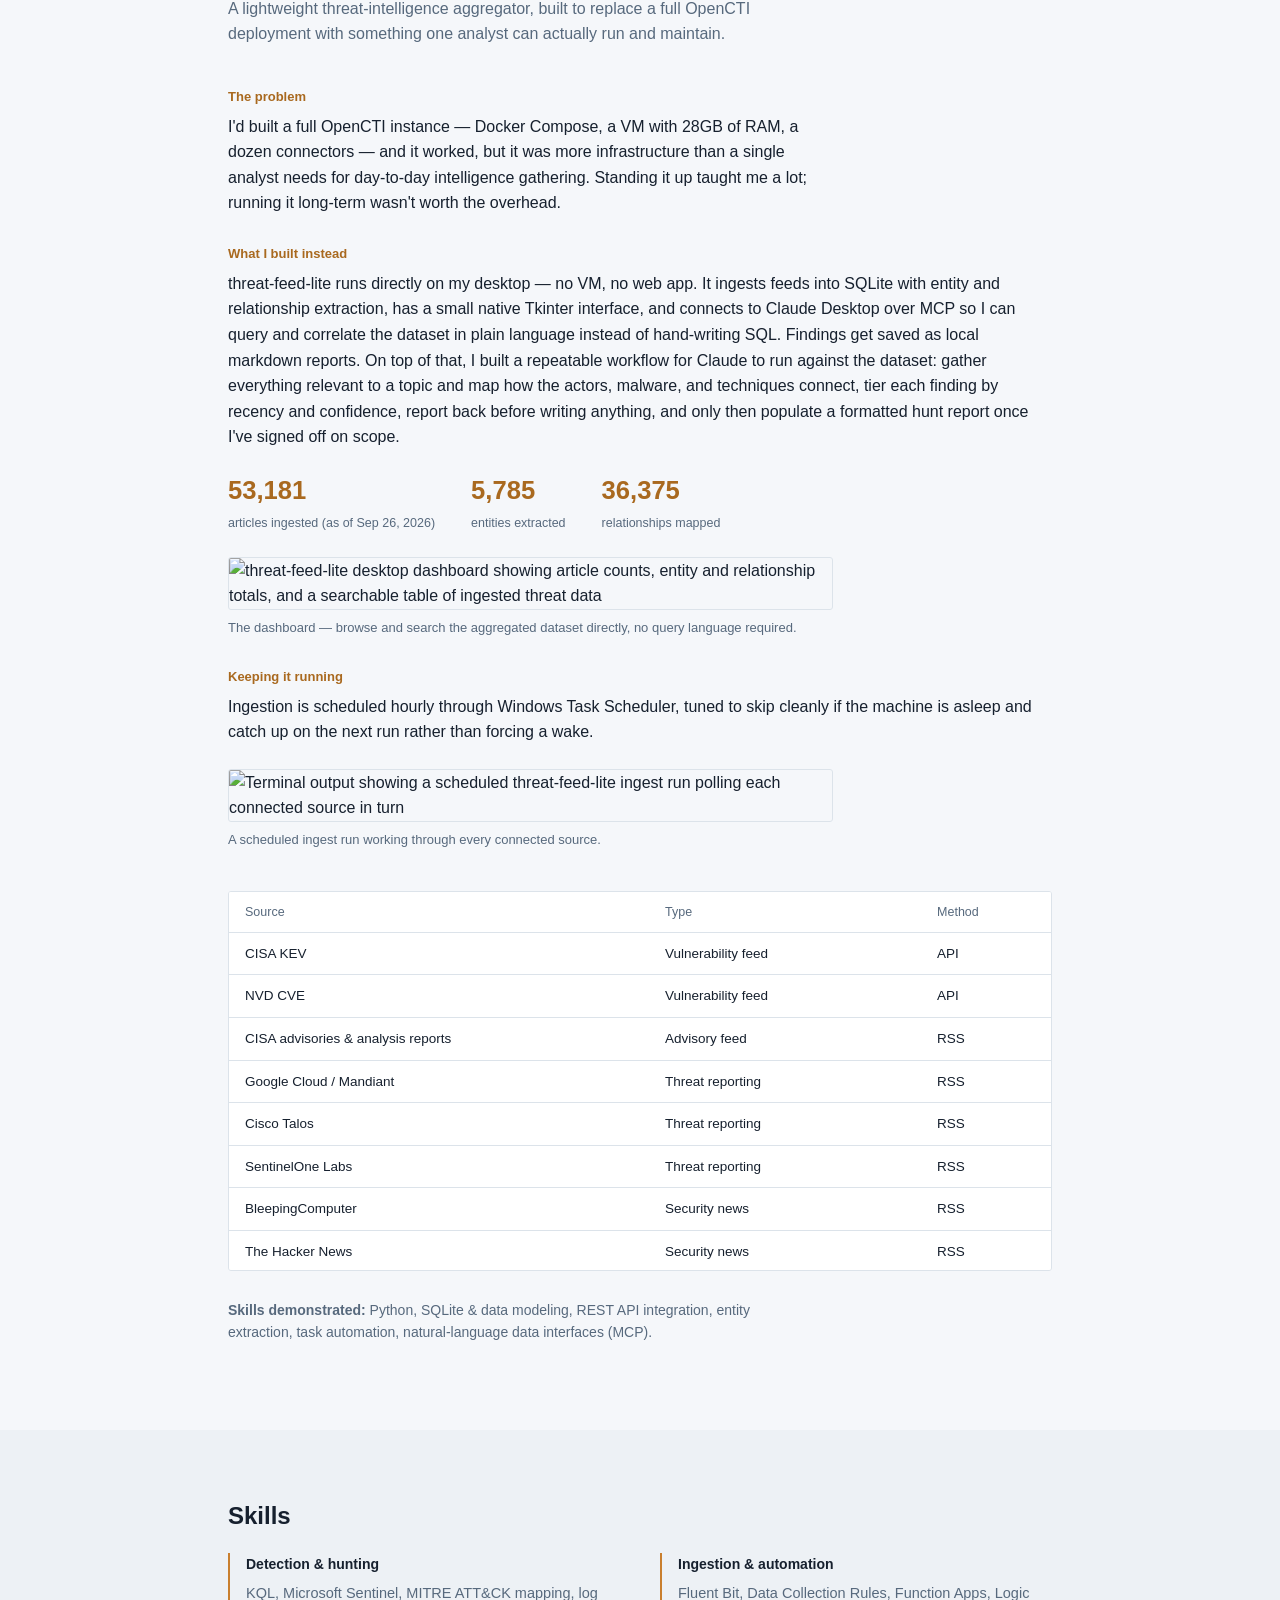
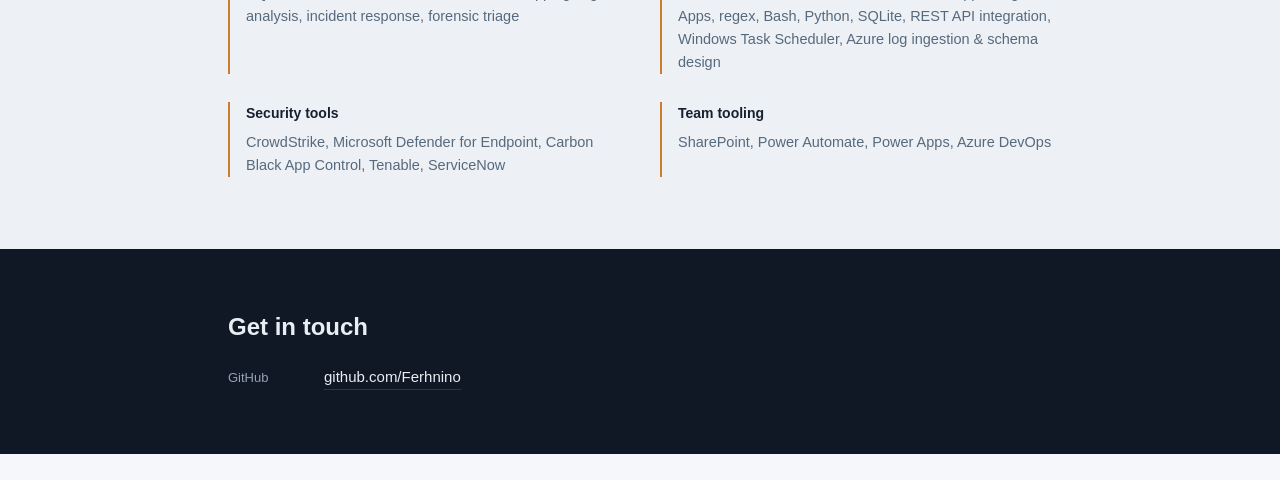
==== commit 19389e65: "Add files via upload" ====
--- a/index.html
+++ b/index.html
@@ -230,15 +230,15 @@
     ASimProcessEvents
     | where TimeGenerated &gt; ago(lookback)
     | where isnotempty(ParentProcessName)
+    | extend ParentProcessName = tostring(split(ParentProcessName, @"\")[-1])
     | extend ComputerName = tostring(AdditionalFields.ComputerName)
     | where ParentProcessName =~ executable
-        or ParentProcessName endswith strcat(@"\", executable)
     | where isempty(computer_name) or ComputerName =~ computer_name
     | project TimeGenerated, ParentProcessName, ComputerName, SID
     | join kind=inner sid_to_user on $left.SID == $right.SubjectUserSid
-    | summarize arg_max(TimeGenerated, *) by User = SubjectUserName, SID, ParentProcessName
-    | project TimeGenerated, User, SID, ParentProcessName, ComputerName
-    | order by TimeGenerated desc
+    | summarize date_time = arg_max(TimeGenerated, *) by User = SubjectUserName, SID, ParentProcessName
+    | project date_time, ComputerName, User, SID, Process = ParentProcessName
+    | order by date_time asc
 };</code></pre>
             <p class="code-label">Calling it</p>
 <pre><code>executable_users("code.exe")
@@ -249,9 +249,8 @@
               <li><strong>Small join, cheap query.</strong> The security-event side is collapsed to one row
                 per SID before the join, and the process events are filtered by executable, time window,
                 and host first, so the join only handles rows that matter.</li>
-              <li><strong>Flexible matching.</strong> The executable matches by exact name or by the end of
-                a path, so <code>code.exe</code> finds <code>C:\Program Files\...\code.exe</code> without
-                also matching <code>notcode.exe</code>.</li>
+              <li><strong>Matches on the file name.</strong> Any directory path is stripped from the parent
+                process name first, so analysts type just the file name, such as <code>code.exe</code>.</li>
               <li><strong>Optional scoping.</strong> The host filter is optional, so the same function works
                 for both fleet-wide questions and one-server investigations.</li>
               <li><strong>One clean answer.</strong> Results are summarized by user, SID, and parent process
--- a/style.css
+++ b/style.css
@@ -460,3 +460,21 @@
 
 .story { grid-template-columns: minmax(0, 1fr); }
 .story-block { min-width: 0; }
+
+.how {
+  margin: 8px 0 0;
+  padding-left: 20px;
+  max-width: 68ch;
+  color: var(--text);
+}
+
+.how li { margin-bottom: 8px; }
+
+.how code, .story-block p code {
+  font-family: ui-monospace, "SFMono-Regular", Consolas, "Liberation Mono", monospace;
+  font-size: 0.9em;
+  background: #fff;
+  border: 1px solid var(--border);
+  border-radius: var(--radius);
+  padding: 1px 5px;
+}
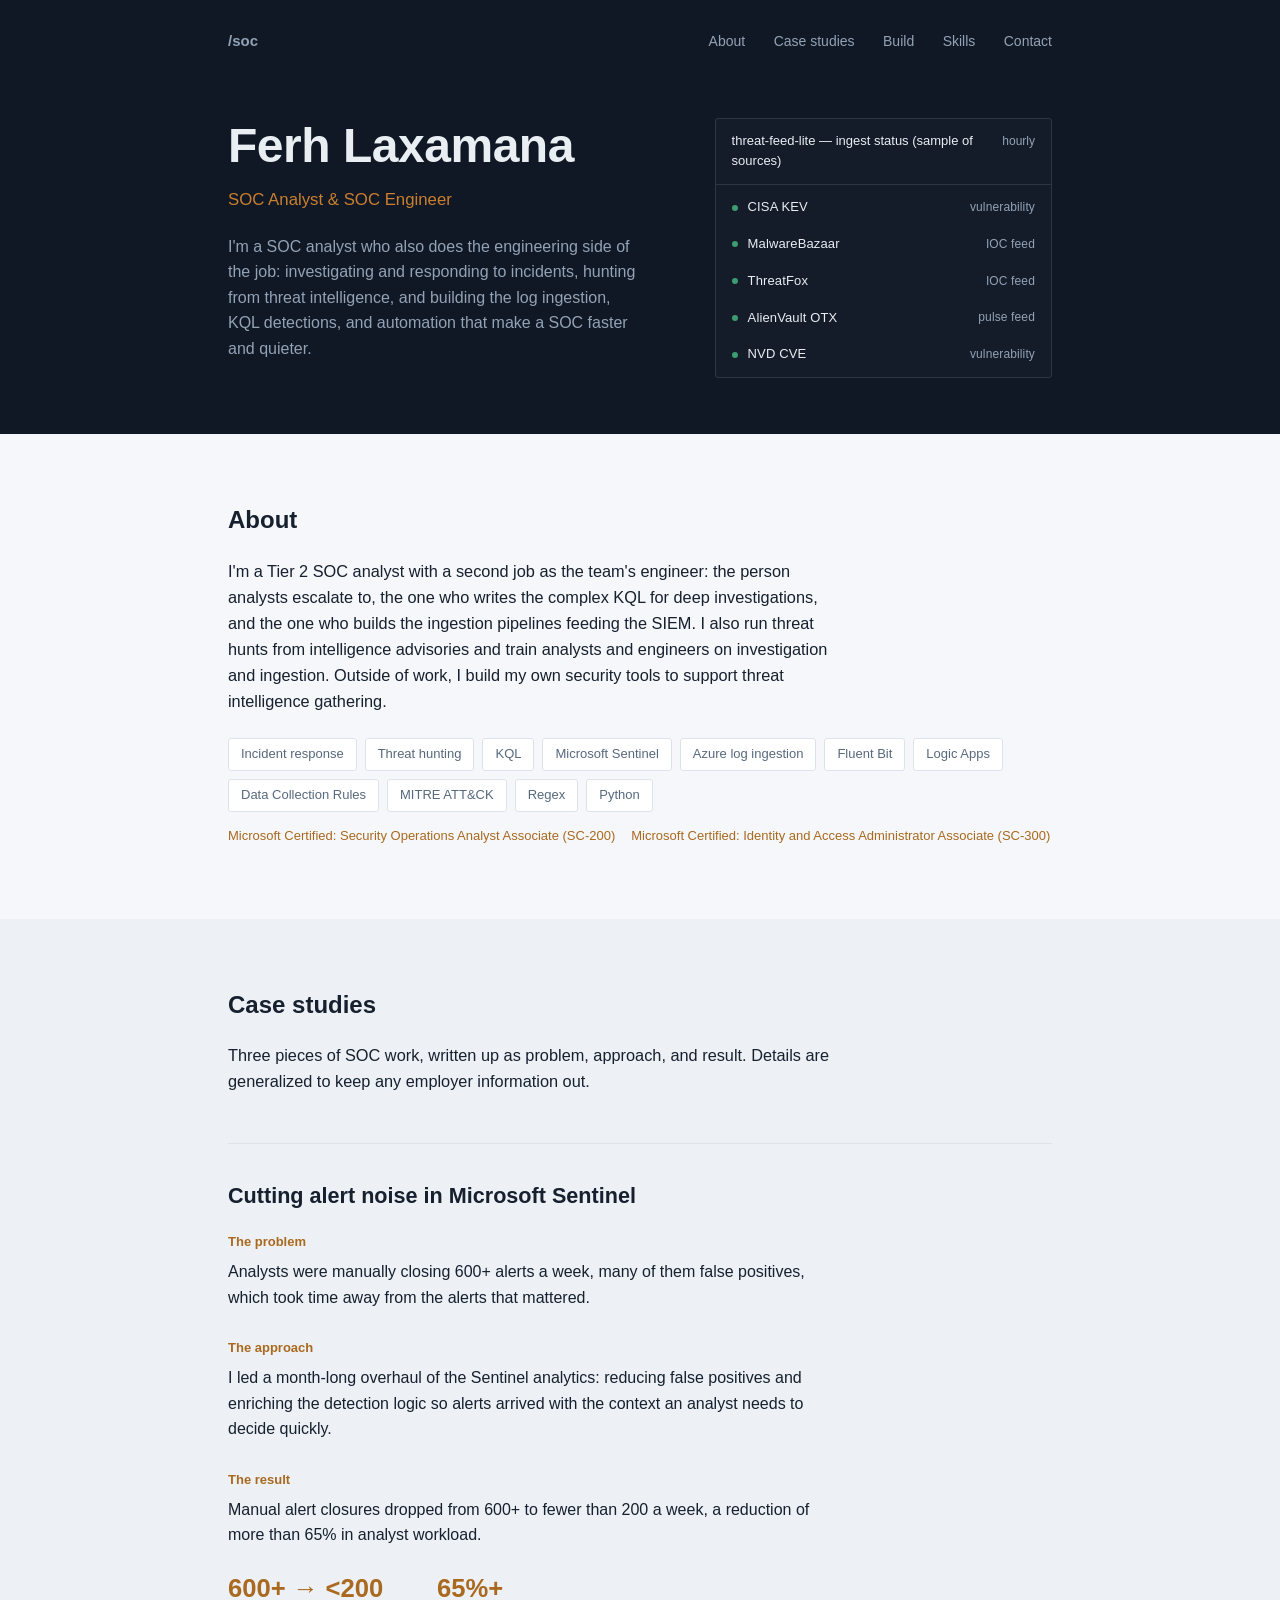
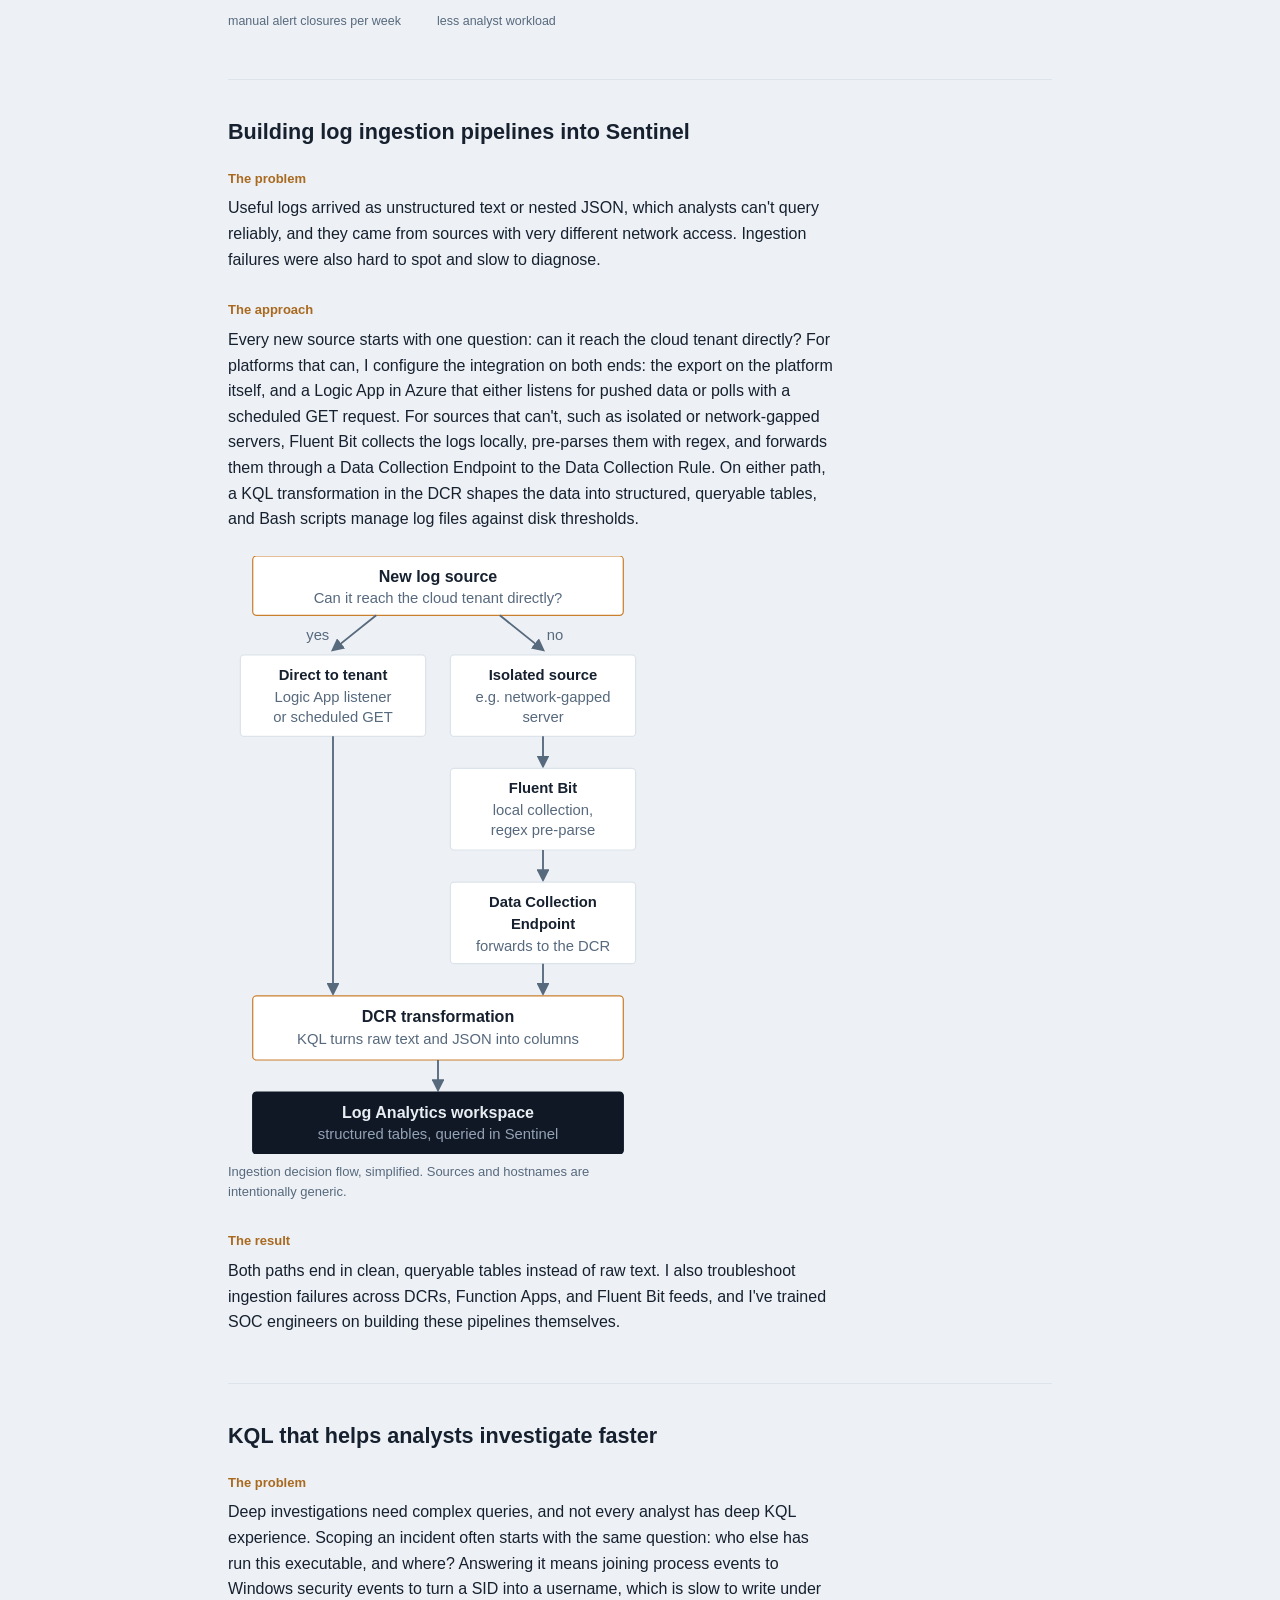
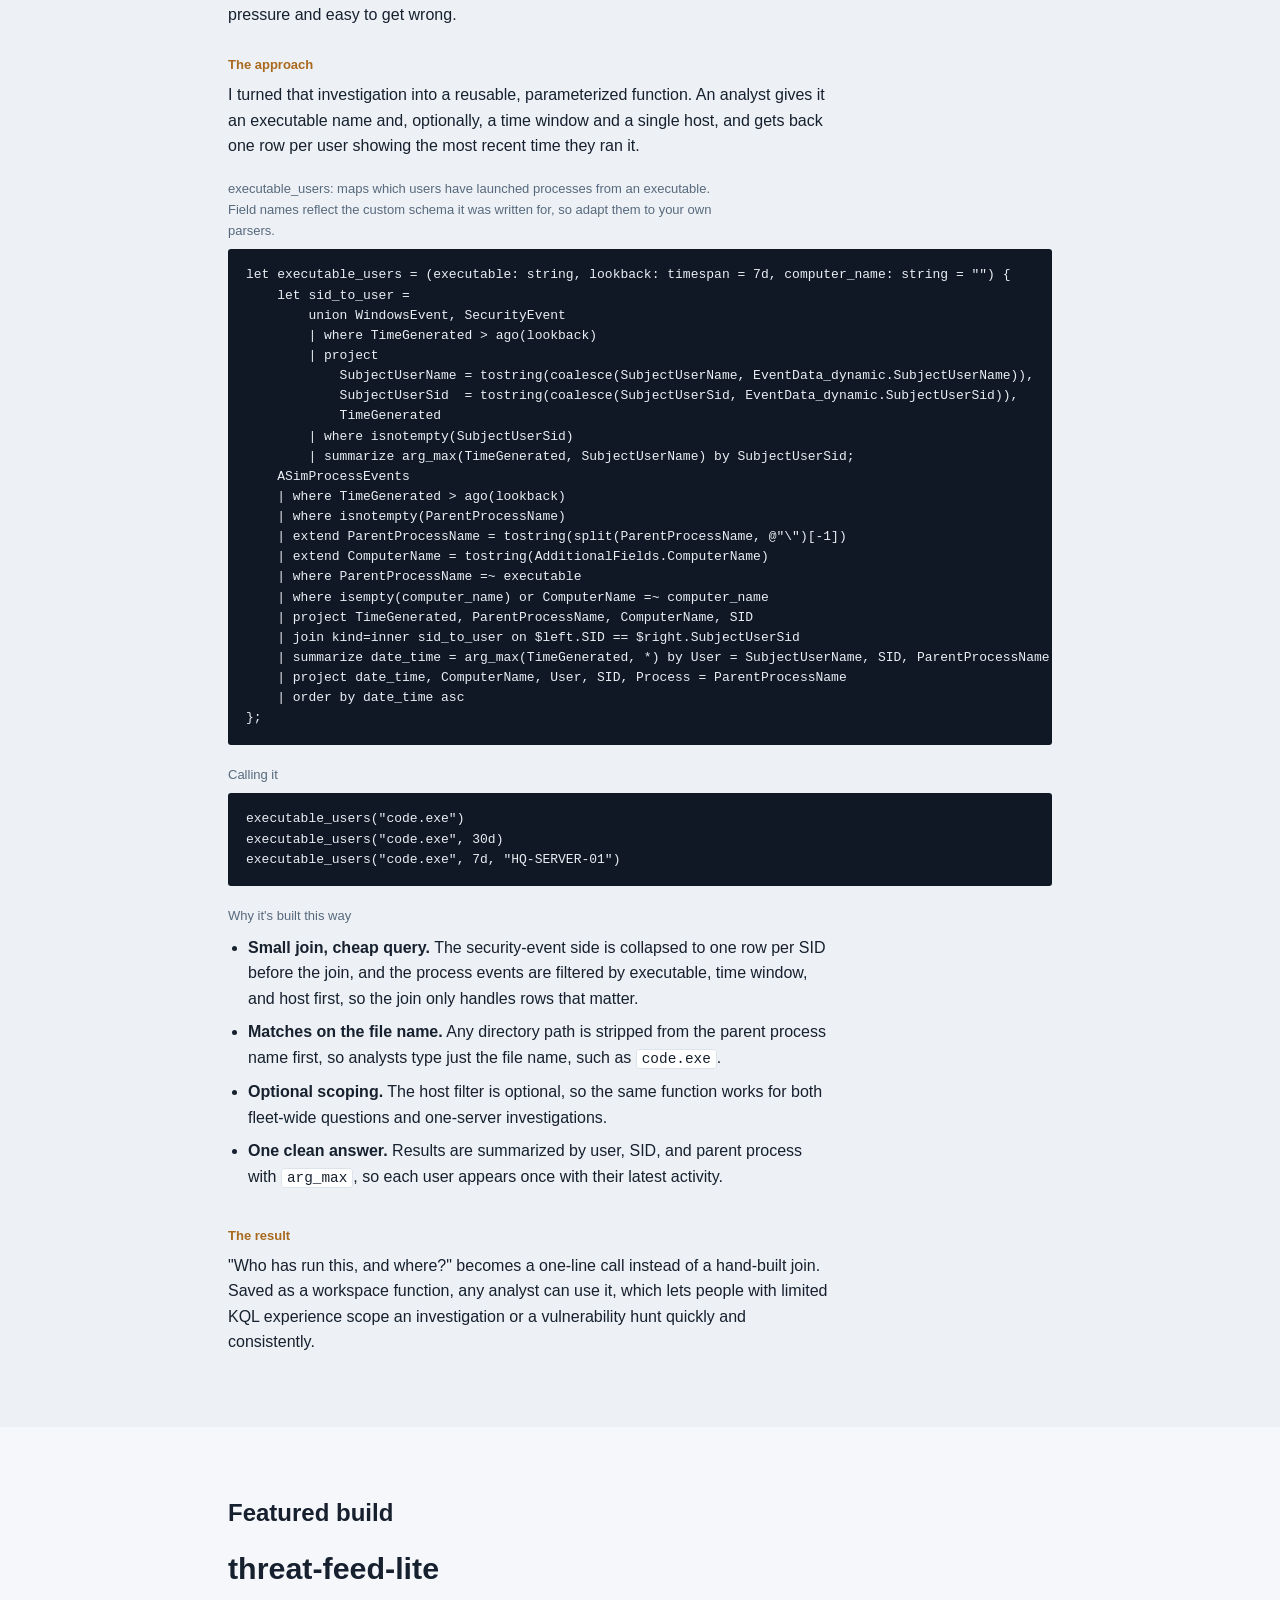
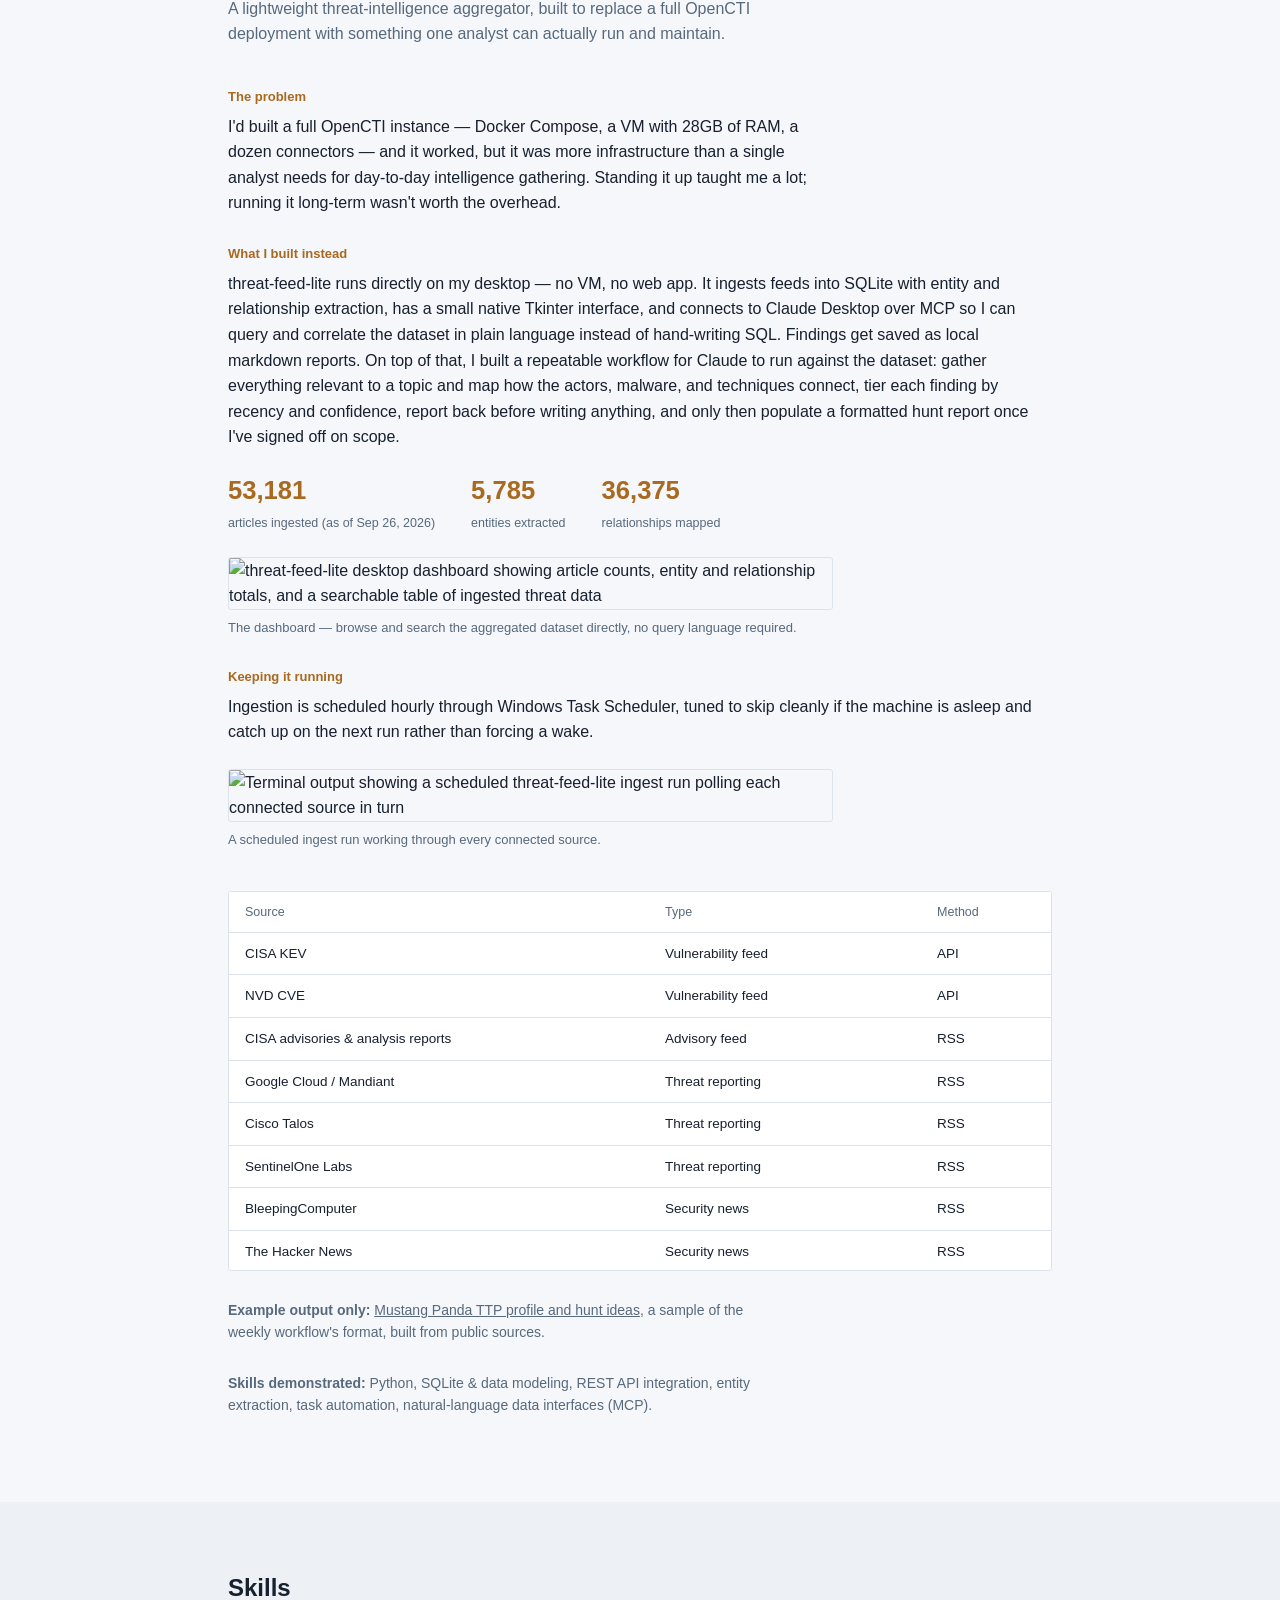
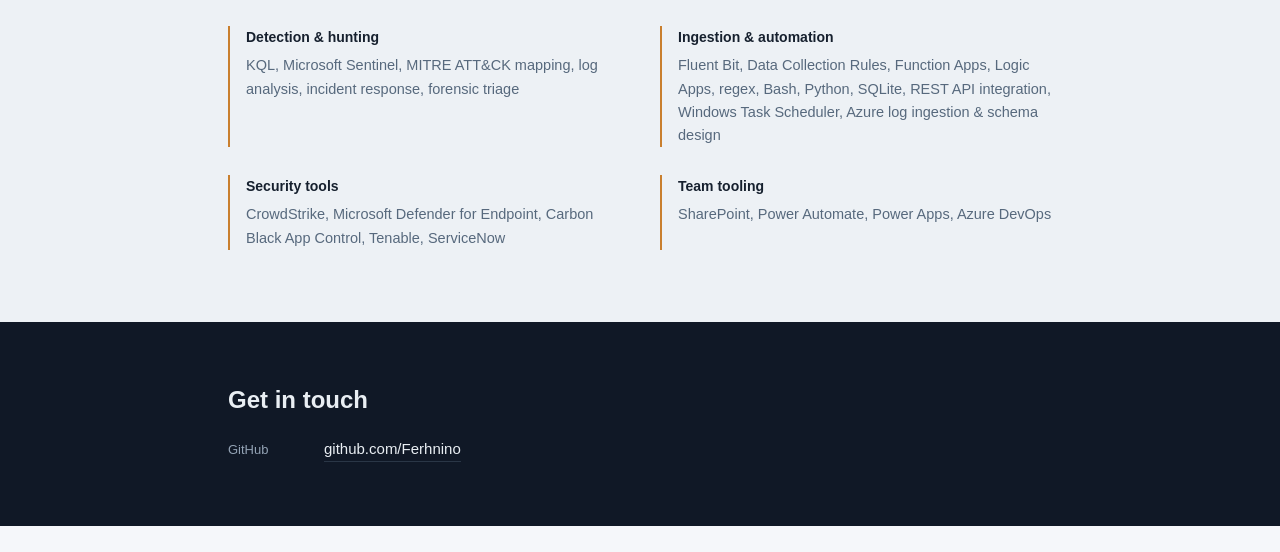
==== commit f467fe1a: "Add files via upload" ====
--- a/index.html
+++ b/index.html
@@ -340,6 +340,11 @@
       </div>
 
       <p class="skills-demonstrated">
+        <strong>Example output only:</strong> <a href="reports/mustang-panda-2026-10-07.html">Mustang Panda TTP profile and hunt ideas</a>,
+        a sample of the weekly workflow's format, built from public sources.
+      </p>
+
+      <p class="skills-demonstrated">
         <strong>Skills demonstrated:</strong> Python, SQLite &amp; data modeling, REST API integration,
         entity extraction, task automation, natural-language data interfaces (MCP).
       </p>
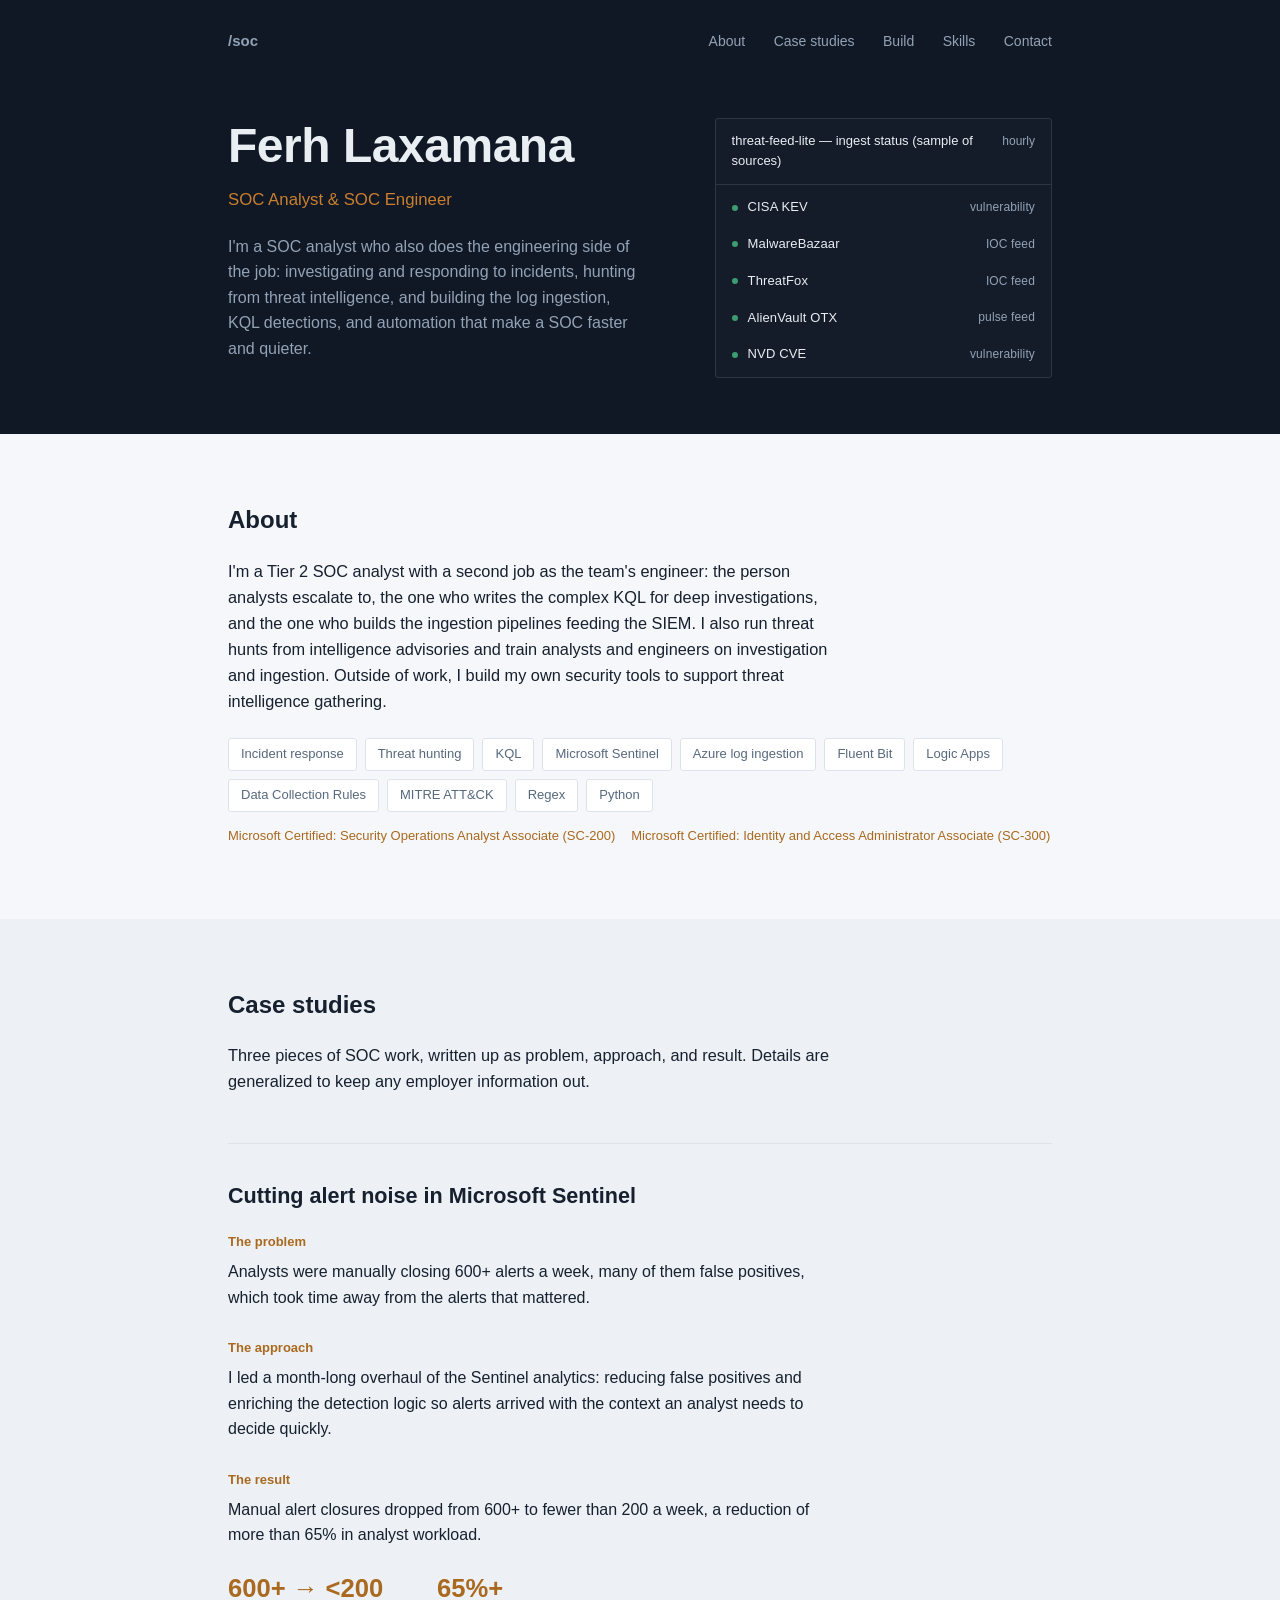
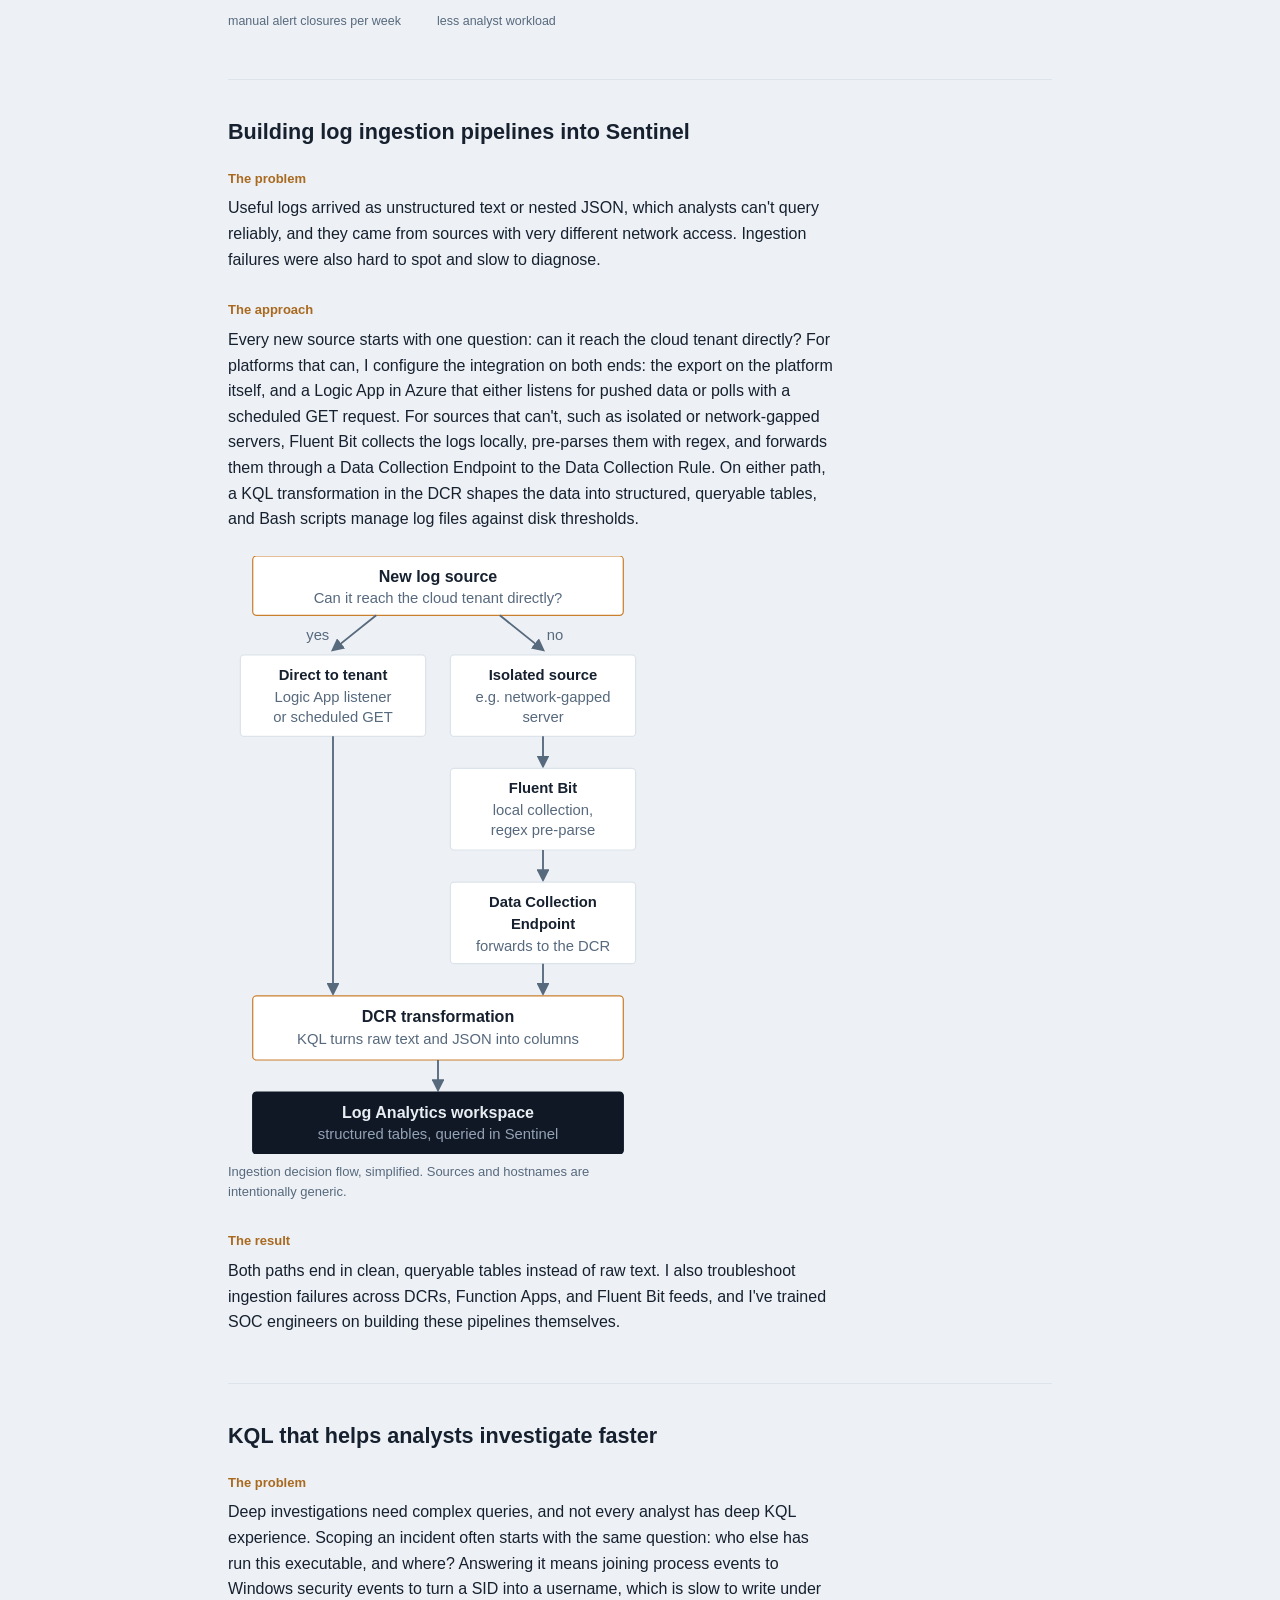
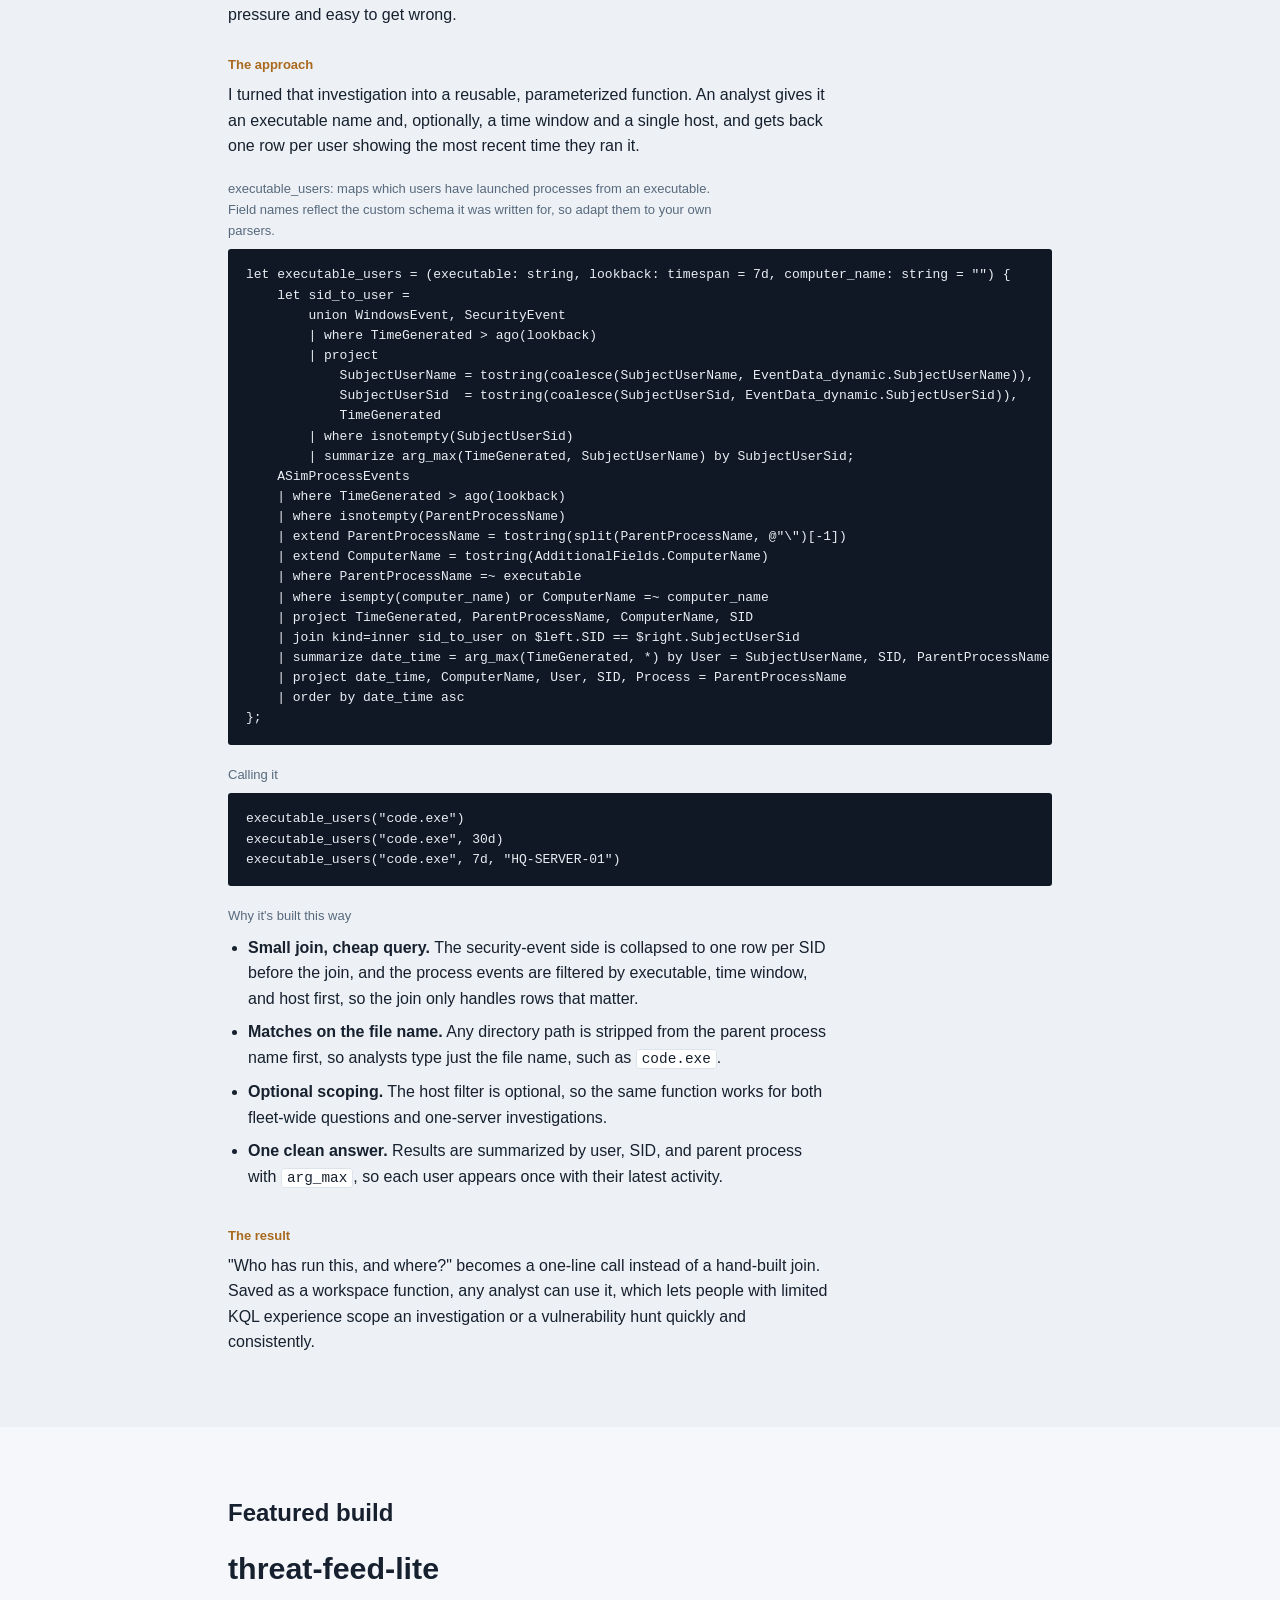
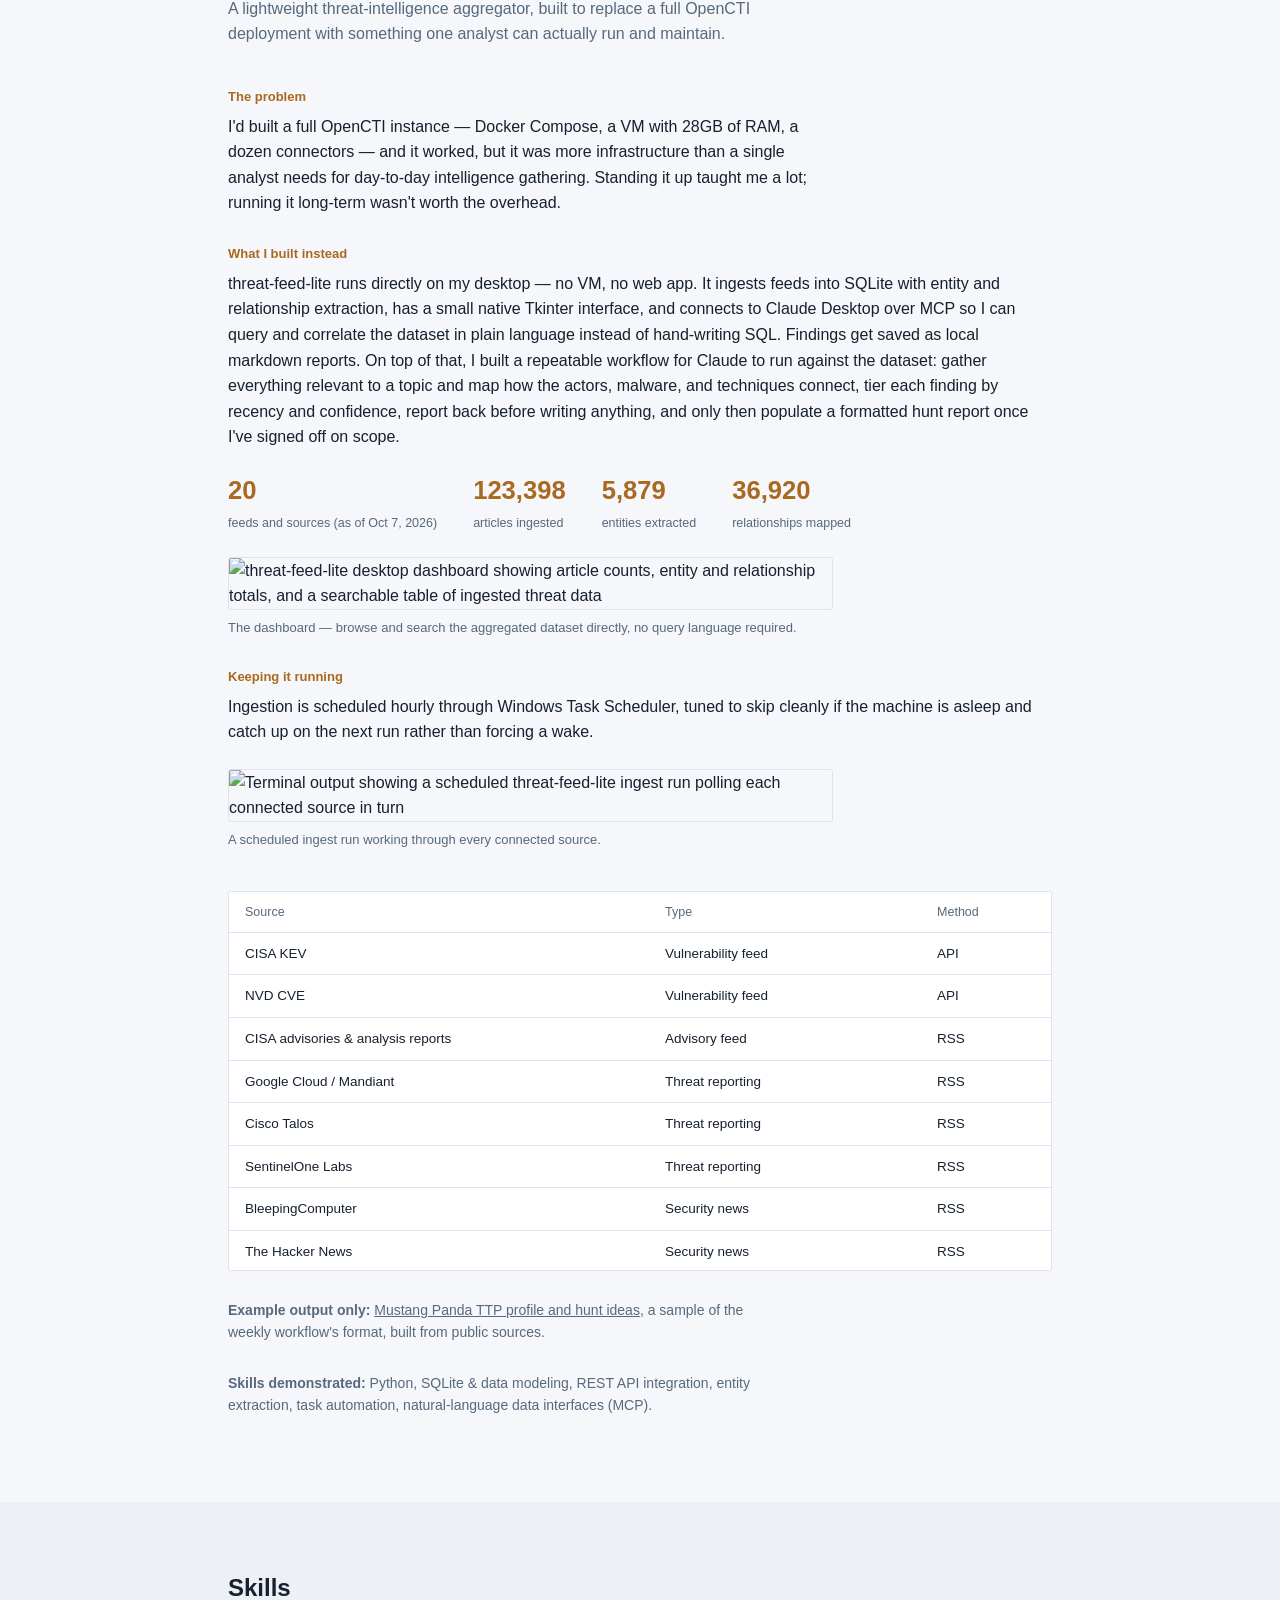
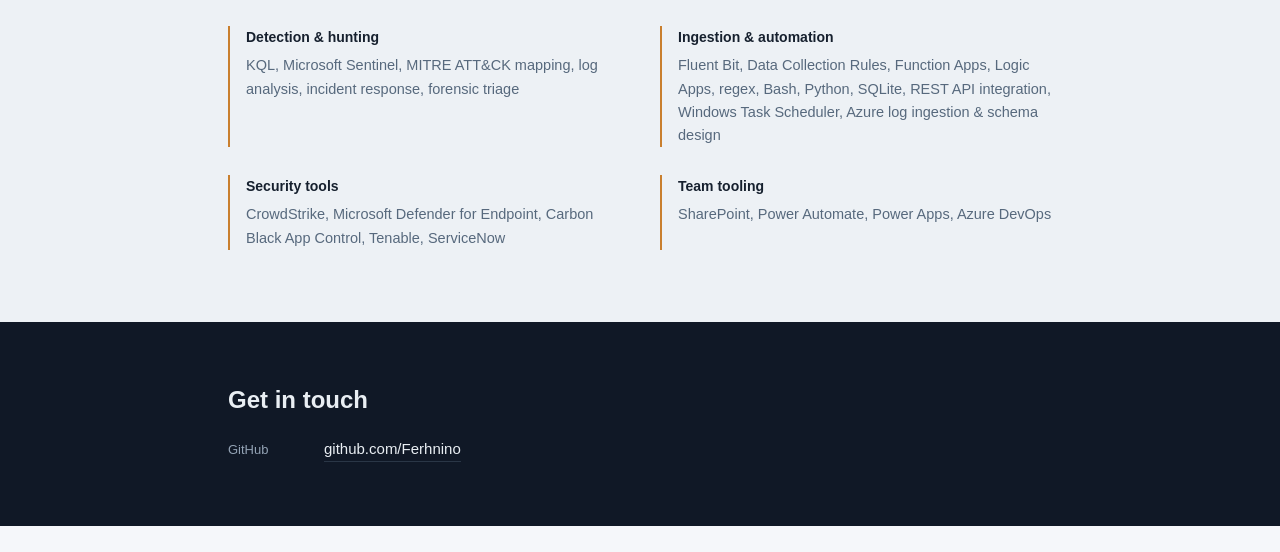
==== commit 27a62964: "Add files via upload" ====
--- a/index.html
+++ b/index.html
@@ -294,9 +294,10 @@
             and confidence, report back before writing anything, and only then populate a formatted hunt
             report once I've signed off on scope.</p>
           <div class="stat-row">
-            <div class="stat"><span class="stat-num">53,181</span><span class="stat-label">articles ingested (as of Sep 26, 2026)</span></div>
-            <div class="stat"><span class="stat-num">5,785</span><span class="stat-label">entities extracted</span></div>
-            <div class="stat"><span class="stat-num">36,375</span><span class="stat-label">relationships mapped</span></div>
+            <div class="stat"><span class="stat-num">20</span><span class="stat-label">feeds and sources (as of Oct 7, 2026)</span></div>
+            <div class="stat"><span class="stat-num">123,398</span><span class="stat-label">articles ingested</span></div>
+            <div class="stat"><span class="stat-num">5,879</span><span class="stat-label">entities extracted</span></div>
+            <div class="stat"><span class="stat-num">36,920</span><span class="stat-label">relationships mapped</span></div>
           </div>
           <figure class="shot">
             <img src="images/dashboard-ui.png" alt="threat-feed-lite desktop dashboard showing article counts, entity and relationship totals, and a searchable table of ingested threat data" loading="lazy">
